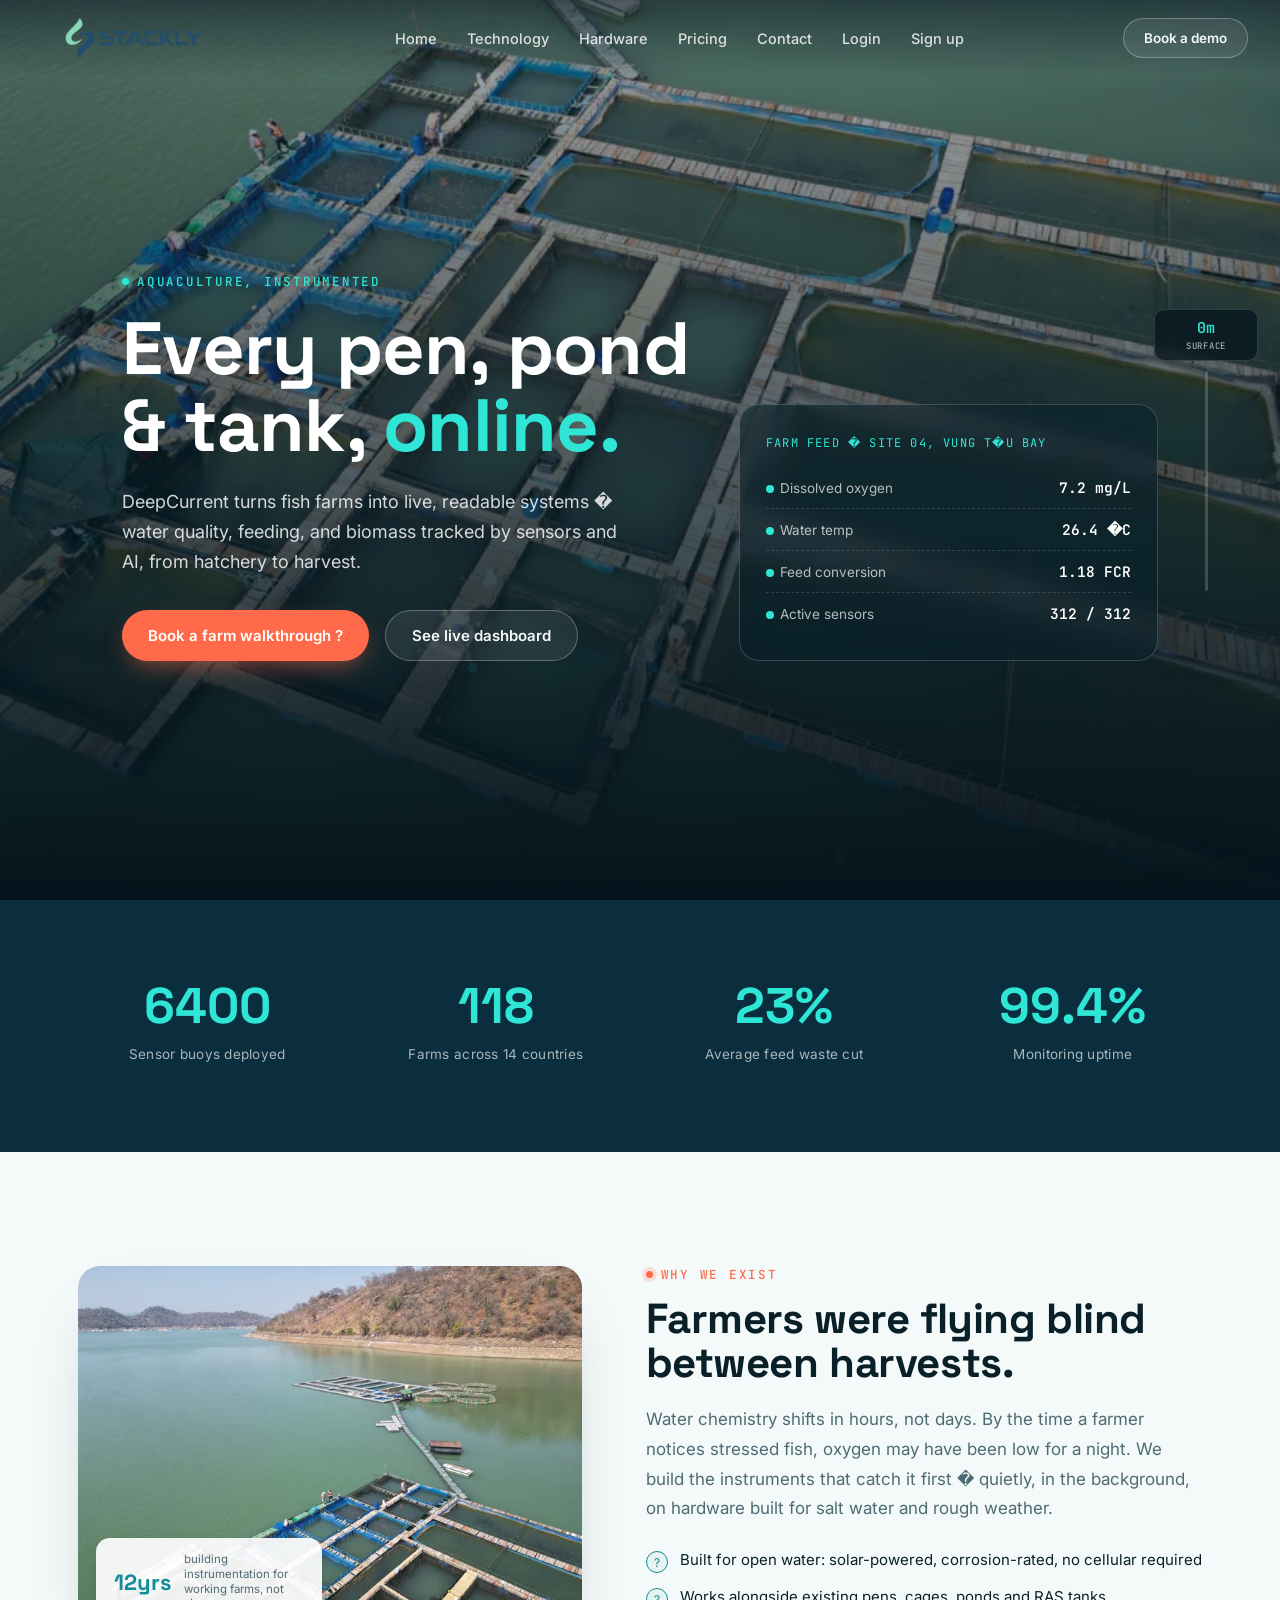
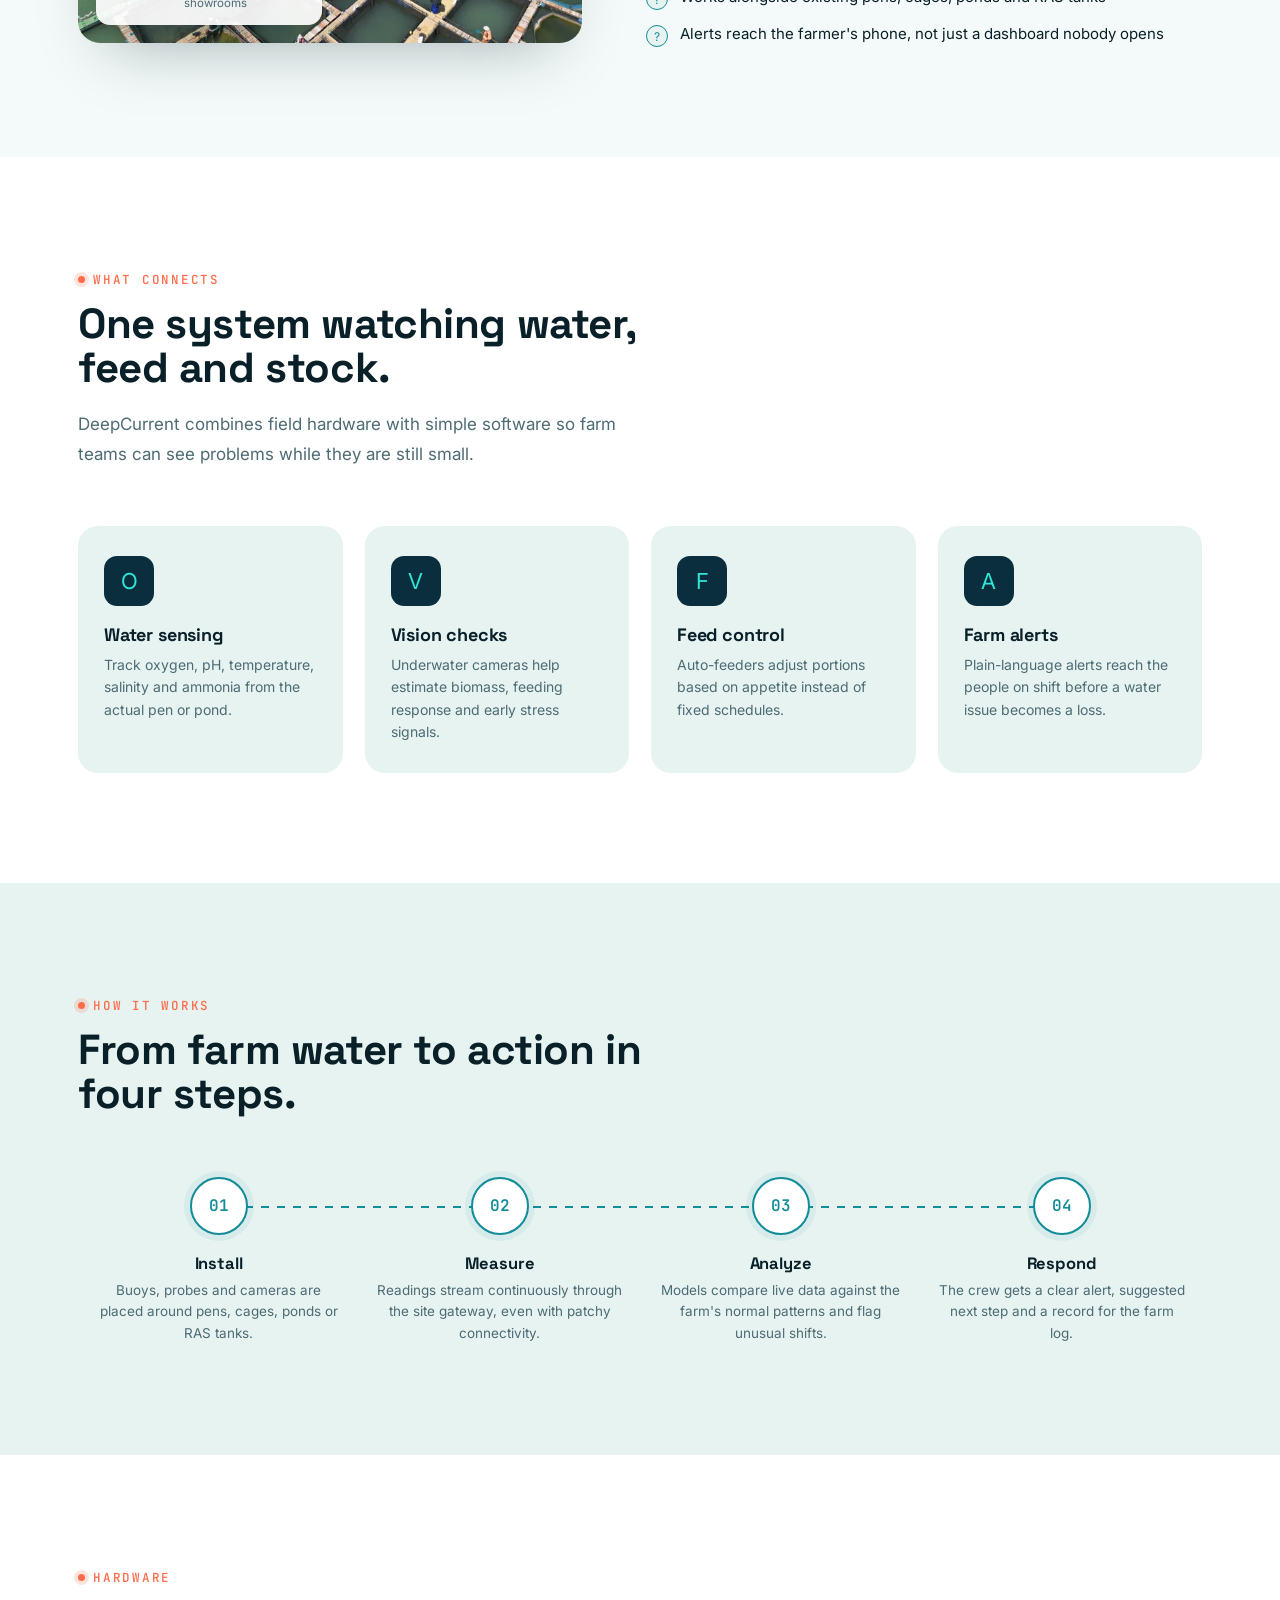
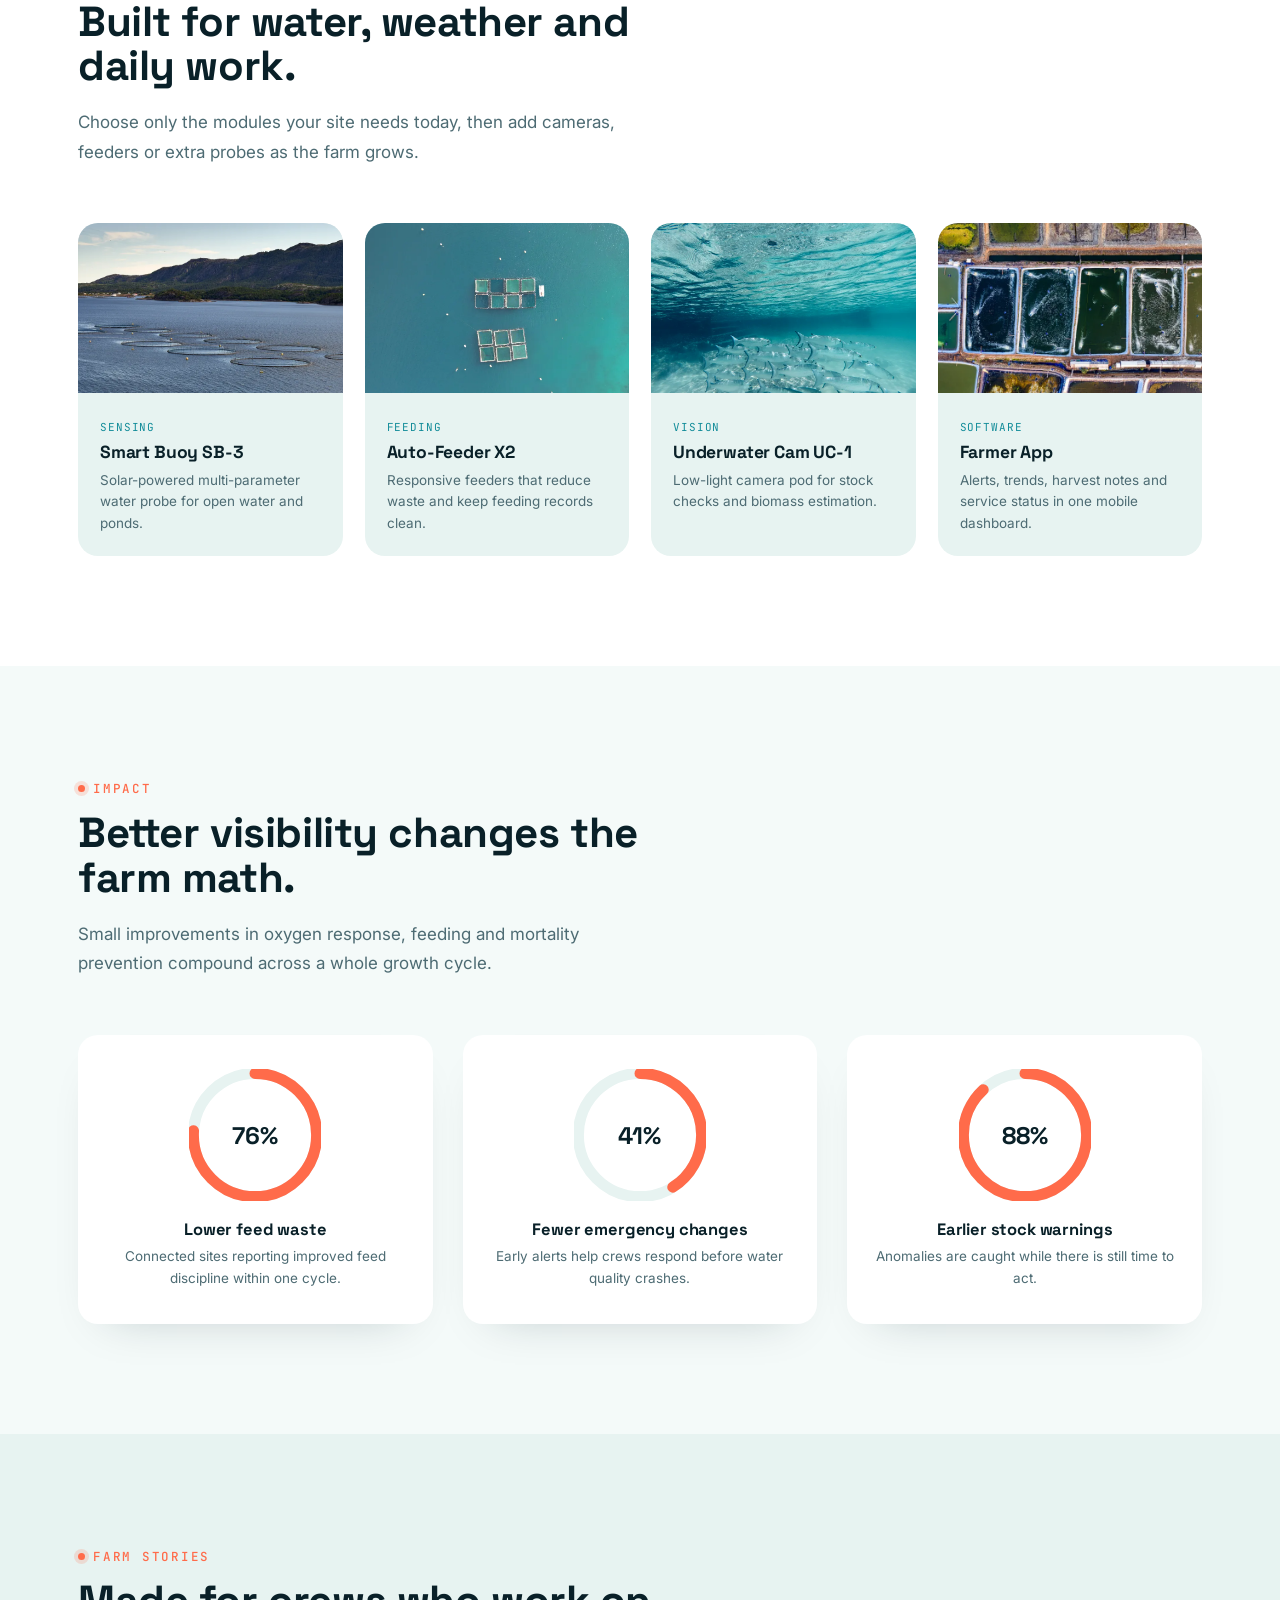
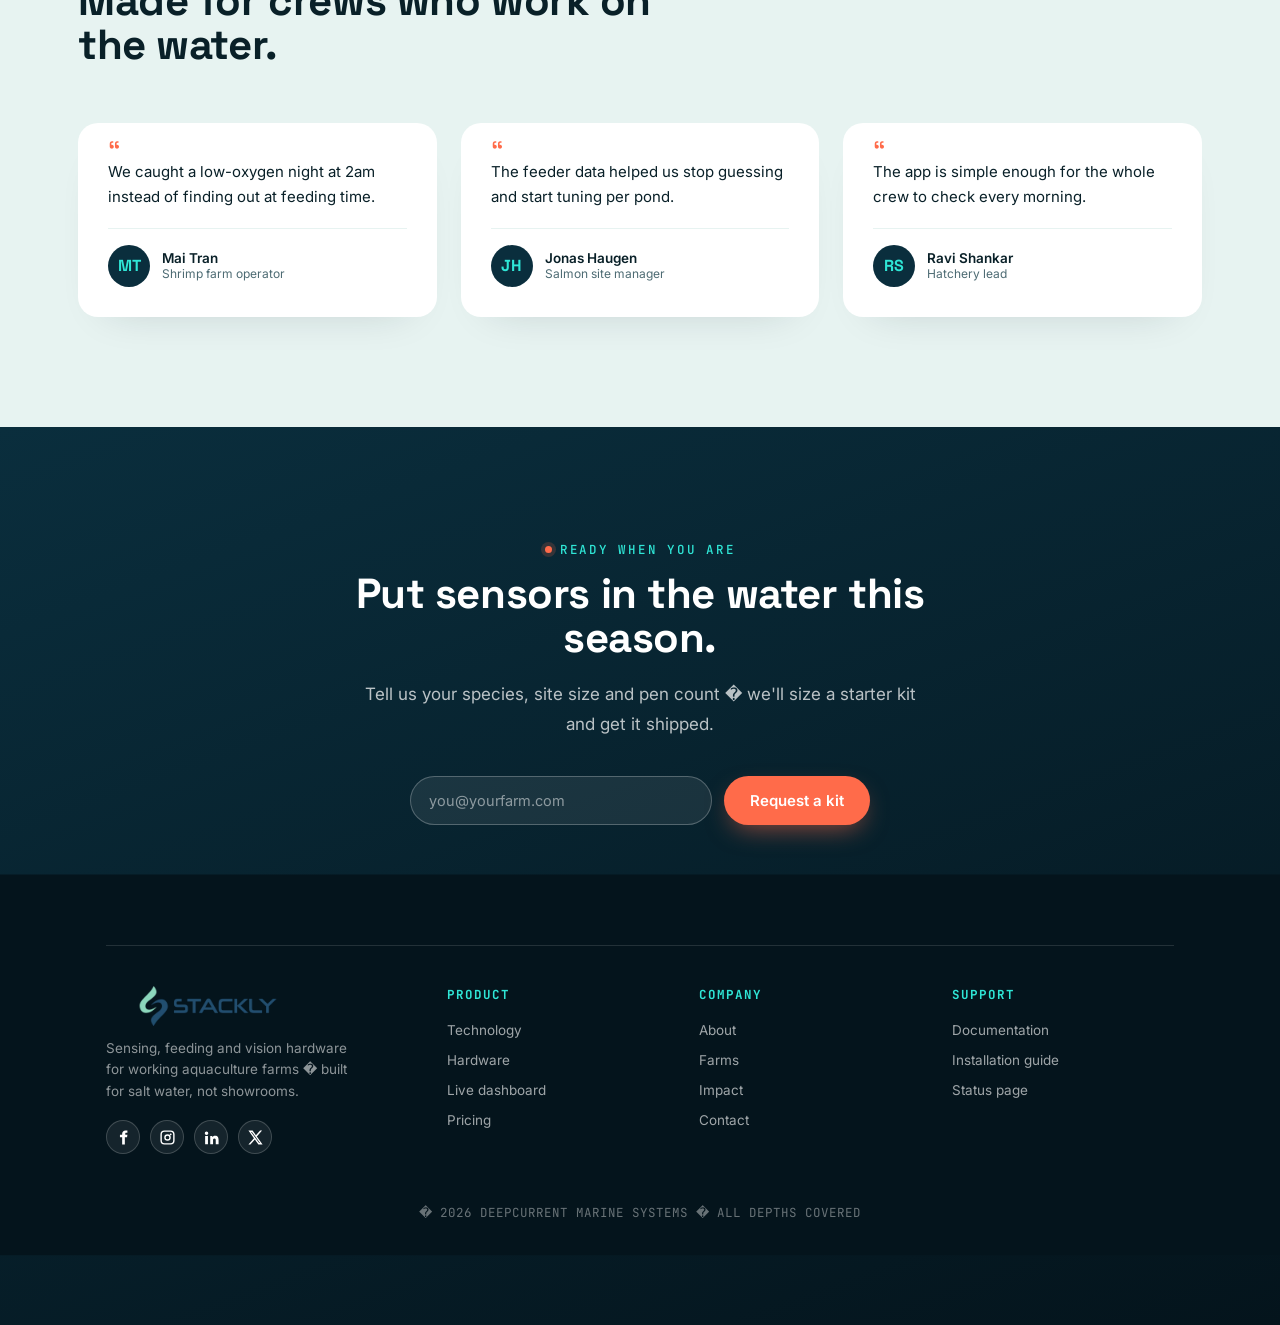
==== index.html @ bd5d9c9e "initial commit" ====
<!DOCTYPE html>
<html lang="en">
<head>
<meta charset="UTF-8">
<meta name="viewport" content="width=device-width, initial-scale=1.0">
<title>DeepCurrent � Instrumented Aquaculture</title>
<link rel="preconnect" href="https://fonts.googleapis.com">
<link href="https://fonts.googleapis.com/css2?family=Space+Grotesk:wght@500;600;700&family=Inter:wght@400;500;600;700&family=JetBrains+Mono:wght@400;500;600&display=swap" rel="stylesheet">
<link rel="stylesheet" href="styles.css">
</head>
<body class="page-home">
<div id="depth-gauge">
  <div class="dg-readout"><span class="m" id="dg-meters">0m</span><span class="z" id="dg-zone">Surface</span></div>
  <div class="dg-track"><div class="dg-fill" id="dg-fill"></div></div>
</div>
<header id="site-header">
  <button class="site-menu-btn" type="button" aria-label="Toggle menu" aria-expanded="false"><span></span><span></span><span></span></button>
  <div class="logo"><img src="assets/image/pic1.webp" alt="Logo"></div>
  <nav>
    <ul>
      <li><a href="index.html">Home</a></li>
      <li><a href="technology.html">Technology</a></li>
      <li><a href="products.html">Hardware</a></li>
      <li><a href="pricing.html">Pricing</a></li>
      <li><a href="contact.html">Contact</a></li>
      <li><a href="login.html">Login</a></li>
      <li><a href="signup.html">Sign up</a></li>
    </ul>
  </nav>
  <a href="contact.html" class="btn btn-ghost" style="padding:11px 20px;font-size:13.5px;">Book a demo</a>
</header>
<section id="hero">
  <div class="bubbles" id="bubbles-hero"></div>
  <div class="wrap hero-grid">
    <div>
      <span class="eyebrow hero-eyebrow">Aquaculture, instrumented</span>
      <h1 class="hero-title">Every pen, pond<br> & tank, <em>online.</em></h1>
      <p class="hero-sub">DeepCurrent turns fish farms into live, readable systems � water quality, feeding, and biomass tracked by sensors and AI, from hatchery to harvest.</p>
      <div class="hero-cta">
        <a href="contact.html" class="btn btn-primary">Book a farm walkthrough ?</a>
        <a href="technology.html" class="btn btn-ghost">See live dashboard</a>
      </div>
    </div>
    <div class="hero-card">
      <span class="mono">Farm feed � Site 04, Vung T�u bay</span>
      <div style="margin-top:16px;">
        <div class="live-row"><span class="lbl"><span class="pulse-dot"></span>Dissolved oxygen</span><span class="val">7.2 mg/L</span></div>
        <div class="live-row"><span class="lbl"><span class="pulse-dot"></span>Water temp</span><span class="val">26.4 �C</span></div>
        <div class="live-row"><span class="lbl"><span class="pulse-dot"></span>Feed conversion</span><span class="val">1.18 FCR</span></div>
        <div class="live-row"><span class="lbl"><span class="pulse-dot"></span>Active sensors</span><span class="val">312 / 312</span></div>
      </div>
    </div>
  </div>
</section>
<section id="stats">
  <div class="wrap stats-grid">
    <div class="reveal r1"><div class="stat-num" data-count="6400">0</div><div class="stat-lbl">Sensor buoys deployed</div></div>
    <div class="reveal r2"><div class="stat-num" data-count="118">0</div><div class="stat-lbl">Farms across 14 countries</div></div>
    <div class="reveal r3"><div class="stat-num" data-count="23" data-suffix="%">0%</div><div class="stat-lbl">Average feed waste cut</div></div>
    <div class="reveal r4"><div class="stat-num" data-count="99.4" data-decimal="1" data-suffix="%">0%</div><div class="stat-lbl">Monitoring uptime</div></div>
  </div>
</section>
<section id="about">
  <div class="wrap about-grid">
    <div class="about-media reveal">
      <img src="assets/image/about-farm.webp" alt="Traditional fish farm on a calm lake">
      <div class="badge-float"><span class="n">12yrs</span><span class="t">building instrumentation for working farms, not showrooms</span></div>
    </div>
    <div class="reveal r2">
      <span class="eyebrow section-tag">Why we exist</span>
      <h2>Farmers were flying blind between harvests.</h2>
      <p class="lead">Water chemistry shifts in hours, not days. By the time a farmer notices stressed fish, oxygen may have been low for a night. We build the instruments that catch it first � quietly, in the background, on hardware built for salt water and rough weather.</p>
      <div class="check-list">
        <div class="check-item"><span class="ico">?</span>Built for open water: solar-powered, corrosion-rated, no cellular required</div>
        <div class="check-item"><span class="ico">?</span>Works alongside existing pens, cages, ponds and RAS tanks</div>
        <div class="check-item"><span class="ico">?</span>Alerts reach the farmer's phone, not just a dashboard nobody opens</div>
      </div>
    </div>
  </div>
</section>
<section id="tech">
  <div class="wrap">
    <div class="tech-head reveal">
      <span class="eyebrow section-tag">What connects</span>
      <h2>One system watching water, feed and stock.</h2>
      <p class="lead">DeepCurrent combines field hardware with simple software so farm teams can see problems while they are still small.</p>
    </div>
    <div class="tech-grid">
      <div class="tech-card reveal r1"><div class="tech-ico">O</div><h4>Water sensing</h4><p class="tech-lbl">Track oxygen, pH, temperature, salinity and ammonia from the actual pen or pond.</p></div>
      <div class="tech-card reveal r2"><div class="tech-ico">V</div><h4>Vision checks</h4><p class="tech-lbl">Underwater cameras help estimate biomass, feeding response and early stress signals.</p></div>
      <div class="tech-card reveal r3"><div class="tech-ico">F</div><h4>Feed control</h4><p class="tech-lbl">Auto-feeders adjust portions based on appetite instead of fixed schedules.</p></div>
      <div class="tech-card reveal r4"><div class="tech-ico">A</div><h4>Farm alerts</h4><p class="tech-lbl">Plain-language alerts reach the people on shift before a water issue becomes a loss.</p></div>
    </div>
  </div>
</section>
<section id="flow">
  <div class="wrap">
    <div class="tech-head reveal">
      <span class="eyebrow section-tag">How it works</span>
      <h2>From farm water to action in four steps.</h2>
    </div>
    <div class="flow-row">
      <div class="flow-line"></div>
      <div class="flow-step reveal r1"><div class="flow-node">01</div><h4>Install</h4><p>Buoys, probes and cameras are placed around pens, cages, ponds or RAS tanks.</p></div>
      <div class="flow-step reveal r2"><div class="flow-node">02</div><h4>Measure</h4><p>Readings stream continuously through the site gateway, even with patchy connectivity.</p></div>
      <div class="flow-step reveal r3"><div class="flow-node">03</div><h4>Analyze</h4><p>Models compare live data against the farm's normal patterns and flag unusual shifts.</p></div>
      <div class="flow-step reveal r4"><div class="flow-node">04</div><h4>Respond</h4><p>The crew gets a clear alert, suggested next step and a record for the farm log.</p></div>
    </div>
  </div>
</section>
<section id="products">
  <div class="wrap">
    <div class="tech-head reveal">
      <span class="eyebrow section-tag">Hardware</span>
      <h2>Built for water, weather and daily work.</h2>
      <p class="lead">Choose only the modules your site needs today, then add cameras, feeders or extra probes as the farm grows.</p>
    </div>
    <div class="prod-grid">
      <div class="prod-card reveal r1">
        <div class="prod-media"><img src="assets/image/hero-products.webp" alt="Marine fish farm pens"></div>
        <div class="prod-body"><span class="tag">Sensing</span><h4>Smart Buoy SB-3</h4><p>Solar-powered multi-parameter water probe for open water and ponds.</p></div>
      </div>
      <div class="prod-card reveal r2">
        <div class="prod-media"><img src="assets/image/hero-login.webp" alt="Aquaculture pens in blue water"></div>
        <div class="prod-body"><span class="tag">Feeding</span><h4>Auto-Feeder X2</h4><p>Responsive feeders that reduce waste and keep feeding records clean.</p></div>
      </div>
      <div class="prod-card reveal r3">
        <div class="prod-media"><img src="assets/image/hero-technology.webp" alt="Fish underwater"></div>
        <div class="prod-body"><span class="tag">Vision</span><h4>Underwater Cam UC-1</h4><p>Low-light camera pod for stock checks and biomass estimation.</p></div>
      </div>
      <div class="prod-card reveal r4">
        <div class="prod-media"><img src="assets/image/hero-contact.webp" alt="Fish ponds from above"></div>
        <div class="prod-body"><span class="tag">Software</span><h4>Farmer App</h4><p>Alerts, trends, harvest notes and service status in one mobile dashboard.</p></div>
      </div>
    </div>
  </div>
</section>
<section id="impact">
  <div class="wrap">
    <div class="tech-head reveal">
      <span class="eyebrow section-tag">Impact</span>
      <h2>Better visibility changes the farm math.</h2>
      <p class="lead">Small improvements in oxygen response, feeding and mortality prevention compound across a whole growth cycle.</p>
    </div>
    <div class="impact-grid">
      <div class="impact-card reveal r1">
        <div class="ring-wrap"><svg viewBox="0 0 120 120"><circle class="ring-track" cx="60" cy="60" r="56"/><circle class="ring-fill" data-pct="76" cx="60" cy="60" r="56"/></svg><div class="ring-text">76%</div></div>
        <h4>Lower feed waste</h4><p>Connected sites reporting improved feed discipline within one cycle.</p>
      </div>
      <div class="impact-card reveal r2">
        <div class="ring-wrap"><svg viewBox="0 0 120 120"><circle class="ring-track" cx="60" cy="60" r="56"/><circle class="ring-fill" data-pct="41" cx="60" cy="60" r="56"/></svg><div class="ring-text">41%</div></div>
        <h4>Fewer emergency changes</h4><p>Early alerts help crews respond before water quality crashes.</p>
      </div>
      <div class="impact-card reveal r3">
        <div class="ring-wrap"><svg viewBox="0 0 120 120"><circle class="ring-track" cx="60" cy="60" r="56"/><circle class="ring-fill" data-pct="88" cx="60" cy="60" r="56"/></svg><div class="ring-text">88%</div></div>
        <h4>Earlier stock warnings</h4><p>Anomalies are caught while there is still time to act.</p>
      </div>
    </div>
  </div>
</section>
<section id="cases">
  <div class="wrap">
    <div class="tech-head reveal">
      <span class="eyebrow section-tag">Farm stories</span>
      <h2>Made for crews who work on the water.</h2>
    </div>
    <div class="case-grid">
      <div class="case-card reveal r1">
        <p class="case-quote">We caught a low-oxygen night at 2am instead of finding out at feeding time.</p>
        <div class="case-foot"><div class="case-avatar">MT</div><div><div class="case-name">Mai Tran</div><div class="case-role">Shrimp farm operator</div></div></div>
      </div>
      <div class="case-card reveal r2">
        <p class="case-quote">The feeder data helped us stop guessing and start tuning per pond.</p>
        <div class="case-foot"><div class="case-avatar">JH</div><div><div class="case-name">Jonas Haugen</div><div class="case-role">Salmon site manager</div></div></div>
      </div>
      <div class="case-card reveal r3">
        <p class="case-quote">The app is simple enough for the whole crew to check every morning.</p>
        <div class="case-foot"><div class="case-avatar">RS</div><div><div class="case-name">Ravi Shankar</div><div class="case-role">Hatchery lead</div></div></div>
      </div>
    </div>
  </div>
</section>
<section id="cta">
  <div class="bubbles" id="bubbles-cta"></div>
  <div class="wrap">
    <span class="eyebrow" style="color:var(--aqua);">Ready when you are</span>
    <h2>Put sensors in the water this season.</h2>
    <p class="lead">Tell us your species, site size and pen count � we'll size a starter kit and get it shipped.</p>
    <form class="cta-form" onsubmit="event.preventDefault(); this.querySelector('button').textContent='Request received ?';">
      <input type="email" placeholder="you@yourfarm.com" required>
      <button type="submit" class="btn btn-primary">Request a kit</button>
    </form>
    <div class="wrap">
      <footer>
        <div class="footer-brand">
          <div class="logo"><img src="assets/image/pic1.webp" alt="Logo"></div>
          <p>Sensing, feeding and vision hardware for working aquaculture farms � built for salt water, not showrooms.</p>
          <div class="social-links">
            <a href="404.html" aria-label="Facebook"><span class="social-icon social-facebook" aria-hidden="true"></span></a>
            <a href="404.html" aria-label="Instagram"><span class="social-icon social-instagram" aria-hidden="true"></span></a>
            <a href="404.html" aria-label="LinkedIn"><span class="social-icon social-linkedin" aria-hidden="true"></span></a>
            <a href="404.html" aria-label="X"><span class="social-icon social-x" aria-hidden="true"></span></a>
          </div>
        </div>
        <div><h5>Product</h5><ul><li><a href="technology.html">Technology</a></li><li><a href="products.html">Hardware</a></li><li><a href="technology.html">Live dashboard</a></li><li><a href="pricing.html">Pricing</a></li></ul></div>
        <div><h5>Company</h5><ul><li><a href="index.html">About</a></li><li><a href="pricing.html">Farms</a></li><li><a href="pricing.html">Impact</a></li><li><a href="contact.html">Contact</a></li></ul></div>
        <div><h5>Support</h5><ul><li><a href="#">Documentation</a></li><li><a href="#">Installation guide</a></li><li><a href="#">Status page</a></li></ul></div>
      </footer>
      <div class="foot-bottom mono">� 2026 DEEPCURRENT MARINE SYSTEMS � ALL DEPTHS COVERED</div>
    </div>
  </div>
</section>
<script src="scripts.js" defer></script>
</body>
</html>
---- styles.css ----
:root{
  --abyss:#04141c;
  --navy:#0a2e3d;
  --navy2:#0e3e52;
  --teal:#128c99;
  --aqua:#2fe6d6;
  --coral:#ff6b4a;
  --coral-deep:#e8552f;
  --foam:#f4faf9;
  --foam2:#e7f3f1;
  --ink:#092028;
  --slate:#4d6b73;
}
*{margin:0;padding:0;box-sizing:border-box;}
html{scroll-behavior:smooth;}
body{
  font-family:'Inter',sans-serif;
  background:var(--foam);
  color:var(--ink);
  overflow-x:hidden;
  -webkit-font-smoothing:antialiased;
  --hero-image:url('assets/image/hero-home.webp');
}
body.page-technology{--hero-image:url('assets/image/hero-technology.webp');}
body.page-products{--hero-image:url('assets/image/hero-products.webp');}
body.page-pricing{--hero-image:url('assets/image/hero-pricing.webp');}
body.page-contact{--hero-image:url('assets/image/hero-contact.webp');}
body.page-login{--hero-image:url('assets/image/hero-login.webp');}
body.page-signup{--hero-image:url('assets/image/hero-signup.webp');}
body.page-404{--hero-image:url('assets/image/hero-404.webp');}
body.page-dashboard{--hero-image:url('assets/image/hero-login.webp');}
img{max-width:100%;display:block;}
a{color:inherit;}
h1,h2,h3,h4{font-family:'Space Grotesk',sans-serif;line-height:1.05;letter-spacing:-0.01em;}
.mono{font-family:'JetBrains Mono',monospace;}
.wrap{max-width:1180px;margin:0 auto;padding:0 28px;}
section{position:relative;overflow:hidden;}
.eyebrow{
  font-family:'JetBrains Mono',monospace;
  font-size:12.5px;letter-spacing:.14em;text-transform:uppercase;
  display:inline-flex;align-items:center;gap:8px;font-weight:500;
}
.eyebrow::before{content:"";width:7px;height:7px;border-radius:50%;background:var(--coral);box-shadow:0 0 0 4px rgba(255,107,74,.18);}
.btn{
  display:inline-flex;align-items:center;gap:10px;
  padding:15px 26px;border-radius:100px;font-weight:600;font-size:15px;
  border:none;cursor:pointer;text-decoration:none;transition:transform .25s ease, box-shadow .25s ease;
  font-family:'Inter',sans-serif;
}
.btn:hover{transform:translateY(-2px);}
.btn-primary{background:var(--coral);color:#fff;box-shadow:0 10px 26px -8px rgba(255,107,74,.6);}
.btn-primary:hover{box-shadow:0 14px 30px -8px rgba(255,107,74,.75);}
.btn-ghost{background:rgba(255,255,255,.08);color:var(--foam);border:1px solid rgba(255,255,255,.28);}
.btn-dark{background:var(--navy);color:#fff;}
#depth-gauge{
  position:fixed;right:22px;top:50%;transform:translateY(-50%);
  z-index:500;display:flex;flex-direction:column;align-items:center;gap:10px;
  font-family:'JetBrains Mono',monospace;color:var(--foam);
  mix-blend-mode:normal;
}
.dg-track{
  width:3px;height:220px;border-radius:3px;background:rgba(255,255,255,.18);position:relative;overflow:hidden;
}
.dg-fill{
  position:absolute;top:0;left:0;width:100%;height:0%;
  background:linear-gradient(180deg,var(--aqua),var(--coral));
  border-radius:3px;transition:height .1s linear;
}
.dg-readout{
  background:rgba(4,20,28,.72);backdrop-filter:blur(6px);
  border:1px solid rgba(255,255,255,.15);
  padding:8px 12px;border-radius:10px;text-align:center;min-width:104px;
}
.dg-readout .m{font-size:15px;font-weight:600;color:var(--aqua);display:block;}
.dg-readout .z{font-size:9px;letter-spacing:.08em;color:var(--foam);opacity:.75;display:block;margin-top:2px;text-transform:uppercase;}
@media (max-width:860px){
  #depth-gauge{
    display:none;
  }
  .dg-track{width:120px;height:3px;}
  .dg-fill{height:100%;width:0%;background:linear-gradient(90deg,var(--aqua),var(--coral));transition:width .1s linear;}
  .dg-readout{min-width:auto;padding:4px 10px;display:flex;gap:6px;align-items:baseline;}
  .dg-readout .z{margin-top:0;}
}
.bubbles{position:absolute;inset:0;pointer-events:none;overflow:hidden;z-index:1;}
.bubble{
  position:absolute;bottom:-40px;border-radius:50%;
  background:radial-gradient(circle at 30% 30%, rgba(255,255,255,.55), rgba(255,255,255,.05));
  animation:rise linear infinite;
}
@keyframes rise{
  0%{transform:translateY(0) translateX(0);opacity:0;}
  10%{opacity:.7;}
  90%{opacity:.5;}
  100%{transform:translateY(-115vh) translateX(var(--drift,20px));opacity:0;}
}
.wave-div{display:block;width:100%;position:relative;line-height:0;margin-top:-1px;}
.wave-div svg{width:100%;height:auto;display:block;}
header{
  position:fixed;top:0;left:0;right:0;z-index:400;
  display:flex;align-items:center;justify-content:space-between;
  padding:18px 32px;background:linear-gradient(180deg, rgba(4,20,28,.55), transparent);
  transition:background .3s ease, padding .3s ease, backdrop-filter .3s ease;
}
header.scrolled{background:rgba(4,20,28,.86);backdrop-filter:blur(10px);padding:12px 32px;border-bottom:1px solid rgba(255,255,255,.08);}
  .logo{display:flex;align-items:center;gap:10px;}
  .logo img{height:40px;width:auto;display:block;}
.site-menu-btn{display:none;}
nav ul{list-style:none;display:flex;gap:30px;}
nav a{color:rgba(255,255,255,.82);text-decoration:none;font-size:14.5px;font-weight:500;transition:color .2s;}
nav a:hover{color:var(--aqua);}
@media (max-width:900px){ nav{display:none;} }
#hero{
  min-height:100vh;display:flex;align-items:center;
  background:
    linear-gradient(180deg, rgba(4,20,28,.35) 0%, rgba(5,26,36,.72) 55%, var(--abyss) 100%),
    var(--hero-image) center/cover no-repeat;
  color:#fff;padding:120px 0 90px;
}
.hero-grid{display:grid;grid-template-columns:1.15fr .85fr;gap:50px;align-items:end;position:relative;z-index:2;}
.hero-eyebrow{color:var(--aqua);}
.hero-eyebrow::before{background:var(--aqua);box-shadow:0 0 0 4px rgba(47,230,214,.2);}
h1.hero-title{
  font-size:clamp(40px,6vw,74px);font-weight:700;margin:20px 0 22px;
  color:#fff;
}
h1.hero-title em{font-style:normal;color:var(--aqua);}
.hero-sub{font-size:18px;line-height:1.65;color:rgba(255,255,255,.82);max-width:520px;margin-bottom:34px;}
.hero-cta{display:flex;gap:16px;flex-wrap:wrap;}
.hero-card{
  background:rgba(9,32,42,.55);border:1px solid rgba(255,255,255,.18);
  backdrop-filter:blur(10px);border-radius:20px;padding:26px;
}
.hero-card .mono{color:var(--aqua);font-size:12px;letter-spacing:.1em;text-transform:uppercase;}
.live-row{display:flex;justify-content:space-between;align-items:center;padding:11px 0;border-bottom:1px dashed rgba(255,255,255,.14);}
.live-row:last-child{border-bottom:none;}
.live-row .lbl{font-size:13.5px;color:rgba(255,255,255,.7);}
.live-row .val{font-family:'JetBrains Mono',monospace;font-weight:600;color:#fff;font-size:14.5px;}
.pulse-dot{width:8px;height:8px;border-radius:50%;background:var(--aqua);display:inline-block;margin-right:6px;animation:pulse 1.8s ease-in-out infinite;}
@keyframes pulse{0%,100%{box-shadow:0 0 0 0 rgba(47,230,214,.55);}50%{box-shadow:0 0 0 7px rgba(47,230,214,0);}}
@media (max-width:860px){ .hero-grid{grid-template-columns:1fr;} #hero{padding-top:100px;} }
#stats{background:var(--navy);padding:74px 0 90px;color:#fff;}
.stats-grid{display:grid;grid-template-columns:repeat(4,1fr);gap:30px;text-align:center;}
.stat-num{font-family:'Space Grotesk',sans-serif;font-size:clamp(32px,4vw,50px);font-weight:700;color:var(--aqua);}
.stat-lbl{font-size:13.5px;color:rgba(255,255,255,.65);margin-top:8px;letter-spacing:.02em;}
@media (max-width:760px){ .stats-grid{grid-template-columns:repeat(2,1fr);row-gap:40px;} }
#about{background:var(--foam);padding:110px 0;}
.about-grid{display:grid;grid-template-columns:.95fr 1.05fr;gap:64px;align-items:center;}
.about-media{position:relative;border-radius:22px;overflow:hidden;box-shadow:0 30px 60px -30px rgba(9,32,42,.35);}
.about-media img{transition:transform .6s ease;}
.about-media:hover img{transform:scale(1.06);}
.badge-float{
  position:absolute;bottom:18px;left:18px;background:rgba(255,255,255,.92);
  border-radius:14px;padding:14px 18px;box-shadow:0 12px 30px -12px rgba(9,32,42,.4);
  display:flex;gap:12px;align-items:center;
}
.badge-float .n{font-family:'Space Grotesk',sans-serif;font-weight:700;font-size:22px;color:var(--teal);}
.badge-float .t{font-size:11.5px;color:var(--slate);line-height:1.3;max-width:120px;}
.section-tag{color:var(--coral);}
h2{font-size:clamp(28px,3.6vw,42px);font-weight:700;color:var(--ink);margin:14px 0 20px;}
.lead{font-size:17px;line-height:1.75;color:var(--slate);max-width:560px;}
.check-list{margin-top:26px;display:flex;flex-direction:column;gap:14px;}
.check-item{display:flex;gap:12px;align-items:flex-start;font-size:15px;color:var(--ink);}
.check-item .ico{flex:none;width:22px;height:22px;border-radius:50%;background:var(--foam2);border:1.5px solid var(--teal);color:var(--teal);display:flex;align-items:center;justify-content:center;font-size:12px;margin-top:1px;}
@media (max-width:860px){ .about-grid{grid-template-columns:1fr;} }
#tech{background:#fff;padding:110px 0;}
.tech-head{max-width:640px;margin-bottom:56px;}
.tech-grid{display:grid;grid-template-columns:repeat(4,1fr);gap:22px;}
.tech-card{
  background:var(--foam2);border-radius:20px;padding:30px 26px;position:relative;overflow:hidden;
  transition:transform .35s ease, box-shadow .35s ease, background .35s ease;
}
.tech-card::after{
  content:"";position:absolute;width:140px;height:140px;border-radius:50%;
  background:radial-gradient(circle, rgba(47,230,214,.35), transparent 70%);
  right:-60px;top:-60px;opacity:0;transition:opacity .4s ease, transform .5s ease;
}
.tech-card:hover{transform:translateY(-8px);box-shadow:0 22px 40px -20px rgba(9,32,42,.25);background:var(--navy);color:#fff;}
.tech-card:hover::after{opacity:1;transform:scale(1.3);}
.tech-card:hover .tech-lbl{color:rgba(255,255,255,.65);}
.tech-ico{
  width:50px;height:50px;border-radius:13px;background:var(--navy);color:var(--aqua);
  display:flex;align-items:center;justify-content:center;margin-bottom:20px;font-size:22px;position:relative;z-index:2;
  transition:background .35s ease;
}
.tech-card:hover .tech-ico{background:var(--aqua);color:var(--navy);}
.tech-card h4{font-size:18px;margin-bottom:9px;position:relative;z-index:2;}
.tech-lbl{font-size:14px;line-height:1.6;color:var(--slate);position:relative;z-index:2;transition:color .35s ease;}
@media (max-width:960px){ .tech-grid{grid-template-columns:repeat(2,1fr);} }
@media (max-width:560px){ .tech-grid{grid-template-columns:1fr;} }
#flow{background:var(--foam2);padding:110px 0;}
.flow-row{display:grid;grid-template-columns:repeat(4,1fr);gap:0;position:relative;margin-top:60px;}
.flow-line{position:absolute;top:29px;left:12%;right:12%;height:2px;background:repeating-linear-gradient(90deg,var(--teal) 0 8px, transparent 8px 16px);z-index:1;}
.flow-step{position:relative;z-index:2;text-align:center;padding:0 16px;}
.flow-node{
  width:58px;height:58px;border-radius:50%;background:#fff;border:2px solid var(--teal);color:var(--teal);
  display:flex;align-items:center;justify-content:center;margin:0 auto 20px;font-family:'JetBrains Mono',monospace;font-weight:600;
  box-shadow:0 0 0 6px rgba(18,140,153,.08);
}
.flow-step h4{font-size:16.5px;margin-bottom:8px;}
.flow-step p{font-size:13.5px;color:var(--slate);line-height:1.6;}
@media (max-width:860px){
  .flow-row{grid-template-columns:1fr;gap:36px;}
  .flow-line{display:none;}
}
#dashboard{background:var(--abyss);padding:110px 0 130px;color:#fff;}
.dash-head{max-width:600px;margin-bottom:50px;}
.dash-head .eyebrow{color:var(--aqua);}
.dash-head .eyebrow::before{background:var(--aqua);}
.dash-panel{
  background:linear-gradient(160deg, rgba(255,255,255,.05), rgba(255,255,255,.015));
  border:1px solid rgba(255,255,255,.12);border-radius:26px;padding:38px;
}
.dash-grid{display:grid;grid-template-columns:repeat(4,1fr);gap:26px;}
.gauge-card{text-align:center;}
.gauge-card svg{width:130px;height:130px;}
.gauge-track{fill:none;stroke:rgba(255,255,255,.1);stroke-width:9;}
.gauge-fill{fill:none;stroke:var(--aqua);stroke-width:9;stroke-linecap:round;stroke-dasharray:326;stroke-dashoffset:326;transition:stroke-dashoffset 1.6s cubic-bezier(.2,.8,.2,1);}
.gauge-val{font-family:'JetBrains Mono',monospace;font-size:20px;font-weight:600;fill:#fff;}
.gauge-name{margin-top:14px;font-size:14px;font-weight:600;}
.gauge-range{font-family:'JetBrains Mono',monospace;font-size:11.5px;color:rgba(255,255,255,.5);margin-top:4px;}
.dash-foot{display:flex;justify-content:space-between;align-items:center;margin-top:34px;padding-top:26px;border-top:1px solid rgba(255,255,255,.1);flex-wrap:wrap;gap:16px;}
.dash-foot .mono{font-size:12.5px;color:rgba(255,255,255,.55);}
@media (max-width:860px){ .dash-grid{grid-template-columns:repeat(2,1fr);row-gap:34px;} .dash-panel{padding:26px;} }
#products{background:#fff;padding:110px 0;}
.prod-grid{display:grid;grid-template-columns:repeat(4,1fr);gap:22px;margin-top:54px;}
.prod-card{border-radius:20px;overflow:hidden;background:var(--foam2);transition:transform .35s ease, box-shadow .35s ease;}
.prod-card:hover{transform:translateY(-8px);box-shadow:0 24px 44px -22px rgba(9,32,42,.3);}
.prod-media{height:170px;overflow:hidden;position:relative;}
.prod-media img{width:100%;height:100%;object-fit:cover;transition:transform .6s ease;}
.prod-card:hover .prod-media img{transform:scale(1.08);}
.prod-body{padding:22px;}
.prod-body .tag{font-family:'JetBrains Mono',monospace;font-size:11px;letter-spacing:.08em;text-transform:uppercase;color:var(--teal);}
.prod-body h4{font-size:17.5px;margin:8px 0 8px;}
.prod-body p{font-size:13.5px;color:var(--slate);line-height:1.6;}
@media (max-width:960px){ .prod-grid{grid-template-columns:repeat(2,1fr);} }
@media (max-width:560px){ .prod-grid{grid-template-columns:1fr;} }
#species{background:var(--navy);padding:110px 0;color:#fff;position:relative;}
.species-head{max-width:600px;margin-bottom:50px;}
.species-grid{display:grid;grid-template-columns:repeat(3,1fr);gap:22px;}
.species-card{position:relative;border-radius:20px;overflow:hidden;height:340px;}
.species-card img{width:100%;height:100%;object-fit:cover;transition:transform .7s ease;}
.species-card:hover img{transform:scale(1.1);}
.species-overlay{
  position:absolute;inset:0;background:linear-gradient(180deg, transparent 40%, rgba(4,20,28,.92) 100%);
  display:flex;flex-direction:column;justify-content:flex-end;padding:22px;
}
.species-overlay .mono{font-size:11px;color:var(--aqua);letter-spacing:.08em;text-transform:uppercase;}
.species-overlay h4{font-size:20px;margin:6px 0 4px;}
.species-overlay p{font-size:13px;color:rgba(255,255,255,.72);}
@media (max-width:900px){ .species-grid{grid-template-columns:1fr;} .species-card{height:280px;} }
#hardware-detail,#contact-options{background:var(--foam2);padding:110px 0;}
#deployment,#support{background:#fff;padding:110px 0;}
.split-grid{display:grid;grid-template-columns:.9fr 1.1fr;gap:54px;align-items:start;}
.info-grid{display:grid;grid-template-columns:repeat(3,1fr);gap:24px;margin-top:48px;}
.info-card{background:#fff;border-radius:20px;padding:28px;box-shadow:0 18px 42px -30px rgba(9,32,42,.28);}
#deployment .info-card,#support .info-card{background:var(--foam2);box-shadow:none;}
.info-card .mono{font-size:11.5px;letter-spacing:.08em;text-transform:uppercase;color:var(--teal);margin-bottom:12px;display:block;}
.info-card h4{font-size:18px;margin-bottom:10px;}
.info-card p{font-size:14px;line-height:1.65;color:var(--slate);}
.spec-list{display:grid;gap:14px;}
.spec-row{display:flex;justify-content:space-between;gap:18px;padding:16px 0;border-bottom:1px solid rgba(9,32,42,.12);}
.spec-row span:first-child{font-weight:600;color:var(--ink);}
.spec-row span:last-child{font-family:'JetBrains Mono',monospace;font-size:13px;color:var(--teal);text-align:right;}
.contact-strip{display:grid;grid-template-columns:repeat(3,1fr);gap:18px;margin-top:46px;}
.contact-chip{background:var(--abyss);color:#fff;border-radius:20px;padding:28px;}
.contact-chip .mono{font-size:11px;letter-spacing:.08em;text-transform:uppercase;color:var(--aqua);display:block;margin-bottom:10px;}
.contact-chip strong{font-family:'Space Grotesk',sans-serif;font-size:19px;display:block;margin-bottom:8px;}
.contact-chip p{font-size:13.5px;line-height:1.6;color:rgba(255,255,255,.65);}
@media (max-width:900px){ .split-grid,.info-grid,.contact-strip{grid-template-columns:1fr;} }
#impact{background:var(--foam);padding:110px 0;}
.impact-grid{display:grid;grid-template-columns:repeat(3,1fr);gap:30px;margin-top:50px;}
.impact-card{background:#fff;border-radius:20px;padding:34px 28px;text-align:center;box-shadow:0 20px 45px -30px rgba(9,32,42,.25);}
.ring-wrap{position:relative;width:132px;height:132px;margin:0 auto 20px;}
.ring-wrap svg{width:100%;height:100%;transform:rotate(-90deg);}
.ring-track{fill:none;stroke:var(--foam2);stroke-width:10;}
.ring-fill{fill:none;stroke:var(--coral);stroke-width:10;stroke-linecap:round;stroke-dasharray:352;stroke-dashoffset:352;transition:stroke-dashoffset 1.8s cubic-bezier(.2,.8,.2,1);}
.ring-text{position:absolute;inset:0;display:flex;align-items:center;justify-content:center;font-family:'Space Grotesk',sans-serif;font-weight:700;font-size:24px;color:var(--ink);}
.impact-card h4{font-size:16.5px;margin-bottom:8px;}
.impact-card p{font-size:13.5px;color:var(--slate);line-height:1.6;}
@media (max-width:860px){ .impact-grid{grid-template-columns:1fr;max-width:360px;margin-left:auto;margin-right:auto;} }
#cases{background:var(--foam2);padding:110px 0;}
.case-grid{display:grid;grid-template-columns:repeat(3,1fr);gap:24px;margin-top:50px;}
.case-card{background:#fff;border-radius:20px;padding:30px;box-shadow:0 20px 45px -30px rgba(9,32,42,.2);display:flex;flex-direction:column;gap:18px;}
.case-quote{font-size:15px;line-height:1.7;color:var(--ink);}
.case-quote::before{content:"\201C";color:var(--coral);font-size:30px;font-family:'Space Grotesk',sans-serif;line-height:0;display:block;margin-bottom:6px;}
.case-foot{display:flex;align-items:center;gap:12px;margin-top:auto;padding-top:16px;border-top:1px solid var(--foam2);}
.case-avatar{width:42px;height:42px;border-radius:50%;background:var(--navy);color:var(--aqua);display:flex;align-items:center;justify-content:center;font-family:'Space Grotesk',sans-serif;font-weight:700;flex:none;}
.case-name{font-size:13.5px;font-weight:600;}
.case-role{font-size:12px;color:var(--slate);}
@media (max-width:900px){ .case-grid{grid-template-columns:1fr;} }
#pricing{background:#fff;padding:110px 0;}
.price-grid{display:grid;grid-template-columns:repeat(3,1fr);gap:24px;margin-top:54px;align-items:stretch;}
.price-card{border:1px solid var(--foam2);border-radius:22px;padding:34px 30px;display:flex;flex-direction:column;transition:transform .35s ease, box-shadow .35s ease;}
.price-card.featured{background:var(--navy);color:#fff;border-color:var(--navy);transform:scale(1.04);box-shadow:0 30px 60px -25px rgba(9,32,42,.4);}
.price-card:hover{transform:translateY(-6px);}
.price-card.featured:hover{transform:scale(1.04) translateY(-6px);}
.price-tag{font-family:'JetBrains Mono',monospace;font-size:11.5px;letter-spacing:.08em;text-transform:uppercase;color:var(--coral);}
.price-card.featured .price-tag{color:var(--aqua);}
.price-num{font-family:'Space Grotesk',sans-serif;font-size:38px;font-weight:700;margin:12px 0 4px;}
.price-unit{font-size:13px;color:var(--slate);margin-bottom:22px;}
.price-card.featured .price-unit{color:rgba(255,255,255,.6);}
.price-feats{list-style:none;display:flex;flex-direction:column;gap:12px;margin-bottom:28px;font-size:14px;flex:1;}
.price-feats li{display:flex;gap:10px;align-items:flex-start;}
.price-feats li::before{content:"✓";color:var(--teal);font-weight:700;}
.price-card.featured .price-feats li::before{color:var(--aqua);}
@media (max-width:900px){ .price-grid{grid-template-columns:1fr;max-width:420px;margin:50px auto 0;} .price-card.featured{transform:none;} }
#cta{
  background:linear-gradient(160deg, var(--navy), var(--abyss));
  padding:110px 0 70px;color:#fff;text-align:center;position:relative;
}
#cta h2{color:#fff;max-width:620px;margin-left:auto;margin-right:auto;}
#cta .lead{color:rgba(255,255,255,.72);margin:0 auto 36px;}
.cta-form{display:flex;gap:12px;justify-content:center;flex-wrap:wrap;max-width:460px;margin:0 auto 50px;}
.cta-form input{
  flex:1;min-width:210px;padding:15px 18px;border-radius:100px;border:1px solid rgba(255,255,255,.25);
  background:rgba(255,255,255,.08);color:#fff;font-size:14.5px;font-family:'Inter',sans-serif;
}
.cta-form input::placeholder{color:rgba(255,255,255,.5);}
.auth-link{width:100%;text-align:center;color:var(--aqua);font-size:13.5px;text-decoration:none;margin-top:2px;}
.auth-link:hover{color:#fff;}
.dashboard-shell{padding-top:110px;}
.dashboard-section{background:var(--abyss);padding:110px 0;color:#fff;}
.dashboard-header{gap:16px;flex-wrap:wrap;}
.page-dashboard{background:var(--abyss);height:100vh;overflow:hidden;}
.page-dashboard .dashboard-panel{display:none;height:100vh;overflow-y:auto;padding-bottom:48px;}
.page-dashboard .dashboard-panel.active{display:block;}
.page-dashboard #dashboard,.page-dashboard .dashboard-section{padding-left:260px;}
.page-dashboard .dashboard-panel > .wrap{max-width:none;padding-left:56px;padding-right:56px;}
.dashboard-menu-btn{
  width:42px;height:42px;border-radius:50%;border:1px solid rgba(255,255,255,.18);
  background:rgba(255,255,255,.08);display:inline-flex;flex-direction:column;
  align-items:center;justify-content:center;gap:4px;cursor:pointer;flex:none;
}
.page-dashboard .dashboard-menu-btn{display:none;}
.dashboard-menu-btn span{width:17px;height:2px;background:#fff;border-radius:2px;transition:transform .25s ease, opacity .25s ease;}
.dashboard-header.menu-open .dashboard-menu-btn span:nth-child(1){transform:translateY(6px) rotate(45deg);}
.dashboard-header.menu-open .dashboard-menu-btn span:nth-child(2){opacity:0;}
.dashboard-header.menu-open .dashboard-menu-btn span:nth-child(3){transform:translateY(-6px) rotate(-45deg);}
.dashboard-nav{
  display:block;
  position:fixed;
  left:0;top:74px;bottom:0;
  width:240px;
  overflow:hidden;
  padding:16px 16px 18px;
  background:var(--abyss);
  border-right:1px solid rgba(255,255,255,.12);
  border-radius:0;
  box-shadow:none;
  z-index:390;
}
.dashboard-header.menu-open{background:var(--abyss);}
.dashboard-header.menu-open .dashboard-nav{display:block;}
.dashboard-nav ul{
  display:flex;
  flex-direction:column;
  gap:7px;
  min-width:0;
  height:100%;
  justify-content:flex-start;
}
.dashboard-nav a{
  display:block;
  padding:10px 12px;
  border-radius:10px;
  background:rgba(255,255,255,.1);
  text-align:left;
  font-size:13px;
  line-height:1.25;
}
.dashboard-nav a.active{background:var(--aqua);color:var(--abyss);}
.dashboard-actions{display:flex;align-items:center;gap:10px;flex:none;}
.dashboard-icon-btn{
  width:42px;height:42px;border-radius:50%;border:1px solid rgba(255,255,255,.18);
  background:rgba(255,255,255,.08);color:#fff;text-decoration:none;
  display:inline-flex;align-items:center;justify-content:center;
  font-family:'JetBrains Mono',monospace;font-size:12px;font-weight:700;position:relative;
}
.dashboard-icon-btn:hover{background:var(--aqua);color:var(--abyss);border-color:var(--aqua);}
.notification-btn::before{content:"";width:12px;height:14px;border:2px solid currentColor;border-radius:8px 8px 5px 5px;display:block;}
.notification-mark{
  position:absolute;top:-5px;right:-4px;min-width:18px;height:18px;padding:0 5px;border-radius:20px;
  background:var(--coral);color:#fff;font-size:10px;line-height:18px;text-align:center;
}
.dashboard-kpis{display:grid;grid-template-columns:repeat(4,1fr);gap:18px;margin-bottom:30px;}
.dashboard-kpi{background:rgba(255,255,255,.06);border:1px solid rgba(255,255,255,.1);border-radius:18px;padding:22px;}
.dashboard-kpi .mono{font-size:11px;letter-spacing:.08em;text-transform:uppercase;color:rgba(255,255,255,.55);}
.dashboard-kpi strong{display:block;font-family:'Space Grotesk',sans-serif;font-size:30px;color:#fff;margin-top:8px;}
.dashboard-list{display:grid;gap:12px;margin-top:28px;}
.dashboard-alert{display:flex;justify-content:space-between;gap:18px;padding:16px 0;border-bottom:1px dashed rgba(255,255,255,.13);}
.dashboard-alert span:first-child{color:rgba(255,255,255,.74);}
.dashboard-alert span:last-child{color:var(--aqua);font-family:'JetBrains Mono',monospace;font-size:12.5px;text-align:right;}
@media (max-width:860px){ .dashboard-kpis{grid-template-columns:repeat(2,1fr);} }
@media (max-width:560px){ .dashboard-kpis{grid-template-columns:1fr;} .dashboard-alert{flex-direction:column;gap:6px;} .dashboard-alert span:last-child{text-align:left;} }
@media (max-width:760px){
  .page-dashboard #dashboard,.page-dashboard .dashboard-section{padding-left:0;}
  .page-dashboard .dashboard-panel > .wrap{padding-left:18px;padding-right:18px;}
  .page-dashboard .dashboard-menu-btn{display:inline-flex;}
  .dashboard-header{align-items:center;flex-wrap:wrap;}
  .dashboard-header .dashboard-menu-btn{order:0;}
  .dashboard-header .logo{order:1;flex:1;min-width:0;margin-right:0;}
  .dashboard-actions{order:2;margin-left:auto;}
  .dashboard-nav{
    display:none;
    position:fixed;
    inset:0;
    width:auto;
    padding:92px 22px 28px;
    background:var(--abyss);
    border:0;
    border-radius:0;
    z-index:390;
  }
  .dashboard-header.menu-open .dashboard-nav{display:block;}
  .dashboard-nav a{padding:14px 16px;}
}
footer{border-top:1px solid rgba(255,255,255,.12);padding-top:40px;display:grid;grid-template-columns:1.4fr 1fr 1fr 1fr;gap:30px;text-align:left;}
.wrap:has(> footer){
  background:var(--abyss);
  color:#fff;
  padding-top:70px;
  padding-bottom:34px;
  box-shadow:0 0 0 100vmax var(--abyss);
  clip-path:inset(0 -100vmax);
}
.footer-brand p{font-size:13.5px;color:rgba(255,255,255,.55);margin-top:12px;max-width:260px;line-height:1.6;}
.social-links{display:flex;align-items:center;gap:10px;margin-top:18px;}
footer .social-links a{
  width:34px;height:34px;border-radius:50%;
  border:1px solid rgba(255,255,255,.18);
  display:inline-flex;align-items:center;justify-content:center;
  color:#fff;background:rgba(255,255,255,.07);
  font-family:'JetBrains Mono',monospace;font-size:12px;font-weight:600;
  transition:background .25s ease, color .25s ease, transform .25s ease, border-color .25s ease;
}
.social-icon{
  width:17px;
  height:17px;
  display:block;
  background:currentColor;
  -webkit-mask:center / contain no-repeat;
  mask:center / contain no-repeat;
}
.social-facebook{
  -webkit-mask-image:url("data:image/svg+xml,%3Csvg viewBox='0 0 24 24' xmlns='http://www.w3.org/2000/svg'%3E%3Cpath d='M14.5 8.1V6.5c0-.8.2-1.2 1.3-1.2h1.7V2.2c-.8-.1-1.8-.2-2.7-.2-2.8 0-4.7 1.7-4.7 4.8v1.3H7v3.5h3.1V22h3.8V11.6h3.1l.5-3.5h-3z'/%3E%3C/svg%3E");
  mask-image:url("data:image/svg+xml,%3Csvg viewBox='0 0 24 24' xmlns='http://www.w3.org/2000/svg'%3E%3Cpath d='M14.5 8.1V6.5c0-.8.2-1.2 1.3-1.2h1.7V2.2c-.8-.1-1.8-.2-2.7-.2-2.8 0-4.7 1.7-4.7 4.8v1.3H7v3.5h3.1V22h3.8V11.6h3.1l.5-3.5h-3z'/%3E%3C/svg%3E");
}
.social-instagram{
  -webkit-mask-image:url("data:image/svg+xml,%3Csvg viewBox='0 0 24 24' xmlns='http://www.w3.org/2000/svg'%3E%3Cpath d='M7.7 2h8.6A5.7 5.7 0 0 1 22 7.7v8.6a5.7 5.7 0 0 1-5.7 5.7H7.7A5.7 5.7 0 0 1 2 16.3V7.7A5.7 5.7 0 0 1 7.7 2Zm0 2A3.7 3.7 0 0 0 4 7.7v8.6A3.7 3.7 0 0 0 7.7 20h8.6a3.7 3.7 0 0 0 3.7-3.7V7.7A3.7 3.7 0 0 0 16.3 4H7.7Zm8.8 2.2a1.3 1.3 0 1 1 0 2.6 1.3 1.3 0 0 1 0-2.6ZM12 7.4a4.6 4.6 0 1 1 0 9.2 4.6 4.6 0 0 1 0-9.2Zm0 2a2.6 2.6 0 1 0 0 5.2 2.6 2.6 0 0 0 0-5.2Z'/%3E%3C/svg%3E");
  mask-image:url("data:image/svg+xml,%3Csvg viewBox='0 0 24 24' xmlns='http://www.w3.org/2000/svg'%3E%3Cpath d='M7.7 2h8.6A5.7 5.7 0 0 1 22 7.7v8.6a5.7 5.7 0 0 1-5.7 5.7H7.7A5.7 5.7 0 0 1 2 16.3V7.7A5.7 5.7 0 0 1 7.7 2Zm0 2A3.7 3.7 0 0 0 4 7.7v8.6A3.7 3.7 0 0 0 7.7 20h8.6a3.7 3.7 0 0 0 3.7-3.7V7.7A3.7 3.7 0 0 0 16.3 4H7.7Zm8.8 2.2a1.3 1.3 0 1 1 0 2.6 1.3 1.3 0 0 1 0-2.6ZM12 7.4a4.6 4.6 0 1 1 0 9.2 4.6 4.6 0 0 1 0-9.2Zm0 2a2.6 2.6 0 1 0 0 5.2 2.6 2.6 0 0 0 0-5.2Z'/%3E%3C/svg%3E");
}
.social-linkedin{
  -webkit-mask-image:url("data:image/svg+xml,%3Csvg viewBox='0 0 24 24' xmlns='http://www.w3.org/2000/svg'%3E%3Cpath d='M4.98 3.5a2.5 2.5 0 1 1 0 5 2.5 2.5 0 0 1 0-5ZM3 9.8h4v11.7H3V9.8Zm6.3 0h3.8v1.6h.1c.5-1 1.9-2 3.9-2 4.1 0 4.9 2.7 4.9 6.2v5.9h-4v-5.2c0-1.2 0-2.8-1.8-2.8s-2 1.3-2 2.7v5.3h-4V9.8Z'/%3E%3C/svg%3E");
  mask-image:url("data:image/svg+xml,%3Csvg viewBox='0 0 24 24' xmlns='http://www.w3.org/2000/svg'%3E%3Cpath d='M4.98 3.5a2.5 2.5 0 1 1 0 5 2.5 2.5 0 0 1 0-5ZM3 9.8h4v11.7H3V9.8Zm6.3 0h3.8v1.6h.1c.5-1 1.9-2 3.9-2 4.1 0 4.9 2.7 4.9 6.2v5.9h-4v-5.2c0-1.2 0-2.8-1.8-2.8s-2 1.3-2 2.7v5.3h-4V9.8Z'/%3E%3C/svg%3E");
}
.social-x{
  -webkit-mask-image:url("data:image/svg+xml,%3Csvg viewBox='0 0 24 24' xmlns='http://www.w3.org/2000/svg'%3E%3Cpath d='M13.9 10.5 21.3 2h-2.8l-5.9 6.8L7.9 2H2l7.8 11.2L2 22h2.8l6.3-7.2 5 7.2H22l-8.1-11.5ZM5.7 4.1h1.2l11.4 15.8h-1.2L5.7 4.1Z'/%3E%3C/svg%3E");
  mask-image:url("data:image/svg+xml,%3Csvg viewBox='0 0 24 24' xmlns='http://www.w3.org/2000/svg'%3E%3Cpath d='M13.9 10.5 21.3 2h-2.8l-5.9 6.8L7.9 2H2l7.8 11.2L2 22h2.8l6.3-7.2 5 7.2H22l-8.1-11.5ZM5.7 4.1h1.2l11.4 15.8h-1.2L5.7 4.1Z'/%3E%3C/svg%3E");
}
footer .social-links a:hover{background:var(--aqua);color:var(--abyss);border-color:var(--aqua);transform:translateY(-2px);}
footer h5{font-size:12.5px;letter-spacing:.08em;text-transform:uppercase;color:var(--aqua);margin-bottom:16px;font-family:'JetBrains Mono',monospace;}
footer ul{list-style:none;display:flex;flex-direction:column;gap:10px;}
footer a{font-size:13.5px;color:rgba(255,255,255,.62);text-decoration:none;}
footer a:hover{color:var(--aqua);}
.foot-bottom{text-align:center;margin-top:50px;font-size:12.5px;color:rgba(255,255,255,.4);}
@media (max-width:760px){ footer{grid-template-columns:1fr 1fr;} }
@media (max-width:760px){
  .wrap{padding:0 18px;}
  section,#about,#tech,#flow,#dashboard,#products,#species,#hardware-detail,#contact-options,#deployment,#support,#impact,#cases,#pricing,#cta{padding-top:72px;padding-bottom:72px;}
  header{
    align-items:center;
    flex-wrap:wrap;
    gap:12px;
    padding:12px 18px;
    background:rgba(4,20,28,.9);
    backdrop-filter:blur(10px);
  }
  header.scrolled{padding:10px 18px;}
  .site-menu-btn{
    width:38px;height:38px;border-radius:50%;border:1px solid rgba(255,255,255,.18);
    background:rgba(255,255,255,.08);display:inline-flex;flex-direction:column;
    align-items:center;justify-content:center;gap:4px;cursor:pointer;flex:none;
  }
  .site-menu-btn span{width:16px;height:2px;background:#fff;border-radius:2px;transition:transform .25s ease, opacity .25s ease;}
  header.menu-open .site-menu-btn span:nth-child(1){transform:translateY(6px) rotate(45deg);}
  header.menu-open .site-menu-btn span:nth-child(2){opacity:0;}
  header.menu-open .site-menu-btn span:nth-child(3){transform:translateY(-6px) rotate(-45deg);}
  header .logo img{height:34px;}
  header .logo{margin-right:auto;}
  header > .btn{display:none;}
  nav{
    display:none;
    flex:0 0 100%;
    order:3;
    overflow:visible;
    padding:8px 0 4px;
  }
  header.menu-open nav{display:block;}
  nav::-webkit-scrollbar{display:none;}
  nav ul{display:grid;grid-template-columns:1fr 1fr;gap:8px;min-width:0;}
  nav a{
    display:block;
    padding:10px 12px;
    border-radius:12px;
    background:rgba(255,255,255,.08);
    font-size:13px;
    text-align:center;
    white-space:nowrap;
  }
  #hero{
    min-height:auto;
    padding:112px 0 72px;
    background-position:center;
  }
  .hero-grid{gap:28px;}
  h1.hero-title{font-size:38px;line-height:1.08;margin:16px 0 18px;}
  .hero-sub,.lead{font-size:15.5px;line-height:1.65;}
  .hero-card{padding:20px;border-radius:16px;}
  .hero-cta{gap:10px;}
  .btn{width:100%;justify-content:center;padding:13px 18px;font-size:14px;}
  .stats-grid{grid-template-columns:1fr 1fr;gap:24px 16px;}
  .about-grid,.split-grid{gap:32px;}
  .badge-float{position:static;border-radius:0;box-shadow:none;}
  .tech-head,.species-head,.dash-head{margin-bottom:34px;}
  .tech-card,.info-card,.case-card,.impact-card{border-radius:16px;padding:24px 20px;}
  .prod-grid,.tech-grid,.dash-grid,.species-grid,.info-grid,.impact-grid,.case-grid,.price-grid,.contact-strip{grid-template-columns:1fr;}
  .prod-grid,.impact-grid,.case-grid,.price-grid{margin-top:34px;}
  .prod-media{height:210px;}
  .species-card{height:260px;}
  .flow-step{text-align:left;padding:0;display:grid;grid-template-columns:58px 1fr;column-gap:16px;align-items:start;}
  .flow-step .flow-node{grid-row:1 / span 2;margin:0;}
  .flow-step h4{margin-top:4px;}
  .cta-form{display:grid;grid-template-columns:1fr;max-width:none;margin-bottom:38px;}
  .cta-form input{width:100%;min-width:0;}
  .auth-link{margin-top:0;}
  .dash-panel{padding:22px;border-radius:18px;}
  .gauge-card svg{width:116px;height:116px;}
  .dashboard-shell{padding-top:96px;}
  .dashboard-kpis{grid-template-columns:1fr 1fr;}
  .dashboard-header{align-items:center;flex-wrap:wrap;}
  .page-dashboard #dashboard,.page-dashboard .dashboard-section{padding-left:0;}
  .page-dashboard .dashboard-menu-btn{display:inline-flex;}
  .dashboard-header .dashboard-menu-btn{order:0;}
  .dashboard-header .logo{order:1;flex:1;min-width:0;margin-right:0;}
  .dashboard-header .logo img{max-width:132px;height:34px;object-fit:contain;}
  .dashboard-nav{
    display:none;
    position:fixed;
    inset:0;
    width:auto;
    padding:92px 22px 28px;
    background:var(--abyss);
    border:0;
    border-radius:0;
    z-index:390;
  }
  .dashboard-header.menu-open .dashboard-nav{display:block;}
  .dashboard-nav ul{gap:10px;}
  .dashboard-nav a{
    padding:14px 16px;
    text-align:left;
    background:rgba(255,255,255,.1);
  }
  .dashboard-actions{order:2;gap:8px;margin-left:auto;align-self:center;}
  .dashboard-icon-btn,.dashboard-menu-btn{width:38px;height:38px;flex:0 0 38px;}
  .dashboard-icon-btn{line-height:1;}
  footer{grid-template-columns:1fr;gap:28px;}
  .wrap:has(> footer){padding-top:48px;padding-bottom:28px;}
  .social-links{justify-content:flex-start;}
  .foot-bottom{margin-top:32px;line-height:1.6;}
}
@media (max-width:420px){
  .wrap{padding:0 14px;}
  .dashboard-header{gap:8px;padding-left:12px;padding-right:12px;}
  .dashboard-header .logo img{max-width:104px;height:30px;}
  .dashboard-actions{gap:6px;}
  .dashboard-icon-btn,.dashboard-menu-btn{width:34px;height:34px;flex-basis:34px;}
  .notification-mark{top:-4px;right:-4px;min-width:16px;height:16px;font-size:9px;line-height:16px;}
  h1.hero-title{font-size:32px;}
  h2{font-size:26px;}
  .stats-grid,.dashboard-kpis{grid-template-columns:1fr;}
  .live-row,.spec-row,.dashboard-alert{flex-direction:column;align-items:flex-start;gap:6px;}
  .live-row .val,.spec-row span:last-child,.dashboard-alert span:last-child{text-align:left;}
  .prod-media{height:180px;}
  .ring-wrap{width:116px;height:116px;}
}

/* Dashboard app layout override */
.page-dashboard{
  height:100vh;
  overflow:hidden;
}
.page-dashboard .dashboard-header{
  height:74px;
  flex-wrap:nowrap;
  background:var(--abyss);
  border-bottom:1px solid rgba(255,255,255,.12);
}
.page-dashboard .dashboard-header .logo{margin-right:auto;}
.page-dashboard .dashboard-menu-btn{display:none;}
.page-dashboard .dashboard-nav{
  display:block;
  position:fixed;
  top:74px;
  left:0;
  bottom:0;
  width:260px;
  padding:18px 14px;
  overflow:hidden;
  background:var(--abyss);
  border-right:1px solid rgba(255,255,255,.12);
  z-index:390;
}
.page-dashboard .dashboard-nav ul{
  display:flex;
  flex-direction:column;
  gap:8px;
  height:100%;
  justify-content:flex-start;
}
.page-dashboard .dashboard-nav a{
  padding:10px 14px;
  border-radius:12px;
  background:rgba(255,255,255,.08);
  font-size:13.5px;
  line-height:1.2;
}
.page-dashboard .dashboard-panel{
  position:fixed;
  top:74px;
  right:0;
  bottom:0;
  left:260px;
  height:auto;
  min-height:0;
  padding:56px 0;
  overflow-y:auto;
}
.page-dashboard #dashboard,
.page-dashboard .dashboard-section{
  padding-left:0;
}
.page-dashboard .dashboard-panel > .wrap{
  max-width:none;
  padding-left:56px;
  padding-right:56px;
}
@media (max-width:760px){
  .page-dashboard{height:auto;overflow:auto;}
  .page-dashboard .dashboard-header{
    height:auto;
    flex-wrap:wrap;
  }
  .page-dashboard .dashboard-menu-btn{display:inline-flex;}
  .page-dashboard .dashboard-nav{
    display:none;
    position:fixed;
    inset:0;
    width:auto;
    padding:92px 22px 28px;
    overflow:auto;
    border:0;
    z-index:390;
  }
  .page-dashboard .dashboard-header.menu-open .dashboard-nav{display:block;}
  .page-dashboard .dashboard-panel{
    position:static;
    height:100vh;
    min-height:100vh;
    padding:96px 0 48px;
    overflow-y:auto;
  }
  .page-dashboard .dashboard-panel > .wrap{
    padding-left:18px;
    padding-right:18px;
  }
}
.reveal{opacity:0;transform:translateY(28px);transition:opacity .8s ease, transform .8s ease;}
.reveal.in{opacity:1;transform:translateY(0);}
.r1{transition-delay:.05s;} .r2{transition-delay:.15s;} .r3{transition-delay:.25s;} .r4{transition-delay:.35s;}
@media (prefers-reduced-motion: reduce){
  *{animation-duration:.001ms !important; animation-iteration-count:1 !important; transition-duration:.001ms !important; scroll-behavior:auto !important;}
}

/* Professional dashboard layout */
.page-dashboard{
  --dash-bg:#f7efe0;
  --dash-panel:#ffffff;
  --dash-text:#2c211c;
  --dash-muted:#6d5b50;
  --dash-line:rgba(44,33,28,.12);
  --dash-green:#2f8d5b;
  --dash-aqua:#2fd8cf;
  --dash-warn:#f4a62a;
  height:auto;
  min-height:100vh;
  overflow:auto;
  background:
    radial-gradient(circle at 10% 10%, rgba(244,166,42,.22), transparent 32%),
    radial-gradient(circle at 85% 5%, rgba(47,216,207,.12), transparent 34%),
    var(--dash-bg);
  color:var(--dash-text);
}
.page-dashboard .bubbles{display:none;}
.page-dashboard .dashboard-header{
  position:sticky;
  top:0;
  height:92px;
  padding:18px 6vw;
  background:rgba(255,248,236,.9);
  border-bottom:1px solid var(--dash-line);
  backdrop-filter:blur(14px);
  box-shadow:none;
  z-index:600;
  flex-wrap:nowrap;
}
.page-dashboard .dashboard-header .logo img{height:48px;width:auto;}
.page-dashboard .dashboard-menu-btn{display:none;}
.page-dashboard .dashboard-actions{margin-left:auto;}
.page-dashboard .dashboard-icon-btn{
  width:54px;height:54px;
  background:#fff;
  color:var(--dash-text);
  border:1px solid var(--dash-line);
  box-shadow:0 10px 24px rgba(44,33,28,.09);
}
.page-dashboard .profile-btn{
  background:var(--dash-warn);
  border:3px solid #fff;
  font-size:15px;
}
.page-dashboard .notification-mark{background:#ff6544;}
.page-dashboard .dashboard-nav{
  position:fixed;
  top:132px;
  left:6vw;
  bottom:auto;
  width:300px;
  max-height:calc(100vh - 164px);
  padding:20px;
  overflow:hidden;
  background:#fff;
  border:1px solid var(--dash-line);
  border-radius:24px;
  box-shadow:0 24px 55px rgba(44,33,28,.12);
  z-index:300;
}
.dashboard-sidebar-user{
  display:flex;
  align-items:center;
  gap:12px;
  padding:12px 10px 14px;
  border-bottom:1px solid var(--dash-line);
  margin-bottom:12px;
}
.dashboard-user-avatar{
  width:46px;height:46px;border-radius:50%;
  display:inline-flex;align-items:center;justify-content:center;
  background:var(--dash-warn);
  color:var(--dash-text);
  font-family:'Space Grotesk',sans-serif;font-weight:700;
}
.dashboard-sidebar-user strong{display:block;font-size:16px;}
.dashboard-sidebar-user span:last-child{display:block;color:var(--dash-muted);font-size:13px;margin-top:2px;}
.page-dashboard .dashboard-nav ul{
  display:flex;
  flex-direction:column;
  gap:6px;
  height:auto;
}
.page-dashboard .dashboard-nav a{
  display:flex;
  align-items:center;
  gap:12px;
  width:100%;
  min-height:40px;
  padding:9px 14px;
  border-radius:13px;
  background:transparent;
  color:var(--dash-muted);
  font-weight:700;
  font-size:15px;
  line-height:1.2;
}
.page-dashboard .dashboard-nav a::before{
  width:20px;
  text-align:center;
  font-size:15px;
  color:inherit;
}
.page-dashboard .dashboard-nav a[href="#dashboard"]::before{content:"\2731";}
.page-dashboard .dashboard-nav a[href="#home"]::before{content:"\2302";}
.page-dashboard .dashboard-nav a[href="#water"]::before{content:"\25CF";}
.page-dashboard .dashboard-nav a[href="#alerts"]::before{content:"!";}
.page-dashboard .dashboard-nav a[href="#devices"]::before{content:"\25A3";}
.page-dashboard .dashboard-nav a[href="#feed-log"]::before{content:"\25B2";}
.page-dashboard .dashboard-nav a[href="#maintenance"]::before{content:"\2699";}
.page-dashboard .dashboard-nav a[href="#reports"]::before{content:"\20B9";}
.page-dashboard .dashboard-nav a[href="#profile"]::before{content:"\25C9";}
.page-dashboard .dashboard-nav a[href="login.html"]::before{content:"\21B6";}
.page-dashboard .dashboard-nav a:hover,
.page-dashboard .dashboard-nav a.active{
  background:var(--dash-green);
  color:#fff;
}
.page-dashboard .dashboard-logout-link{
  margin-top:8px;
  justify-content:center;
  color:#ec654b !important;
  background:#fff1ed !important;
  border:1px solid rgba(236,101,75,.25);
}
.page-dashboard .dashboard-logout-link:hover{background:#ffe2da !important;color:#d84f37 !important;}
.page-dashboard .dashboard-panel{
  position:static;
  display:none;
  min-height:calc(100vh - 92px);
  height:auto;
  overflow:visible;
  padding:34px 5vw 56px 0;
  margin-left:calc(6vw + 332px);
  background:transparent !important;
  color:var(--dash-text);
}
.page-dashboard .dashboard-panel.active{display:block;}
.page-dashboard #dashboard,
.page-dashboard .dashboard-section{padding-left:0;}
.page-dashboard .dashboard-panel > .wrap{
  max-width:none;
  padding:0;
}
.page-dashboard .dash-head{
  position:relative;
  max-width:none;
  margin:0 0 28px;
  padding:30px 28px;
  border-radius:24px;
  background:linear-gradient(135deg, rgba(255,255,255,.96), rgba(234,250,246,.88));
  border:1px solid var(--dash-line);
  box-shadow:0 18px 40px rgba(44,33,28,.08);
}
.page-dashboard .dashboard-weather{
  position:absolute;
  right:28px;
  bottom:26px;
  display:inline-flex;
  align-items:center;
  justify-content:center;
  min-height:42px;
  padding:0 22px;
  border-radius:999px;
  background:#e7f6fb;
  border:1px solid #b9dfef;
  color:#215b78;
  font-weight:700;
  white-space:nowrap;
}
.page-dashboard .dash-head .eyebrow{color:#7f6756;}
.page-dashboard .dash-head .eyebrow::before{background:var(--dash-warn);box-shadow:none;}
.page-dashboard .dash-head h2,
.page-dashboard .dashboard-panel h2[style]{color:var(--dash-text) !important;}
.page-dashboard .dash-head .lead,
.page-dashboard .dash-head p[style]{color:var(--dash-muted) !important;}
.page-dashboard .dashboard-kpis{
  grid-template-columns:1.2fr repeat(3,1fr);
  gap:20px;
  margin:0 0 28px;
}
.page-dashboard .dashboard-kpi{
  min-height:150px;
  padding:24px 20px;
  border-radius:22px;
  background:#fff;
  border:1px solid var(--dash-line);
  box-shadow:0 16px 36px rgba(44,33,28,.08);
}
.page-dashboard .dashboard-kpi:first-child{
  background:linear-gradient(135deg, var(--dash-green), #2d99a5);
  color:#fff;
  border-color:transparent;
}
.page-dashboard .dashboard-kpi .mono{color:#7a685d;}
.page-dashboard .dashboard-kpi:first-child .mono{color:rgba(255,255,255,.75);}
.page-dashboard .dashboard-kpi strong{
  color:var(--dash-text);
  font-size:38px;
}
.page-dashboard .dashboard-kpi:first-child strong{color:#fff;}
.page-dashboard .dashboard-kpi p{
  margin:10px 0 0;
  color:var(--dash-muted);
  font-size:17px;
  line-height:1.45;
}
.page-dashboard .dashboard-kpi:first-child p{color:rgba(255,255,255,.82);}
.page-dashboard .dashboard-home-panel{
  display:grid;
  grid-template-columns:minmax(0, .9fr) minmax(0, 1.4fr);
  gap:24px;
  align-items:center;
  padding:26px;
}
.page-dashboard .dashboard-home-panel h3{
  margin:8px 0 10px;
  color:var(--dash-text);
  font-size:28px;
}
.page-dashboard .dashboard-home-panel p{
  margin:0;
  color:var(--dash-muted);
  font-size:17px;
  line-height:1.5;
}
.page-dashboard .dashboard-quick-actions{
  display:grid;
  grid-template-columns:repeat(2,minmax(0,1fr));
  gap:14px;
}
.page-dashboard .dashboard-quick-actions a{
  min-height:54px;
  display:flex;
  align-items:center;
  justify-content:center;
  padding:12px 16px;
  border-radius:16px;
  background:#f7f1e8;
  border:1px solid var(--dash-line);
  color:var(--dash-text);
  font-weight:800;
  text-align:center;
}
.page-dashboard .dashboard-quick-actions a:hover{
  background:var(--dash-green);
  color:#fff;
}
.page-dashboard .dash-panel{
  background:#fff;
  border:1px solid var(--dash-line);
  border-radius:24px;
  box-shadow:0 18px 40px rgba(44,33,28,.08);
}
.page-dashboard .dashboard-alert{
  border-bottom:1px solid var(--dash-line);
}
.page-dashboard .dashboard-alert span:first-child{color:var(--dash-muted);}
.page-dashboard .dashboard-alert span:last-child{color:var(--dash-green);}
.page-dashboard .gauge-track{stroke:#e9ded0;}
.page-dashboard .gauge-fill{stroke:var(--dash-aqua);}
.page-dashboard .gauge-val{fill:var(--dash-text);}
.page-dashboard .gauge-name{color:var(--dash-text);}
.page-dashboard .gauge-range{color:var(--dash-muted);}
.page-dashboard .dash-foot{border-top:1px solid var(--dash-line);}
.page-dashboard .dash-foot .mono{color:var(--dash-muted);}
@media (max-width:1080px){
  .page-dashboard .dashboard-header{padding:12px 16px;height:68px;gap:10px;}
  .page-dashboard .dashboard-menu-btn{display:inline-flex;background:#fff;border-color:var(--dash-line);}
  .page-dashboard .dashboard-menu-btn span{background:var(--dash-text);}
  .page-dashboard .dashboard-header .logo{flex:1 1 auto;margin-right:0;min-width:0;}
  .page-dashboard .dashboard-header .logo img{height:38px;}
  .page-dashboard .dashboard-actions{
    flex:0 0 auto;
    display:flex;
    align-items:center;
    gap:8px;
    margin-left:0;
  }
  .page-dashboard .dashboard-nav{
    display:none;
    position:fixed;
    inset:0;
    width:auto;
    max-height:none;
    padding:96px 20px 28px;
    border:0;
    border-radius:0;
    background:var(--dash-bg);
    overflow:auto;
    z-index:590;
  }
  .page-dashboard .dashboard-nav ul{gap:10px;}
  .page-dashboard .dashboard-nav a{min-height:48px;font-size:16px;}
  .page-dashboard .dashboard-header.menu-open .dashboard-nav{display:block;}
  .page-dashboard .dashboard-panel{
    margin-left:0;
    padding:28px 18px 48px;
    min-height:auto;
  }
  .page-dashboard .dashboard-kpis{grid-template-columns:repeat(2,1fr);}
  .page-dashboard .dashboard-home-panel{grid-template-columns:1fr;}
  .page-dashboard .dashboard-weather{
    position:static;
    margin-top:18px;
    width:fit-content;
  }
}
@media (max-width:620px){
  .page-dashboard .dashboard-header{height:62px;padding:10px 12px;gap:8px;}
  .page-dashboard .dashboard-header .logo img{height:30px;max-width:108px;}
  .page-dashboard .dashboard-icon-btn,
  .page-dashboard .dashboard-menu-btn{width:38px;height:38px;flex:0 0 38px;}
  .page-dashboard .dashboard-actions{gap:6px;}
  .page-dashboard .dashboard-kpis{grid-template-columns:1fr;}
  .page-dashboard .dash-head{padding:24px 20px;}
  .page-dashboard .dashboard-weather{
    width:100%;
    padding:0 14px;
    white-space:normal;
    text-align:center;
  }
  .page-dashboard .dashboard-quick-actions{grid-template-columns:1fr;}
  .page-dashboard .dashboard-home-panel{padding:20px;}
  .page-dashboard .dashboard-home-panel h3{font-size:24px;}
  .page-dashboard .dashboard-panel{padding-left:14px;padding-right:14px;}
}

/* Final mobile dashboard menu fix */
body.dashboard-menu-open{
  overflow:hidden;
}
@media (max-width:1080px){
  .page-dashboard .dashboard-header{
    position:sticky;
    top:0;
    z-index:1200;
    overflow:visible;
  }
  .page-dashboard .dashboard-menu-btn,
  .page-dashboard .dashboard-logo-home,
  .page-dashboard .dashboard-actions{
    position:relative;
    z-index:1220;
  }
  .page-dashboard .dashboard-header.menu-open{
    background:rgba(255,248,236,.98);
  }
  .page-dashboard .dashboard-header.menu-open .dashboard-nav{
    display:flex;
  }
  .page-dashboard .dashboard-nav{
    display:none;
    position:fixed;
    inset:0;
    width:100vw;
    height:100dvh;
    max-height:none;
    padding:86px 18px 24px;
    flex-direction:column;
    background:var(--dash-bg);
    border:0;
    border-radius:0;
    box-shadow:none;
    overflow-y:auto;
    z-index:1210;
  }
  .page-dashboard .dashboard-nav ul{
    width:100%;
    max-width:520px;
    margin:0 auto;
    gap:10px;
  }
  .page-dashboard .dashboard-sidebar-user{
    width:100%;
    max-width:520px;
    margin:0 auto 14px;
    padding:14px;
    background:#fff;
    border:1px solid var(--dash-line);
    border-radius:18px;
  }
  .page-dashboard .dashboard-nav a{
    min-height:50px;
    background:#fff;
    border:1px solid var(--dash-line);
    box-shadow:0 10px 22px rgba(44,33,28,.08);
  }
  .page-dashboard .dashboard-nav a.active{
    background:var(--dash-green);
    color:#fff;
  }
}
@media (max-width:620px){
  .page-dashboard .dashboard-nav{
    padding-top:76px;
  }
}

/* Final public mobile fullscreen menu */
body.site-menu-open{
  overflow:hidden;
}
@media (max-width:900px){
  body:not(.page-dashboard) header{
    position:fixed;
    top:0;
    left:0;
    right:0;
    z-index:1200;
    display:flex;
    align-items:center;
    gap:12px;
    padding:12px 18px;
    overflow:visible;
  }
  body:not(.page-dashboard) header .logo{
    order:1;
    margin-right:auto;
    position:relative;
    z-index:1220;
  }
  body:not(.page-dashboard) header .logo img{
    height:34px;
  }
  body:not(.page-dashboard) .site-menu-btn{
    order:3;
    display:inline-flex;
    width:42px;
    height:42px;
    flex:0 0 42px;
    align-items:center;
    justify-content:center;
    flex-direction:column;
    gap:4px;
    border-radius:50%;
    border:1px solid rgba(255,255,255,.22);
    background:rgba(4,20,28,.72);
    cursor:pointer;
    position:relative;
    z-index:1220;
  }
  body:not(.page-dashboard) .site-menu-btn span{
    width:17px;
    height:2px;
    background:#fff;
    border-radius:2px;
    transition:transform .25s ease, opacity .25s ease;
  }
  body:not(.page-dashboard) header.menu-open .site-menu-btn span:nth-child(1){transform:translateY(6px) rotate(45deg);}
  body:not(.page-dashboard) header.menu-open .site-menu-btn span:nth-child(2){opacity:0;}
  body:not(.page-dashboard) header.menu-open .site-menu-btn span:nth-child(3){transform:translateY(-6px) rotate(-45deg);}
  body:not(.page-dashboard) header > .btn{
    display:none;
  }
  body:not(.page-dashboard) header nav{
    display:none;
    position:fixed;
    inset:0;
    width:100vw;
    height:100dvh;
    padding:88px 24px 32px;
    background:linear-gradient(160deg, rgba(4,20,28,.98), rgba(5,38,50,.98));
    overflow-y:auto;
    z-index:1210;
  }
  body:not(.page-dashboard) header.menu-open nav{
    display:flex;
    align-items:center;
    justify-content:center;
  }
  body:not(.page-dashboard) nav ul{
    display:flex;
    flex-direction:column;
    align-items:stretch;
    justify-content:center;
    width:100%;
    max-width:360px;
    gap:12px;
    min-width:0;
  }
  body:not(.page-dashboard) nav a{
    display:flex;
    align-items:center;
    justify-content:center;
    min-height:54px;
    padding:14px 18px;
    border-radius:16px;
    background:rgba(255,255,255,.08);
    border:1px solid rgba(255,255,255,.14);
    color:#fff;
    font-size:18px;
    font-weight:700;
    text-align:center;
  }
  body:not(.page-dashboard) nav a:hover{
    color:var(--navy);
    background:var(--aqua);
  }
}
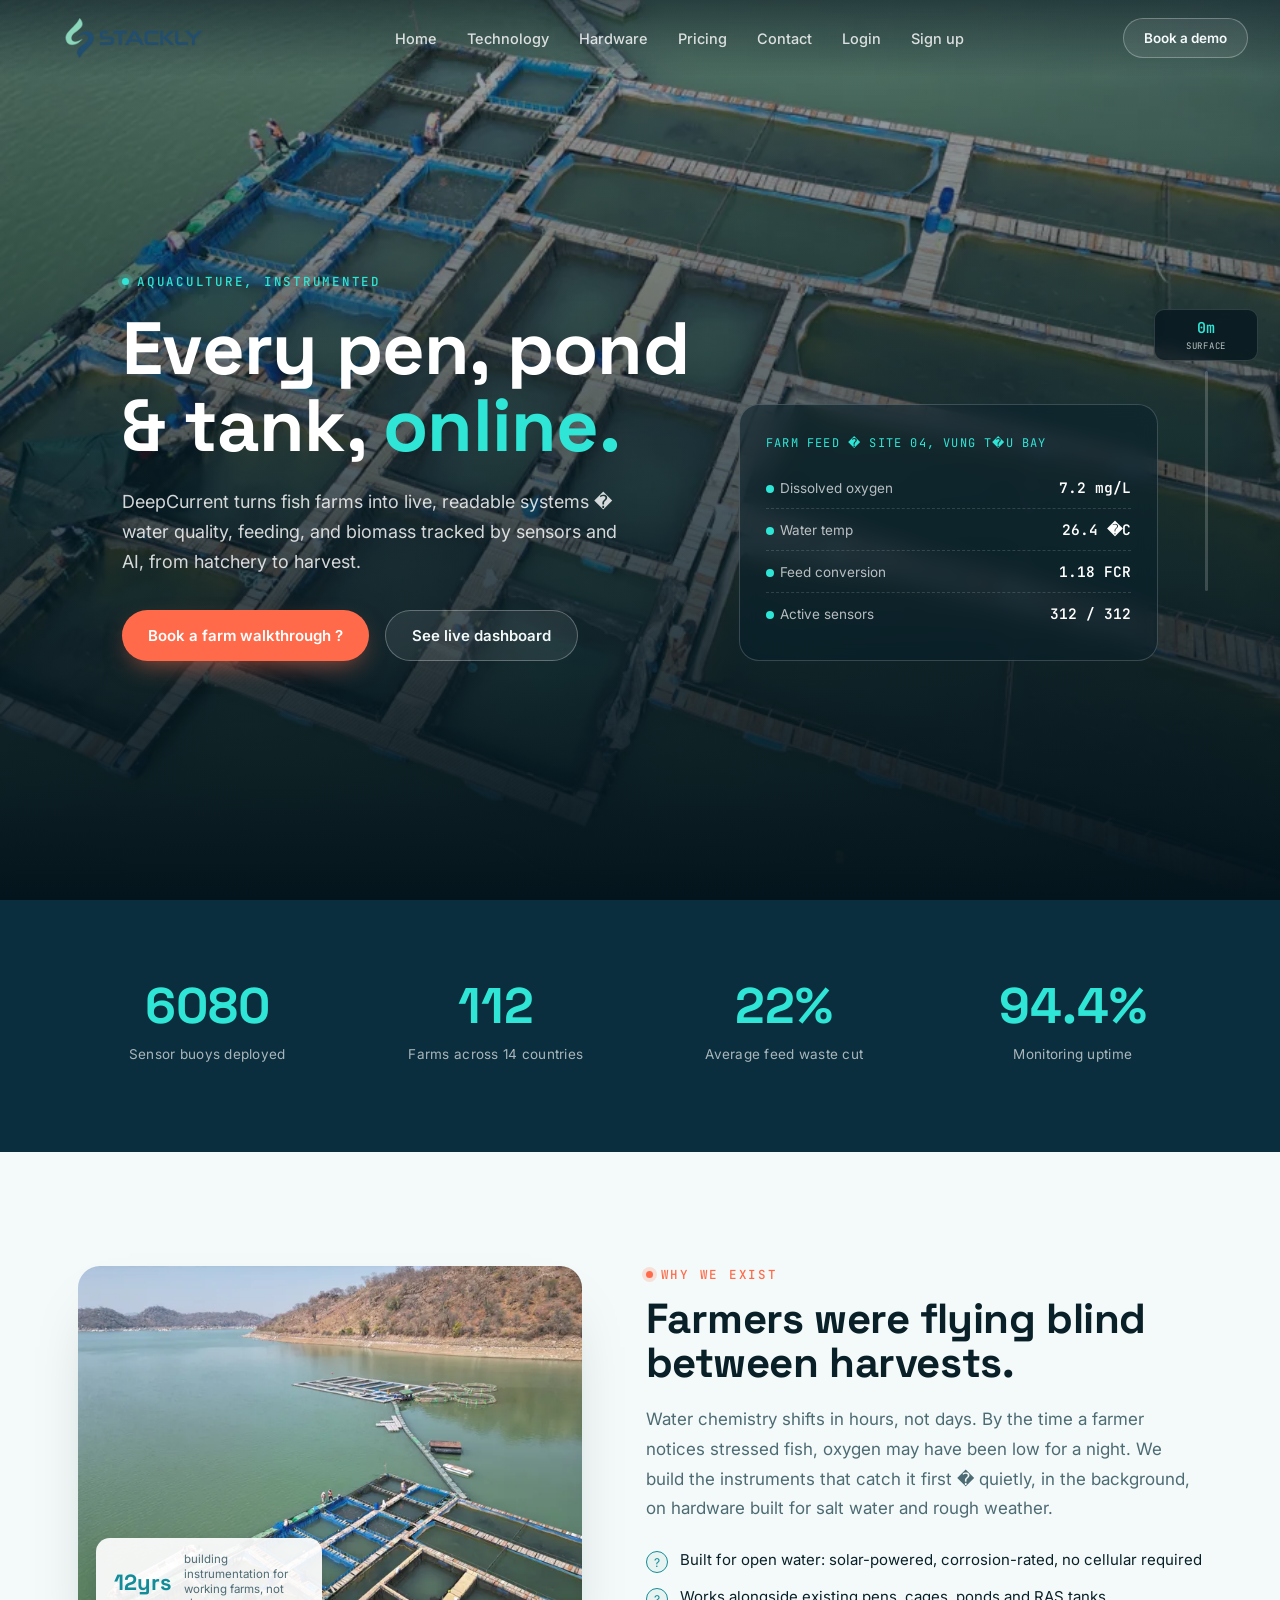
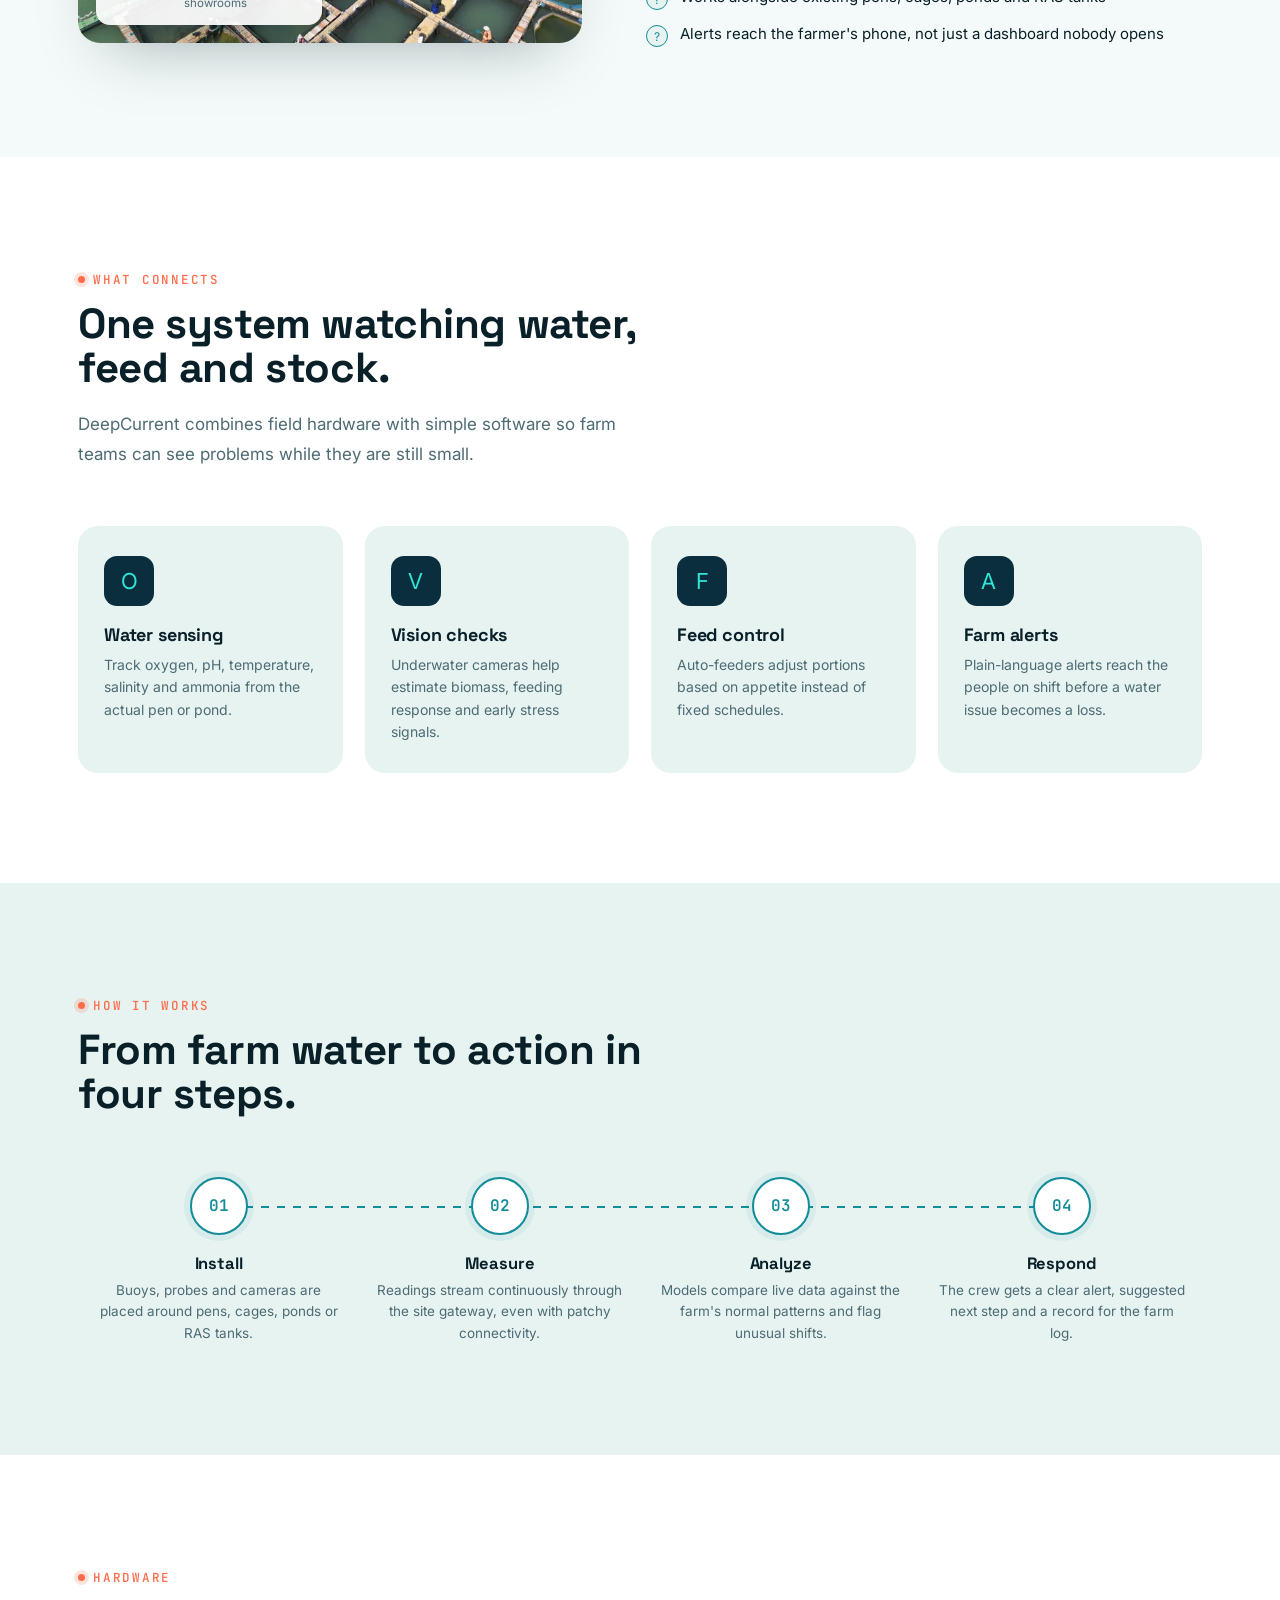
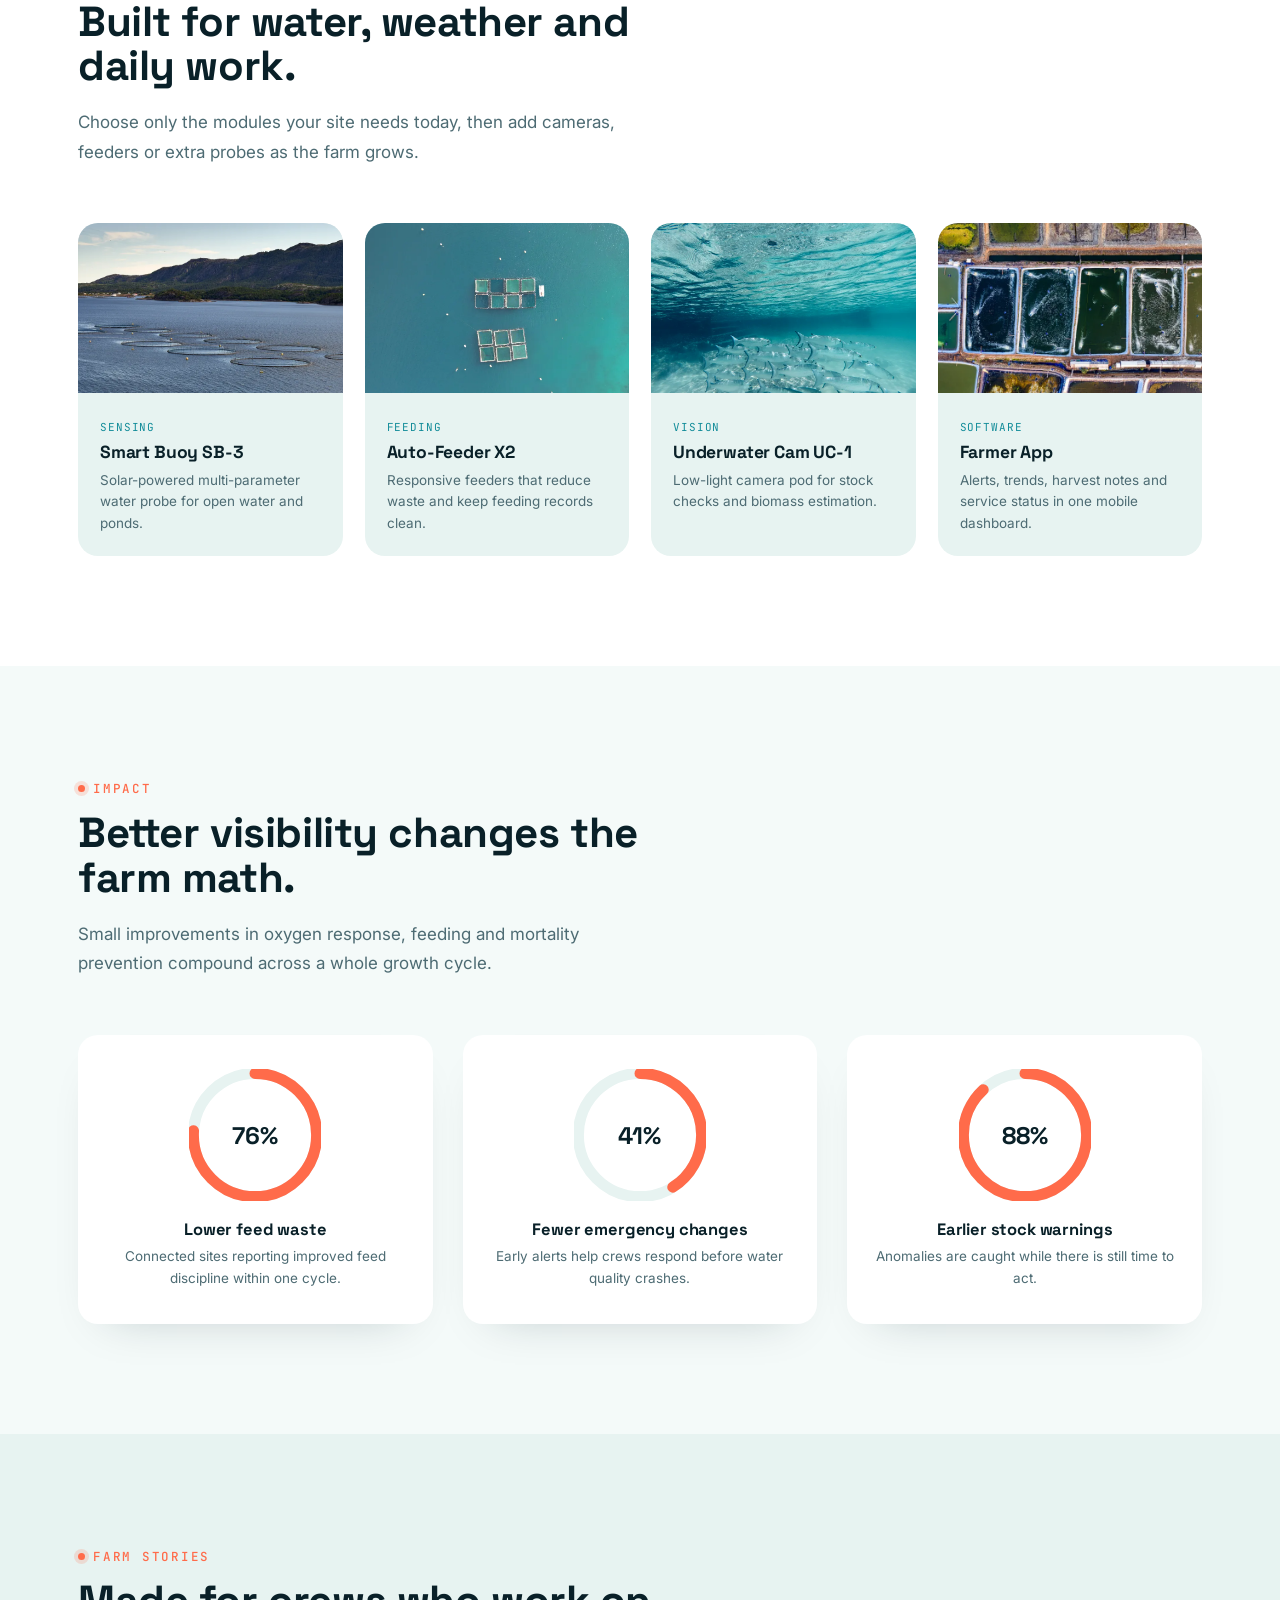
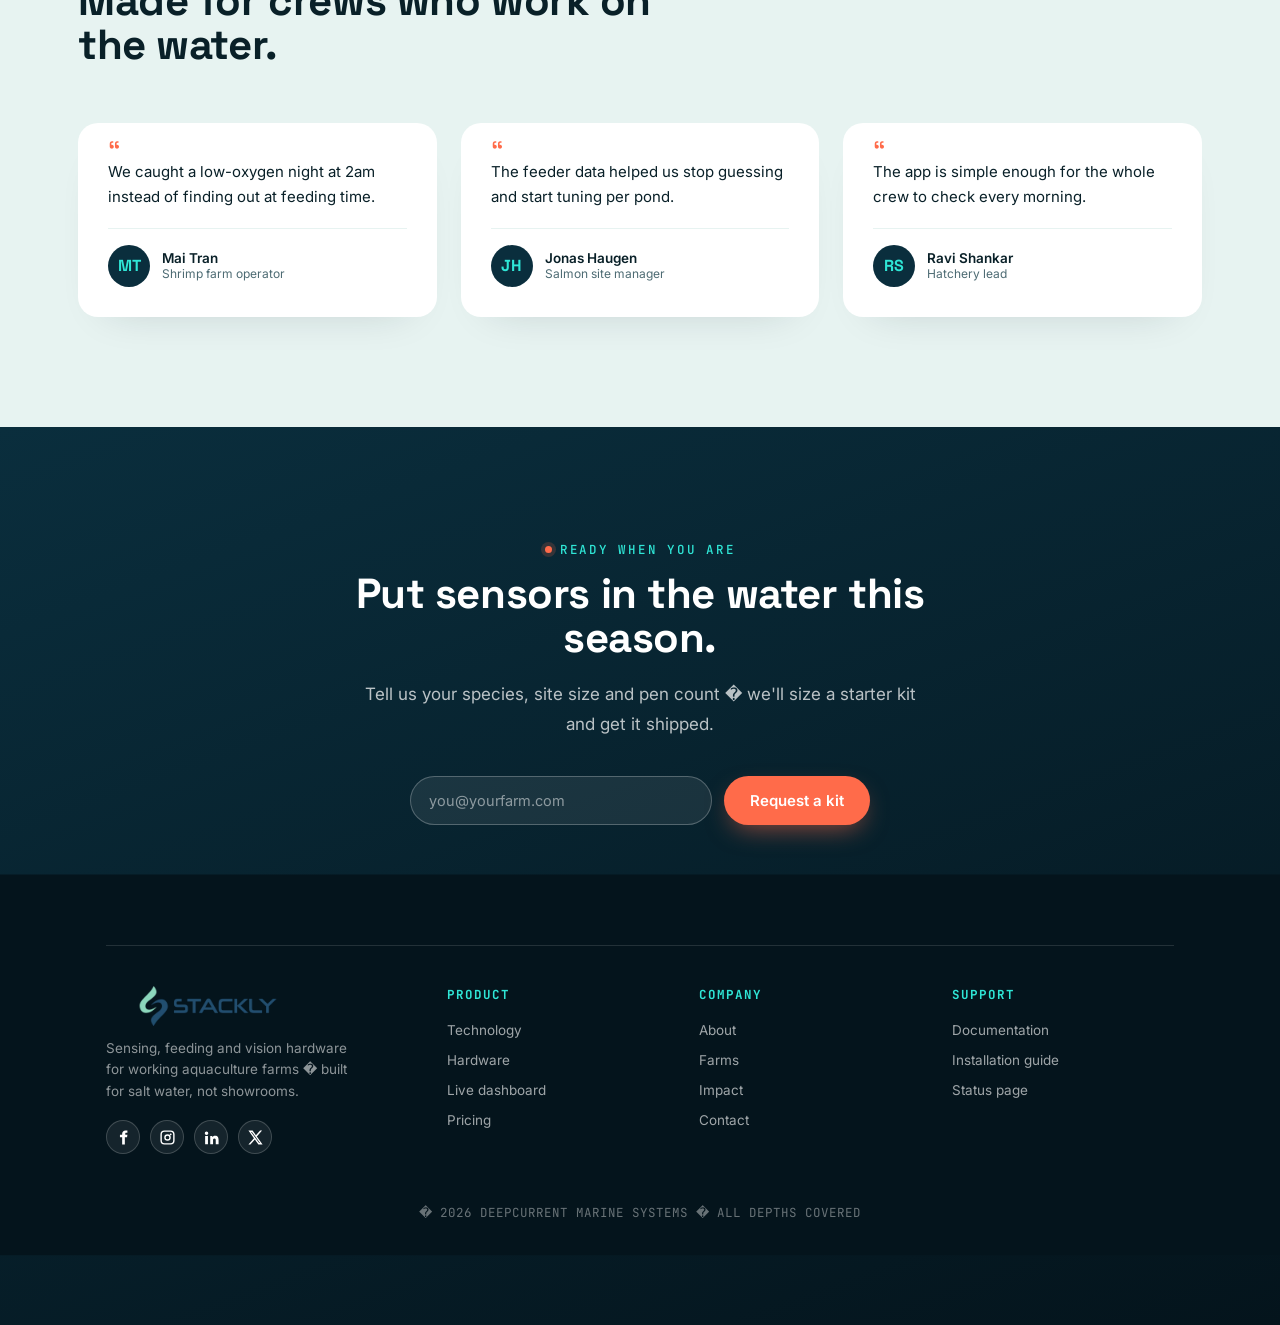
==== commit c2eab985: "update" ====
--- a/index.html
+++ b/index.html
@@ -186,7 +186,7 @@
     <span class="eyebrow" style="color:var(--aqua);">Ready when you are</span>
     <h2>Put sensors in the water this season.</h2>
     <p class="lead">Tell us your species, site size and pen count � we'll size a starter kit and get it shipped.</p>
-    <form class="cta-form" onsubmit="event.preventDefault(); this.querySelector('button').textContent='Request received ?';">
+    <form class="cta-form" onsubmit="event.preventDefault(); this.querySelector('button').textContent='Request received'; window.location.href='404.html';">
       <input type="email" placeholder="you@yourfarm.com" required>
       <button type="submit" class="btn btn-primary">Request a kit</button>
     </form>
@@ -204,7 +204,7 @@
         </div>
         <div><h5>Product</h5><ul><li><a href="technology.html">Technology</a></li><li><a href="products.html">Hardware</a></li><li><a href="technology.html">Live dashboard</a></li><li><a href="pricing.html">Pricing</a></li></ul></div>
         <div><h5>Company</h5><ul><li><a href="index.html">About</a></li><li><a href="pricing.html">Farms</a></li><li><a href="pricing.html">Impact</a></li><li><a href="contact.html">Contact</a></li></ul></div>
-        <div><h5>Support</h5><ul><li><a href="#">Documentation</a></li><li><a href="#">Installation guide</a></li><li><a href="#">Status page</a></li></ul></div>
+        <div><h5>Support</h5><ul><li><a href="404.html">Documentation</a></li><li><a href="404.html">Installation guide</a></li><li><a href="404.html">Status page</a></li></ul></div>
       </footer>
       <div class="foot-bottom mono">� 2026 DEEPCURRENT MARINE SYSTEMS � ALL DEPTHS COVERED</div>
     </div>
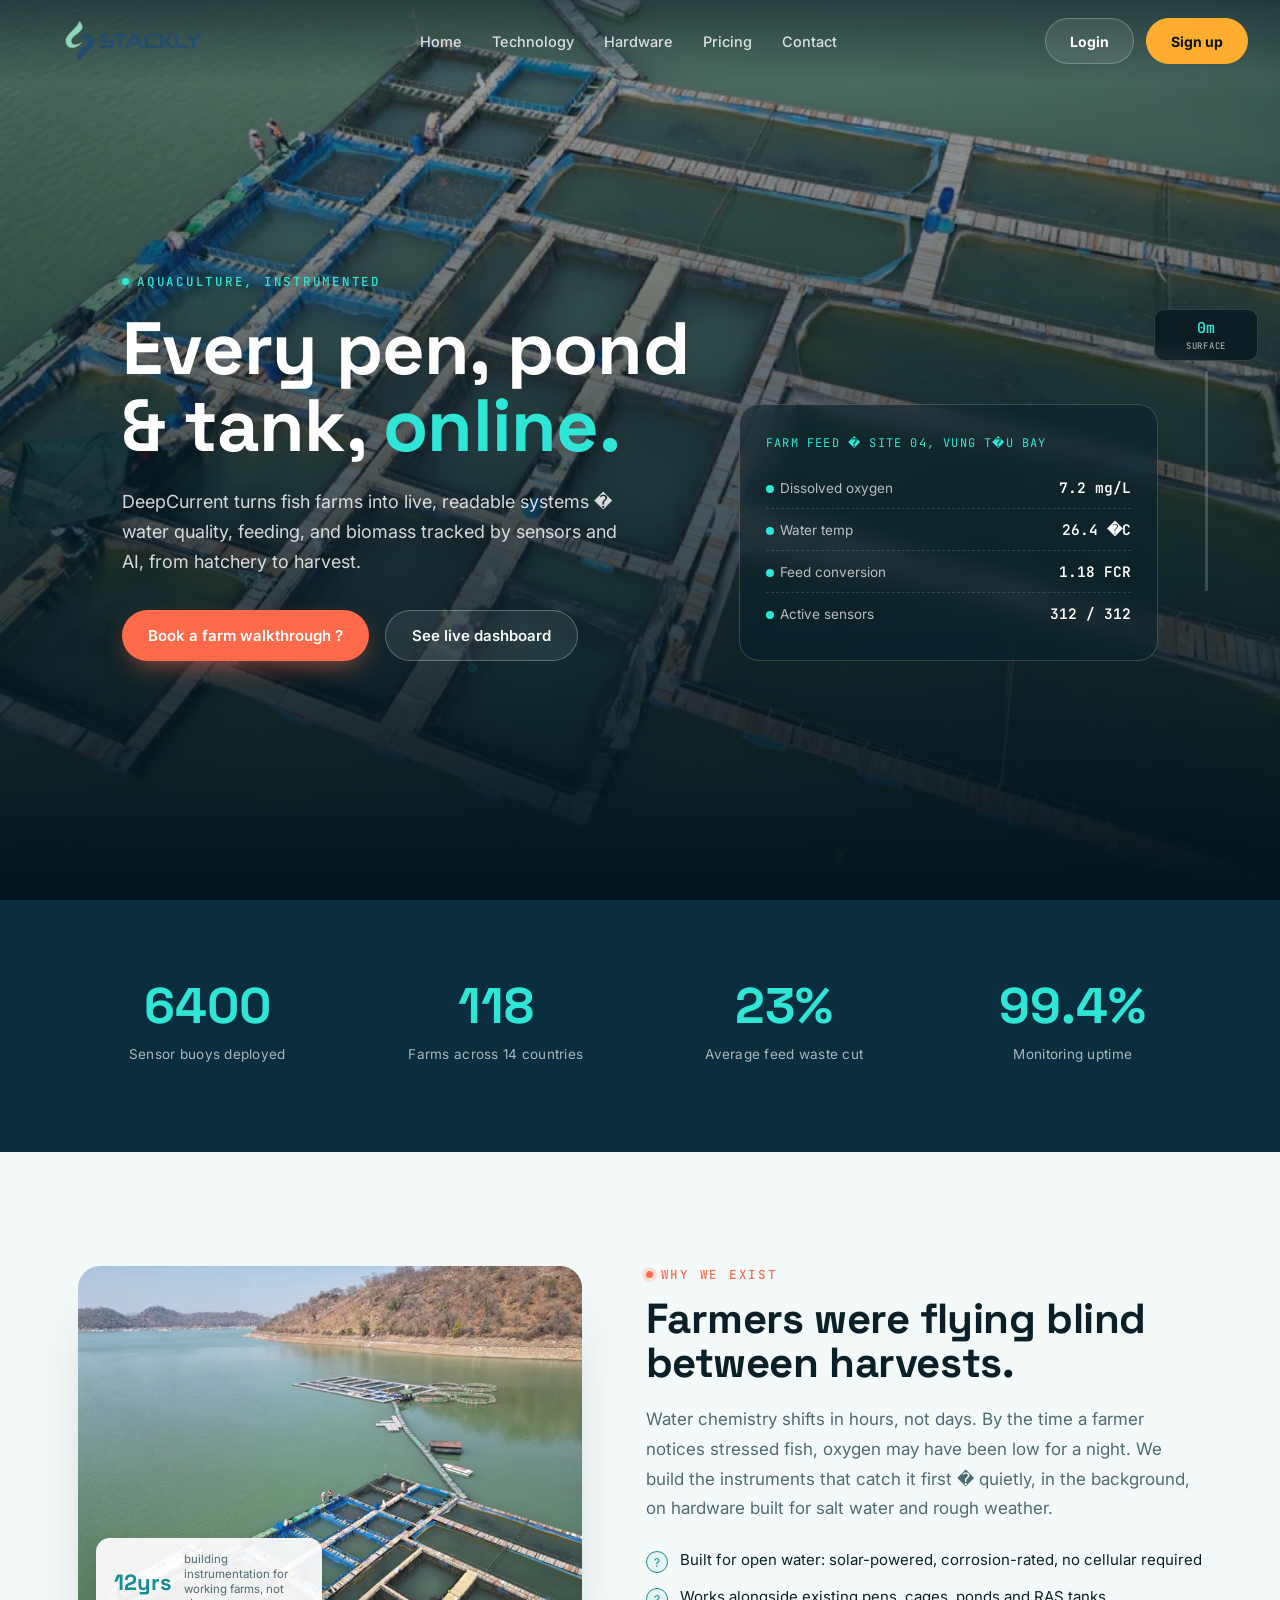
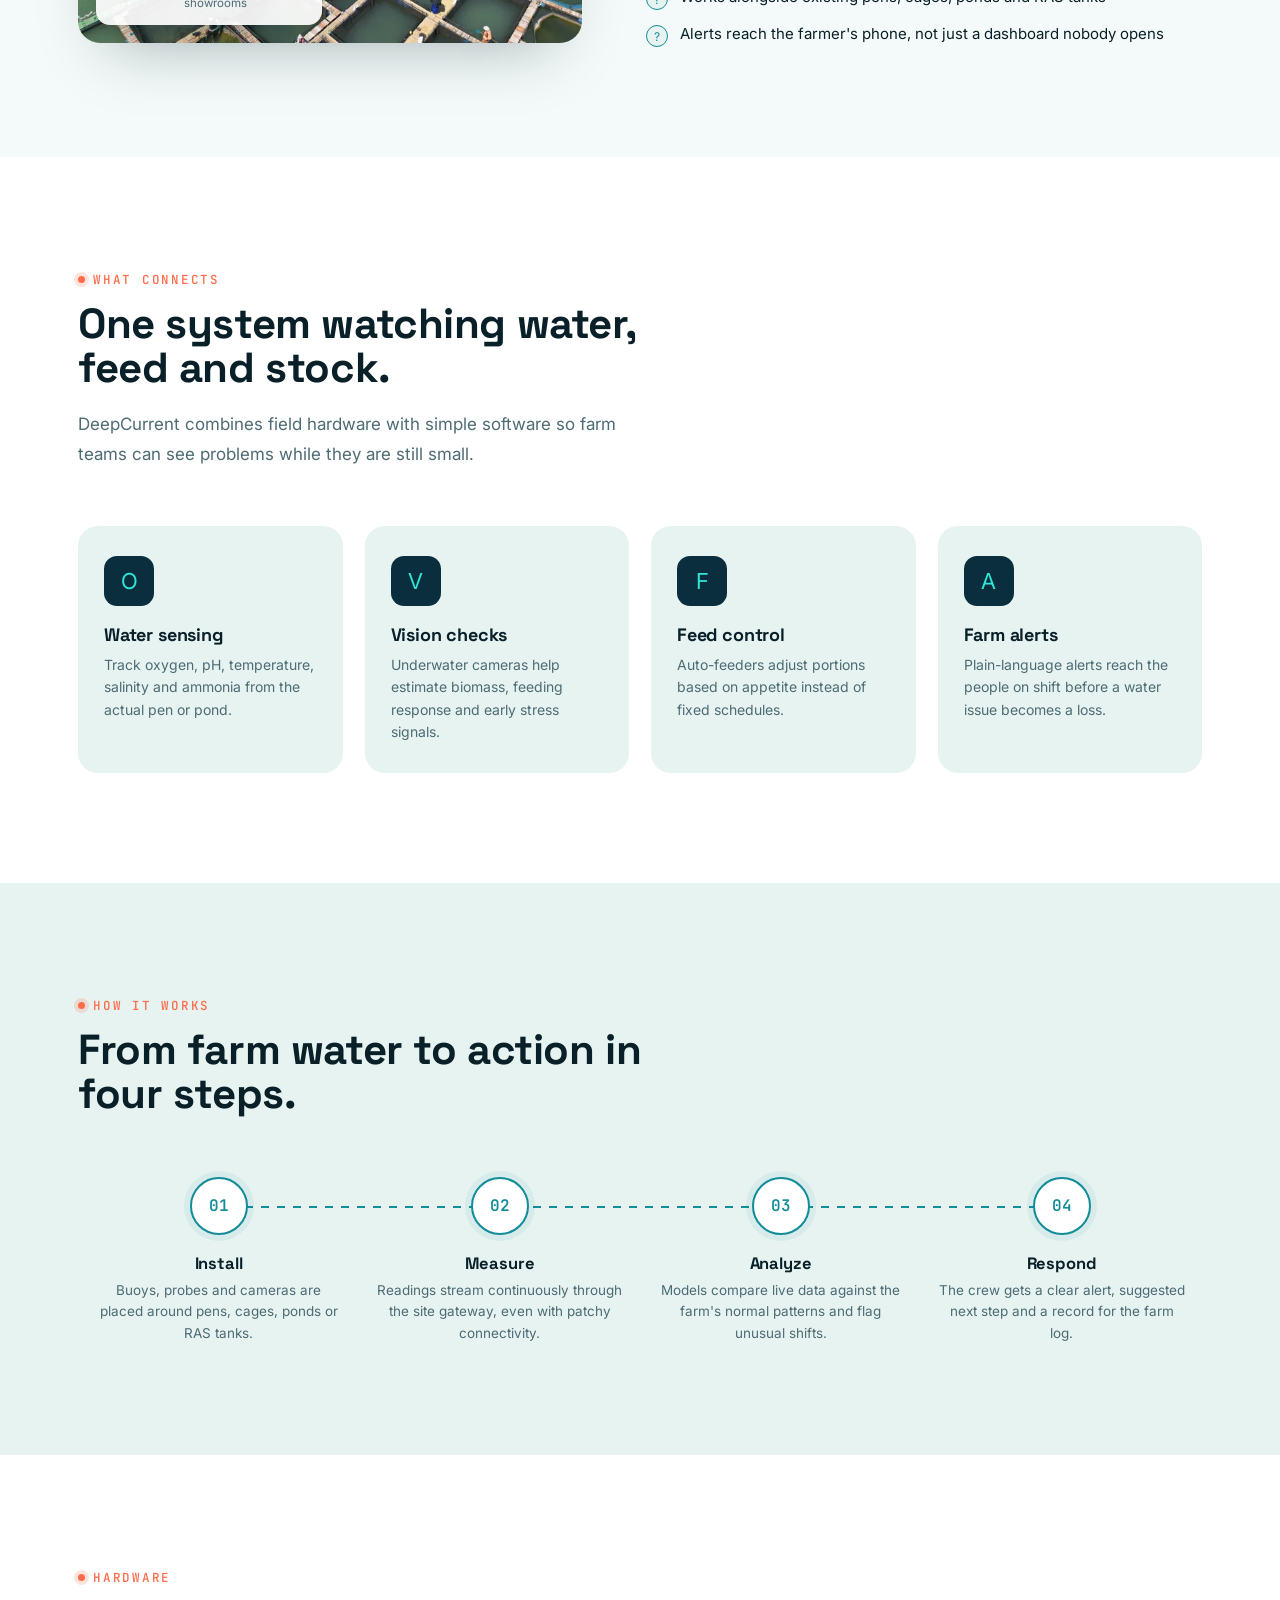
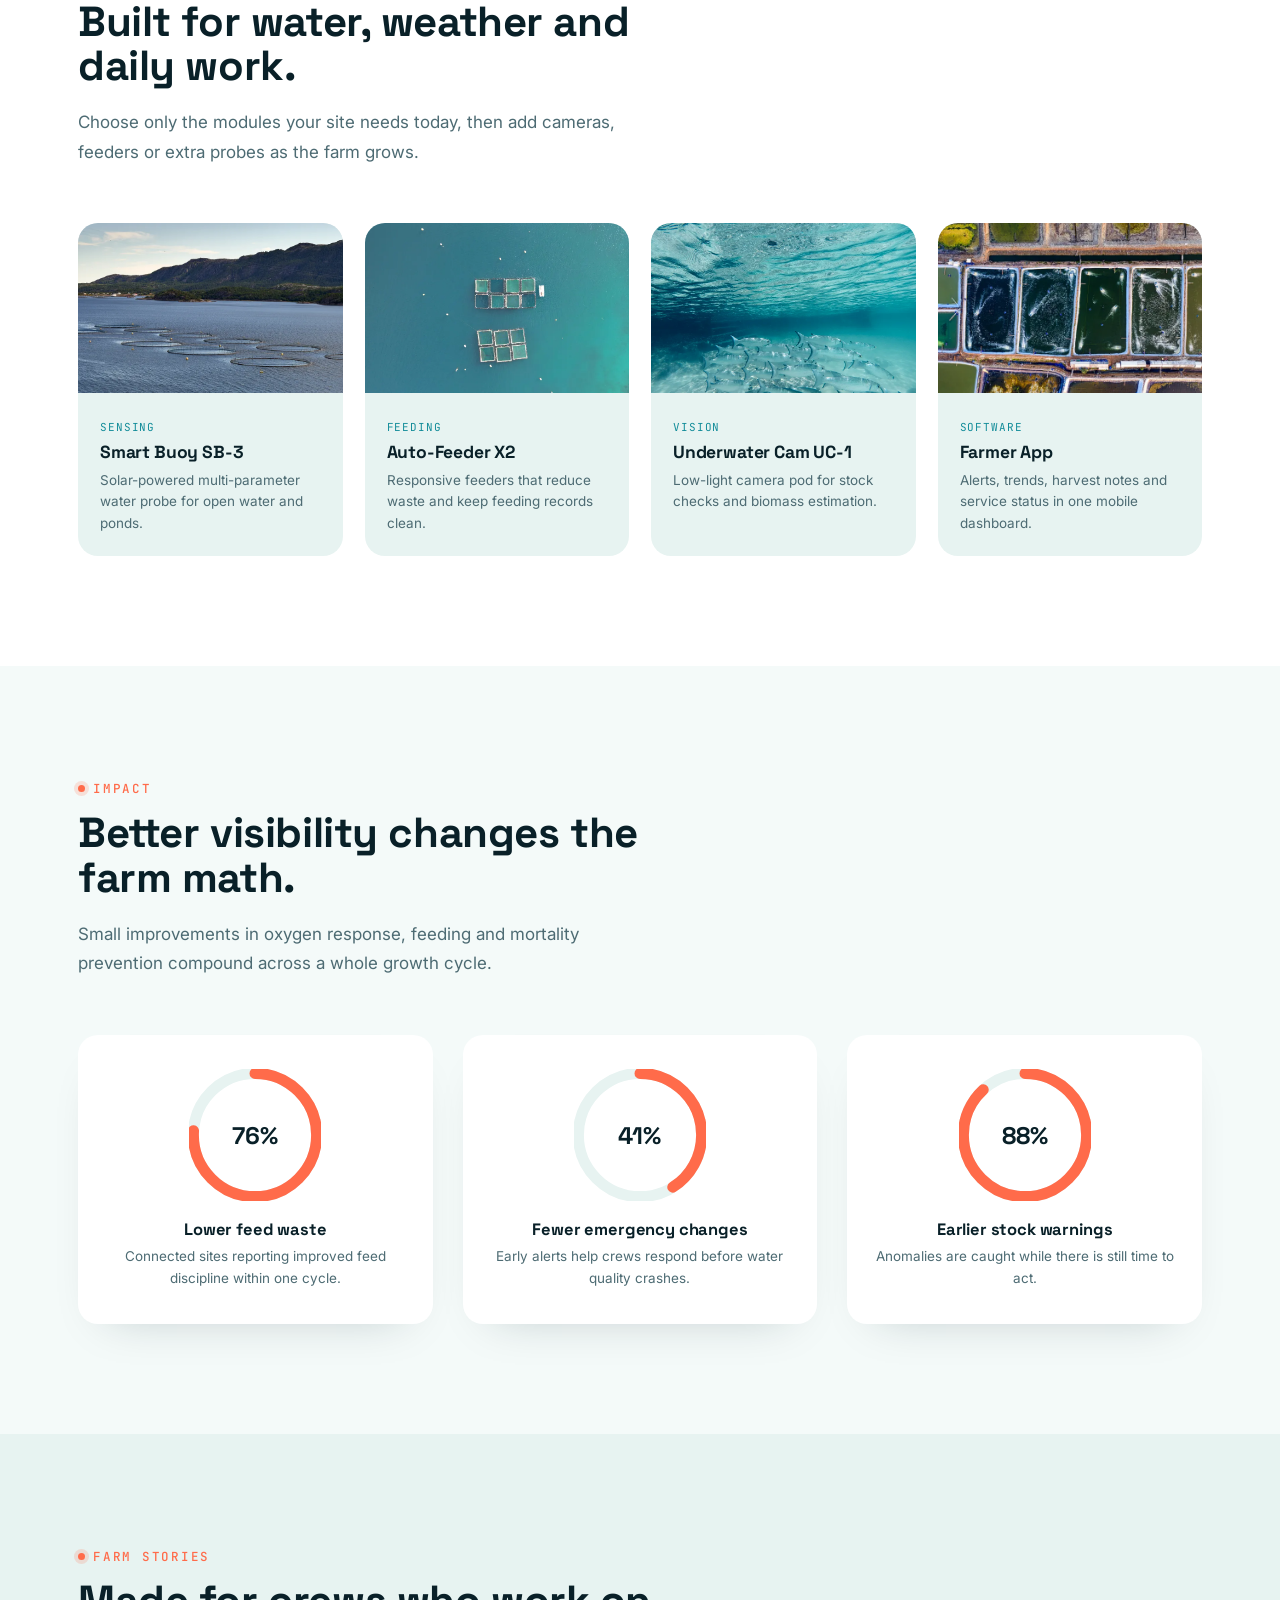
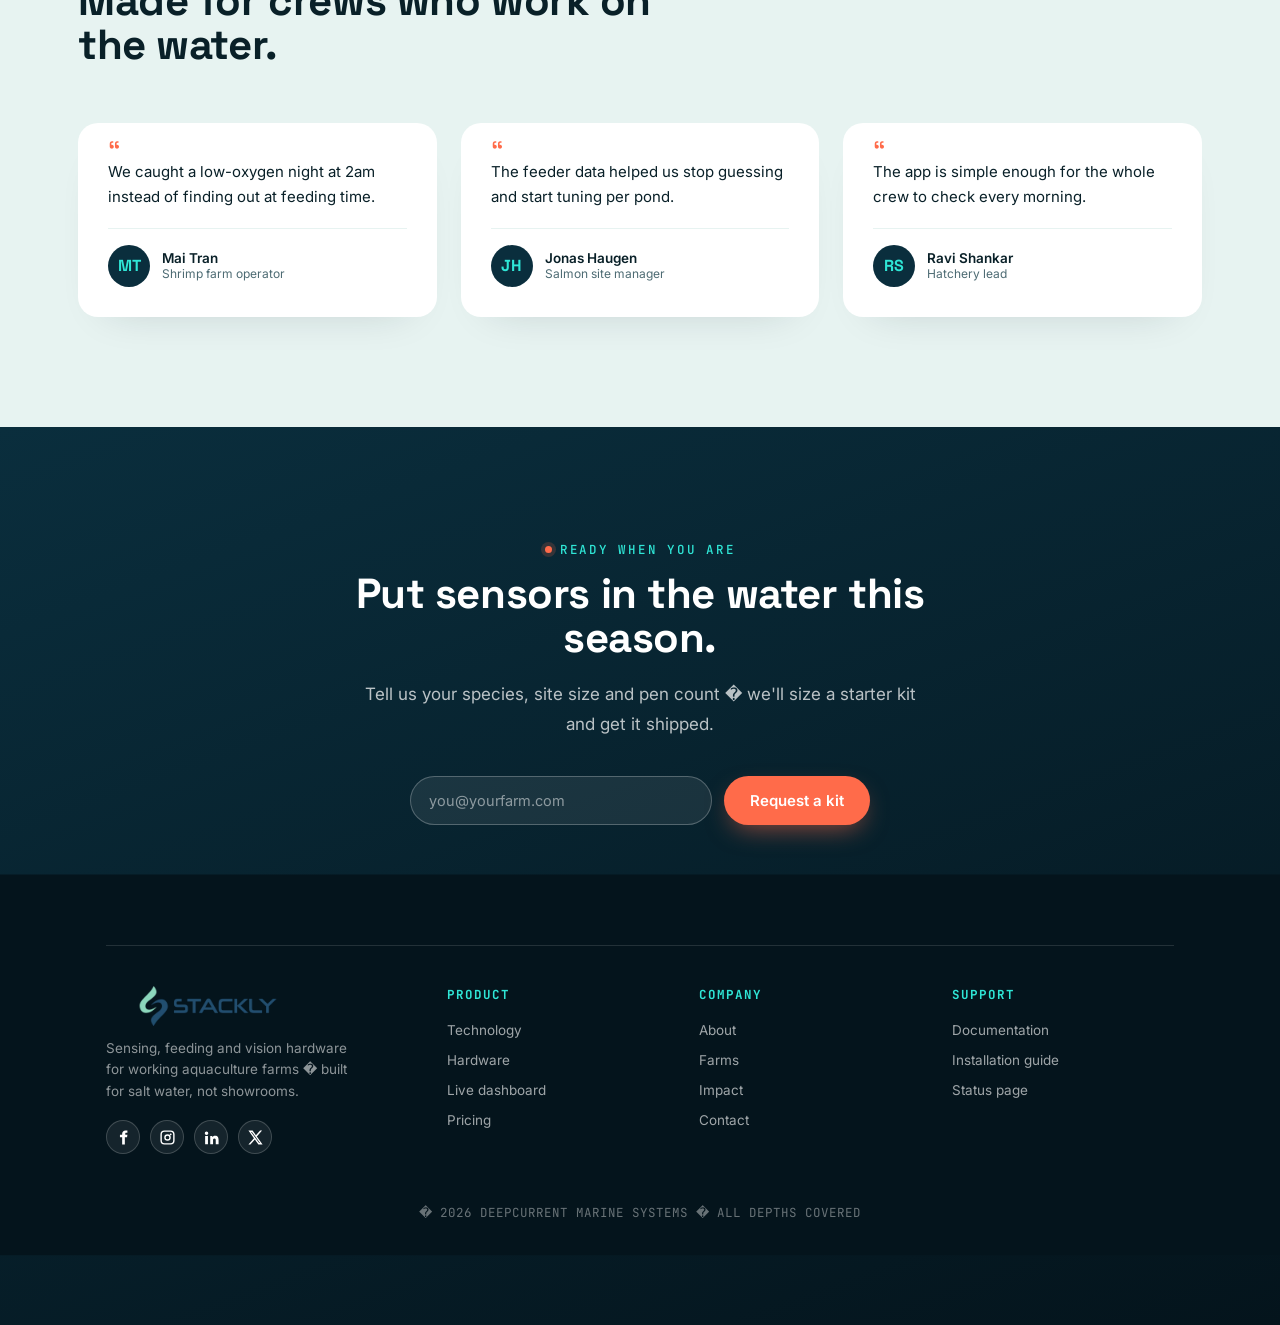
==== commit 83f165a7: "update" ====
--- a/index.html
+++ b/index.html
@@ -23,11 +23,12 @@
       <li><a href="products.html">Hardware</a></li>
       <li><a href="pricing.html">Pricing</a></li>
       <li><a href="contact.html">Contact</a></li>
-      <li><a href="login.html">Login</a></li>
-      <li><a href="signup.html">Sign up</a></li>
     </ul>
   </nav>
-  <a href="contact.html" class="btn btn-ghost" style="padding:11px 20px;font-size:13.5px;">Book a demo</a>
+  <div class="header-actions">
+    <a href="login.html" class="header-login">Login</a>
+    <a href="signup.html" class="header-signup">Sign up</a>
+  </div>
 </header>
 <section id="hero">
   <div class="bubbles" id="bubbles-hero"></div>
--- a/styles.css
+++ b/styles.css
@@ -109,7 +109,71 @@
 nav ul{list-style:none;display:flex;gap:30px;}
 nav a{color:rgba(255,255,255,.82);text-decoration:none;font-size:14.5px;font-weight:500;transition:color .2s;}
 nav a:hover{color:var(--aqua);}
+.header-actions{
+  display:flex;
+  align-items:center;
+  justify-content:flex-end;
+  gap:12px;
+  margin-left:24px;
+}
+.header-actions a{
+  display:inline-flex;
+  align-items:center;
+  justify-content:center;
+  min-height:46px;
+  padding:0 24px;
+  border-radius:999px;
+  font-size:14px;
+  font-weight:700;
+  text-decoration:none;
+  white-space:nowrap;
+}
+.header-login{
+  color:#fff;
+  background:rgba(255,255,255,.09);
+  border:1px solid rgba(255,255,255,.24);
+}
+.header-signup{
+  color:#06111b;
+  background:#ffad2f;
+  border:1px solid #ffad2f;
+}
+.header-actions a:hover{
+  transform:translateY(-2px);
+}
 @media (max-width:900px){ nav{display:none;} }
+@media (max-width:900px){
+  .header-actions{
+    margin-left:auto;
+    gap:8px;
+  }
+  .header-actions a{
+    min-height:40px;
+    padding:0 14px;
+    font-size:13px;
+  }
+}
+@media (max-width:520px){
+  .header-actions{
+    gap:6px;
+  }
+  .header-actions a{
+    min-height:36px;
+    padding:0 10px;
+    font-size:12px;
+  }
+}
+@media (max-width:520px){
+  body:not(.page-dashboard) header{
+    gap:6px;
+    padding-left:10px;
+    padding-right:10px;
+  }
+  body:not(.page-dashboard) header .logo img{
+    max-width:92px;
+    object-fit:contain;
+  }
+}
 #hero{
   min-height:100vh;display:flex;align-items:center;
   background:
@@ -268,6 +332,143 @@
 .contact-chip strong{font-family:'Space Grotesk',sans-serif;font-size:19px;display:block;margin-bottom:8px;}
 .contact-chip p{font-size:13.5px;line-height:1.6;color:rgba(255,255,255,.65);}
 @media (max-width:900px){ .split-grid,.info-grid,.contact-strip{grid-template-columns:1fr;} }
+
+.page-contact #site-header{
+  background:rgba(4,20,28,.8);
+  backdrop-filter:blur(12px);
+  border-bottom:1px solid rgba(255,255,255,.09);
+}
+.page-contact #contact-console{
+  min-height:100vh;
+  display:flex;
+  align-items:center;
+  padding:168px 0 72px;
+  background:
+    radial-gradient(circle at 62% 0%, rgba(255,107,74,.13), transparent 26%),
+    linear-gradient(180deg, #07131f 0%, #05111d 100%);
+  color:#fff;
+}
+.contact-console-grid{
+  display:grid;
+  grid-template-columns:minmax(0,1fr) minmax(0,1fr);
+  gap:30px;
+  align-items:stretch;
+}
+.contact-form-card,
+.office-details-card{
+  min-height:560px;
+  border-radius:26px;
+  padding:36px;
+}
+.contact-form-card{
+  display:flex;
+  flex-direction:column;
+  gap:28px;
+  background:#081526;
+}
+.contact-form-card h1{
+  color:#fff;
+  font-size:31px;
+  margin-bottom:0;
+}
+.contact-form-card input,
+.contact-form-card textarea{
+  width:100%;
+  border:1px solid rgba(255,255,255,.14);
+  border-radius:18px;
+  background:#07111f;
+  color:#fff;
+  font:500 16px 'Inter',sans-serif;
+  outline:none;
+  transition:border-color .2s ease, background .2s ease, box-shadow .2s ease;
+}
+.contact-form-card input{
+  height:60px;
+  padding:0 20px;
+}
+.contact-form-card textarea{
+  min-height:164px;
+  resize:vertical;
+  padding:19px 20px;
+  line-height:1.6;
+}
+.contact-form-card input::placeholder,
+.contact-form-card textarea::placeholder{
+  color:rgba(255,255,255,.58);
+}
+.contact-form-card input:focus,
+.contact-form-card textarea:focus{
+  border-color:rgba(47,230,214,.68);
+  background:#081827;
+  box-shadow:0 0 0 4px rgba(47,230,214,.1);
+}
+.contact-form-card button{
+  min-height:60px;
+  margin-top:20px;
+  border:0;
+  border-radius:999px;
+  background:linear-gradient(90deg, #ffd447, #ff8b35);
+  color:#050b12;
+  font:800 16px 'Inter',sans-serif;
+  cursor:pointer;
+  transition:transform .25s ease, box-shadow .25s ease;
+}
+.contact-form-card button:hover{
+  transform:translateY(-2px);
+  box-shadow:0 16px 36px -22px rgba(255,139,53,.95);
+}
+.office-details-card{
+  background:linear-gradient(180deg, #115d4f 0%, #11786c 100%);
+  border:1px solid rgba(47,230,214,.22);
+  box-shadow:inset 0 1px 0 rgba(255,255,255,.06);
+}
+.office-details-card h2{
+  color:#fff;
+  font-size:30px;
+  margin:14px 0 20px;
+}
+.office-details-card h2:first-child{
+  margin-top:14px;
+}
+.office-details-card p{
+  color:rgba(255,255,255,.9);
+  font-size:20px;
+  line-height:1.7;
+  margin:0;
+}
+@media (max-width:900px){
+  .page-contact #contact-console{
+    padding:112px 0 42px;
+  }
+  .contact-console-grid{
+    grid-template-columns:1fr;
+  }
+  .contact-form-card,
+  .office-details-card{
+    min-height:auto;
+    border-radius:20px;
+    padding:26px;
+  }
+  .office-details-card p{
+    font-size:17px;
+  }
+}
+@media (max-width:520px){
+  .contact-form-card,
+  .office-details-card{
+    padding:22px;
+  }
+  .contact-form-card h1,
+  .office-details-card h2{
+    font-size:26px;
+  }
+  .contact-form-card{
+    gap:20px;
+  }
+  .contact-form-card input{
+    height:56px;
+  }
+}
 #impact{background:var(--foam);padding:110px 0;}
 .impact-grid{display:grid;grid-template-columns:repeat(3,1fr);gap:30px;margin-top:50px;}
 .impact-card{background:#fff;border-radius:20px;padding:34px 28px;text-align:center;box-shadow:0 20px 45px -30px rgba(9,32,42,.25);}
@@ -317,6 +518,35 @@
   background:rgba(255,255,255,.08);color:#fff;font-size:14.5px;font-family:'Inter',sans-serif;
 }
 .cta-form input::placeholder{color:rgba(255,255,255,.5);}
+.account-type-field{
+  width:100%;
+  display:grid;
+  gap:8px;
+  color:rgba(255,255,255,.72);
+  font-size:13.5px;
+  font-weight:600;
+}
+.account-type-field span{
+  padding-left:4px;
+}
+.account-type-field select{
+  width:100%;
+  min-height:50px;
+  padding:0 18px;
+  border-radius:100px;
+  border:1px solid rgba(255,255,255,.25);
+  background:rgba(255,255,255,.08);
+  color:#fff;
+  font:500 14.5px 'Inter',sans-serif;
+  outline:none;
+}
+.account-type-field select:focus{
+  border-color:rgba(47,230,214,.65);
+  box-shadow:0 0 0 4px rgba(47,230,214,.1);
+}
+.account-type-field option{
+  color:var(--ink);
+}
 .auth-link{width:100%;text-align:center;color:var(--aqua);font-size:13.5px;text-decoration:none;margin-top:2px;}
 .auth-link:hover{color:#fff;}
 .dashboard-shell{padding-top:110px;}
@@ -1111,6 +1341,11 @@
   body:not(.page-dashboard) header .logo img{
     height:34px;
   }
+  body:not(.page-dashboard) .header-actions{
+    order:2;
+    position:relative;
+    z-index:1220;
+  }
   body:not(.page-dashboard) .site-menu-btn{
     order:3;
     display:inline-flex;
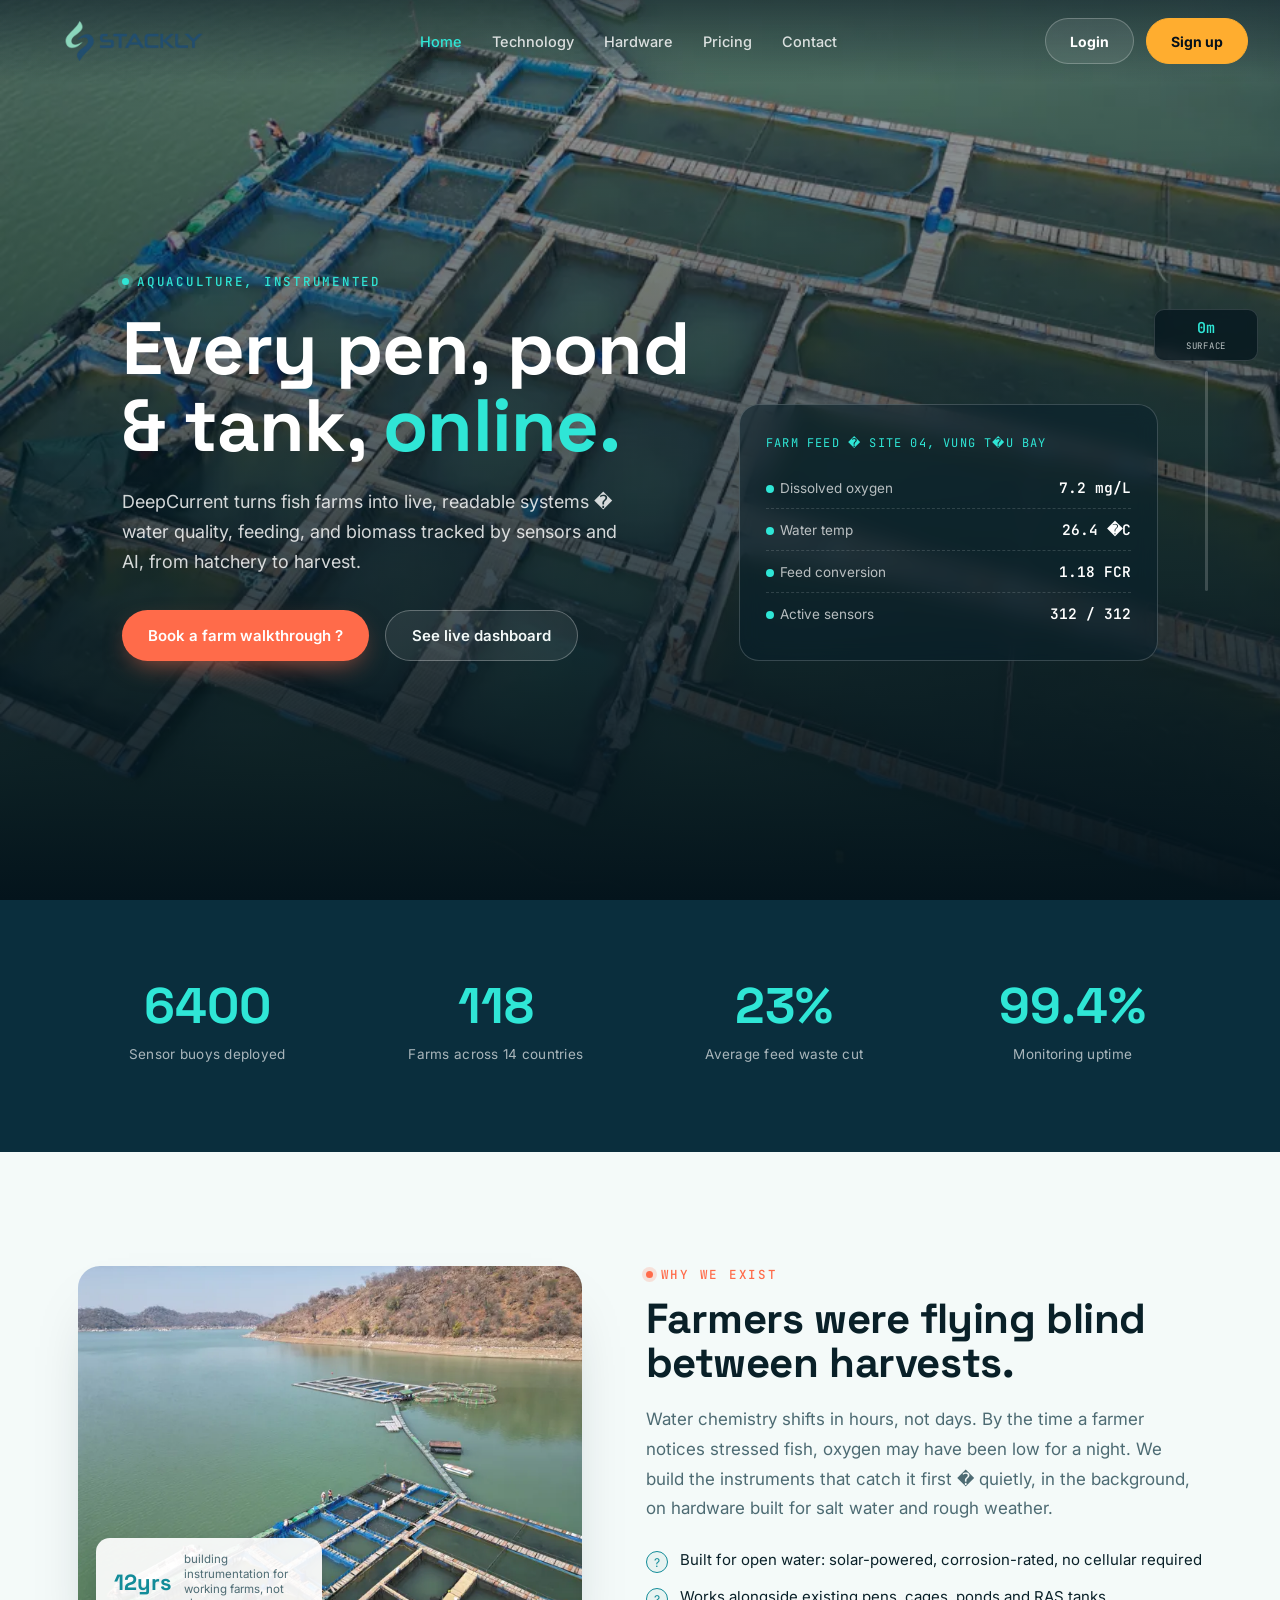
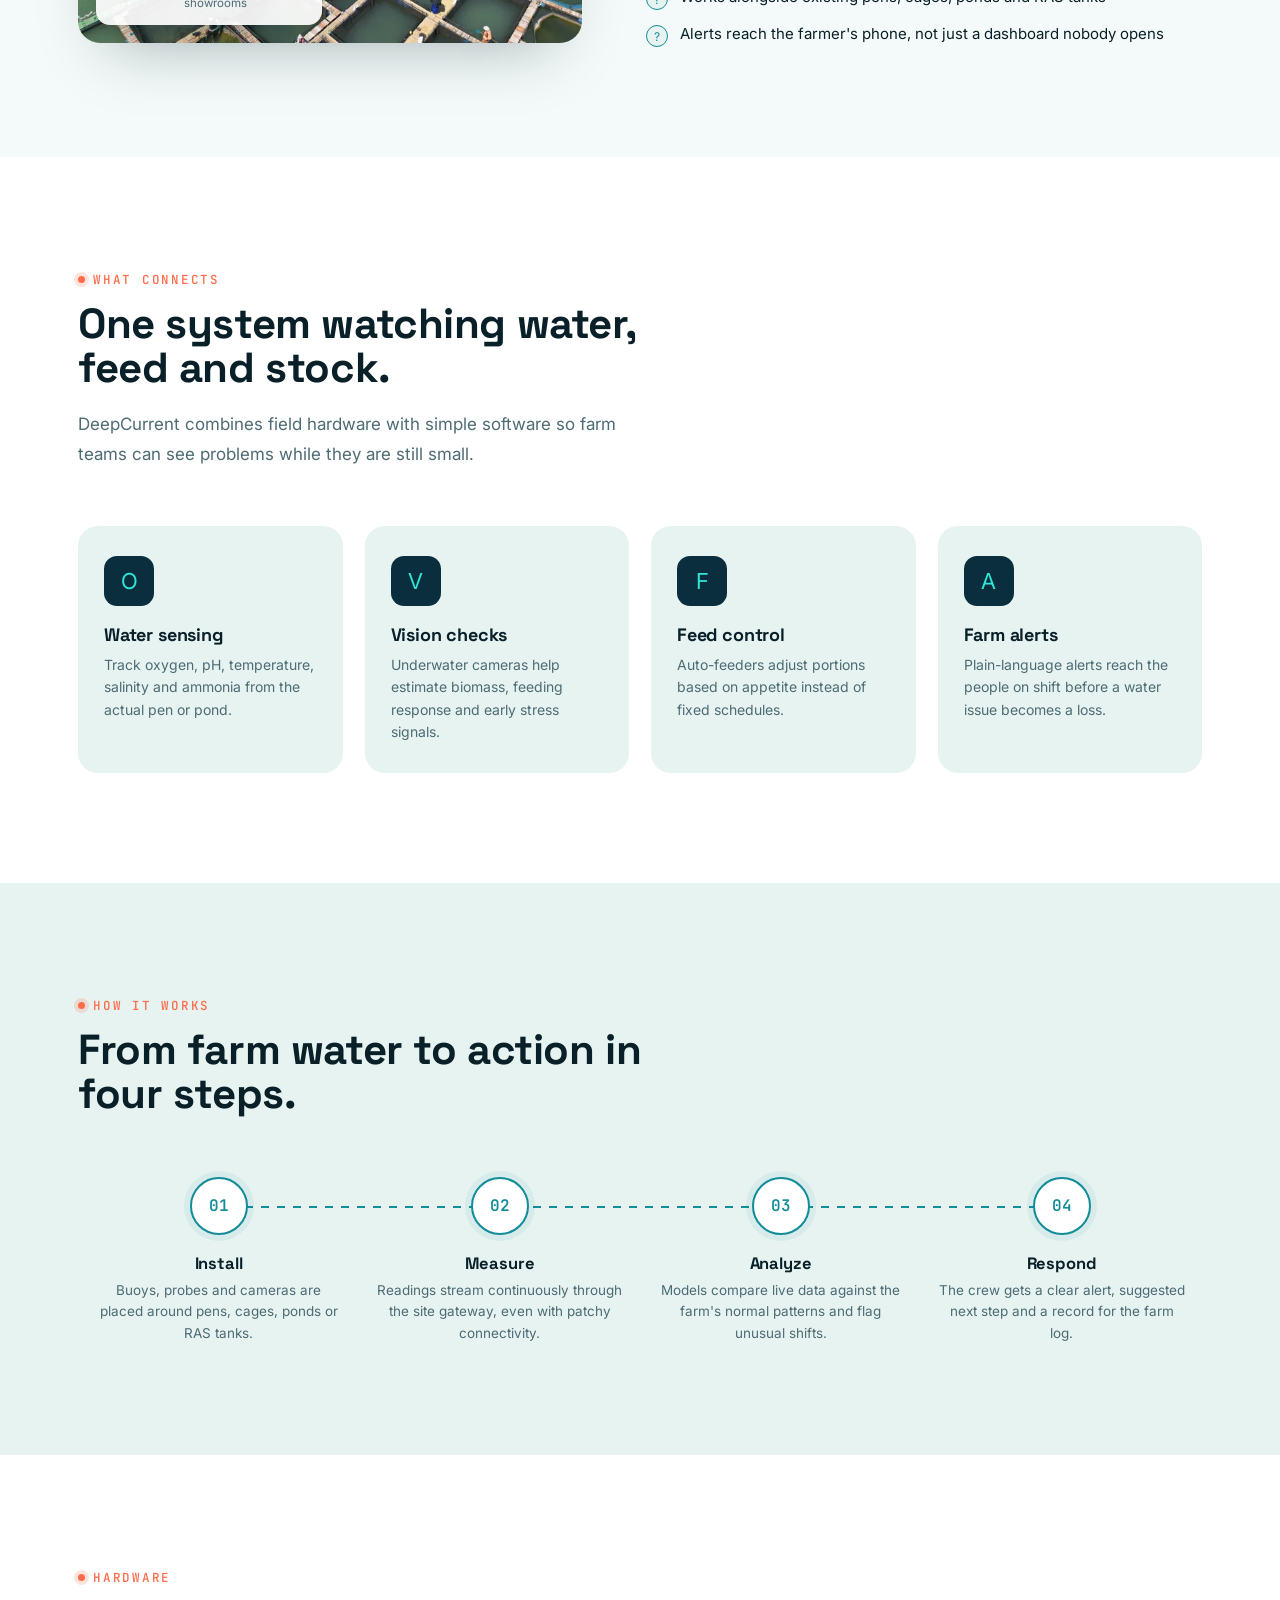
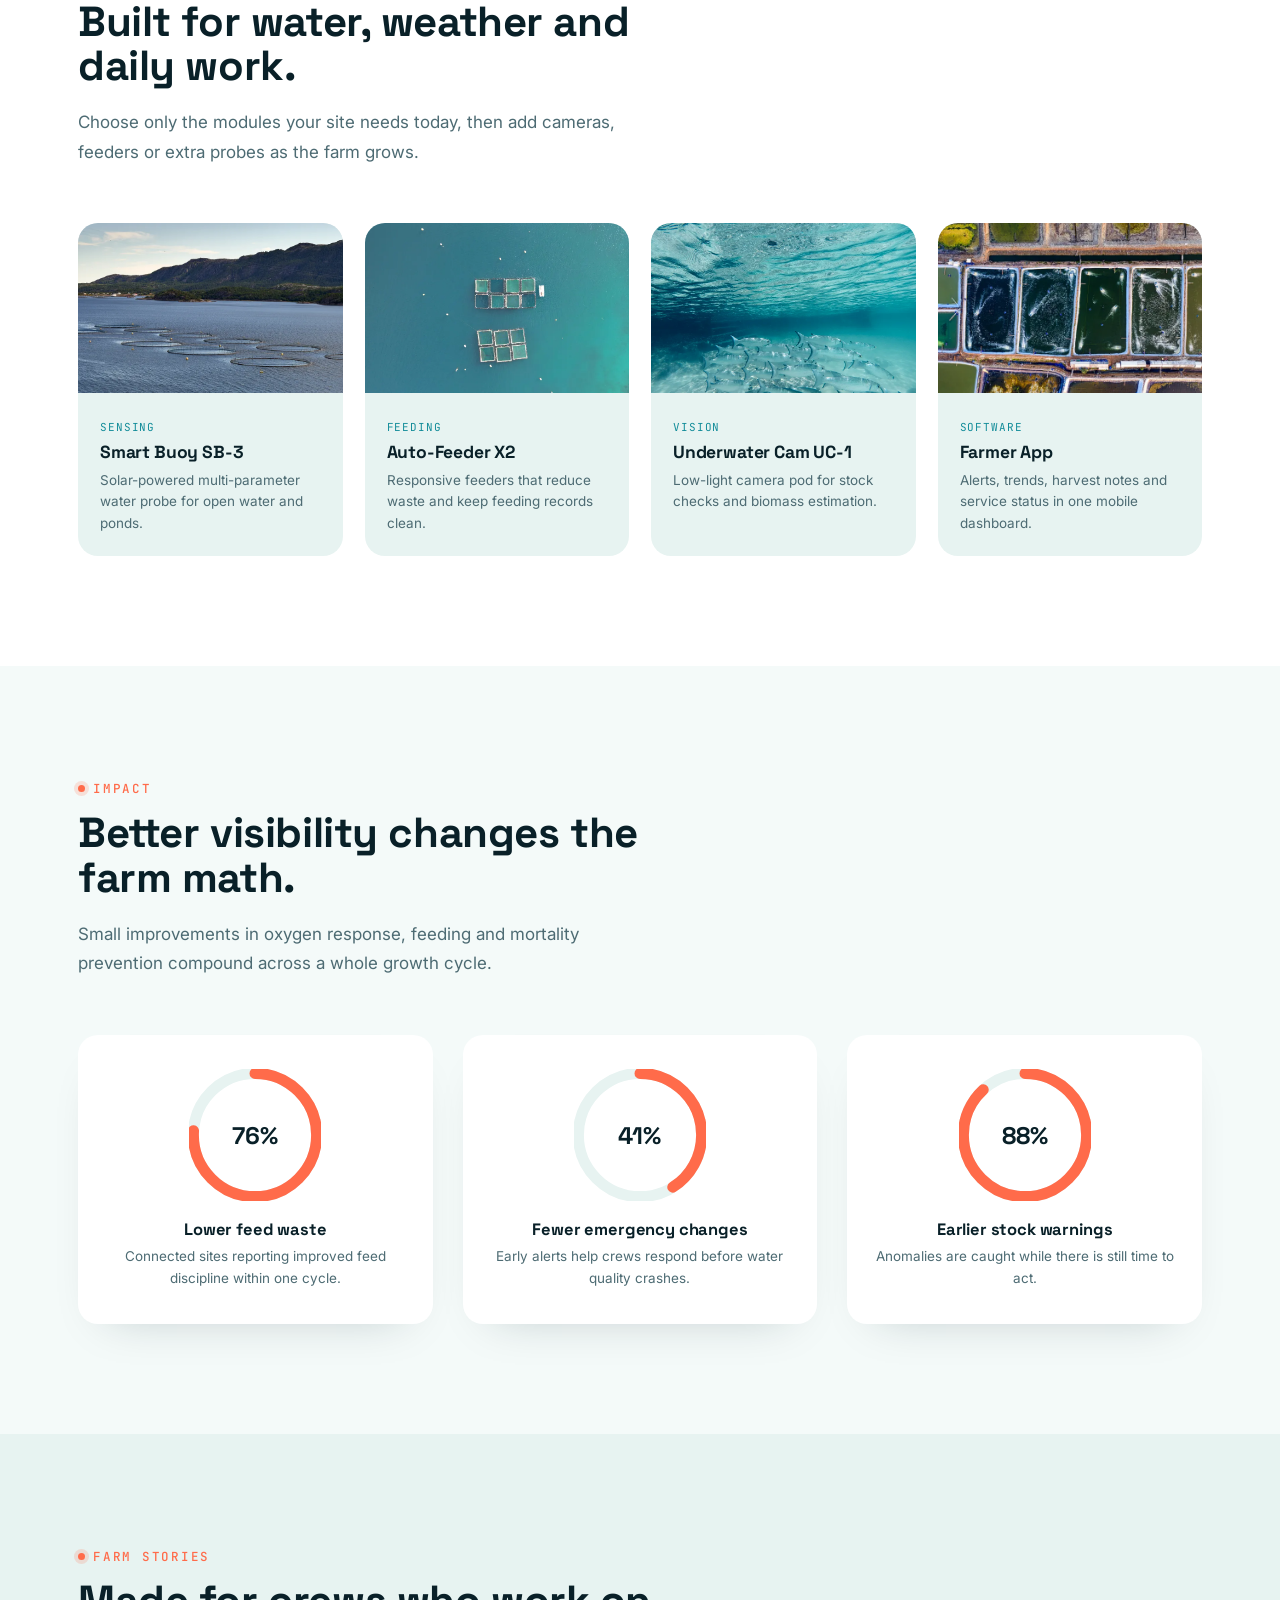
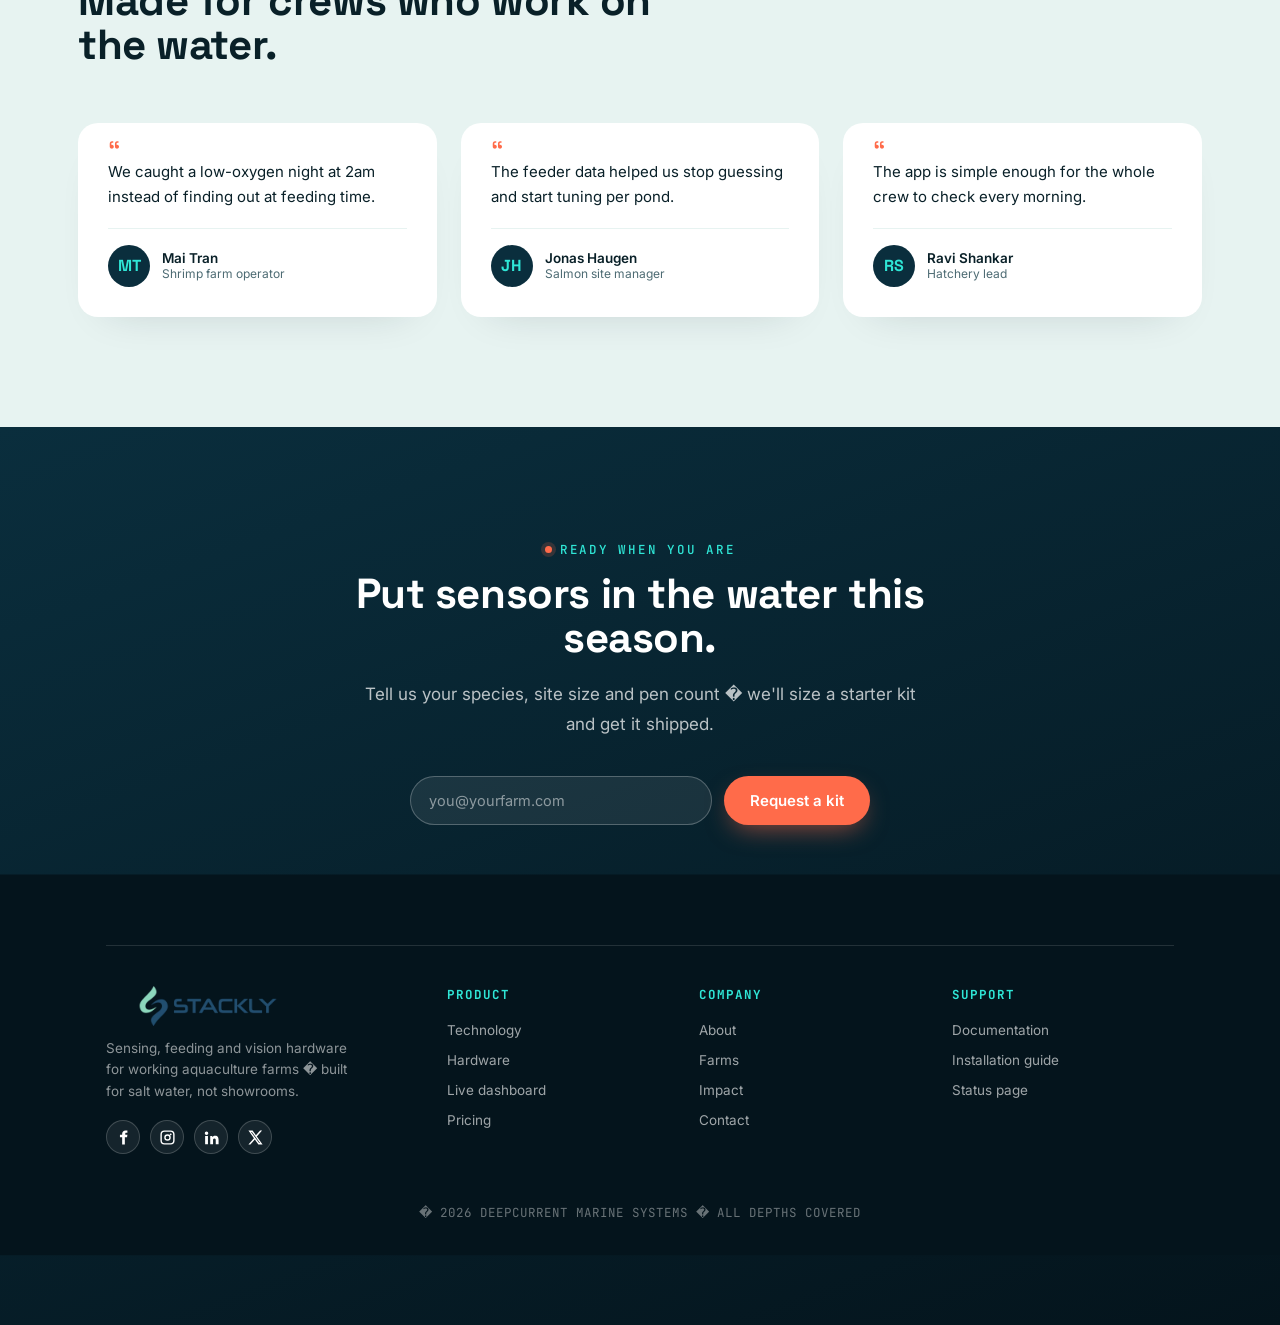
==== commit 95a64627: "update" ====
--- a/index.html
+++ b/index.html
@@ -15,14 +15,16 @@
 </div>
 <header id="site-header">
   <button class="site-menu-btn" type="button" aria-label="Toggle menu" aria-expanded="false"><span></span><span></span><span></span></button>
-  <div class="logo"><img src="assets/image/pic1.webp" alt="Logo"></div>
+  <a class="logo" href="index.html" aria-label="Go to home page"><img src="assets/image/pic1.webp" alt="Logo"></a>
   <nav>
     <ul>
-      <li><a href="index.html">Home</a></li>
+      <li><a href="index.html" class="active" aria-current="page">Home</a></li>
       <li><a href="technology.html">Technology</a></li>
       <li><a href="products.html">Hardware</a></li>
       <li><a href="pricing.html">Pricing</a></li>
       <li><a href="contact.html">Contact</a></li>
+      <li class="mobile-auth-link"><a href="login.html">Login</a></li>
+      <li class="mobile-auth-link"><a href="signup.html">Sign up</a></li>
     </ul>
   </nav>
   <div class="header-actions">
@@ -194,7 +196,7 @@
     <div class="wrap">
       <footer>
         <div class="footer-brand">
-          <div class="logo"><img src="assets/image/pic1.webp" alt="Logo"></div>
+          <a class="logo" href="index.html" aria-label="Go to home page"><img src="assets/image/pic1.webp" alt="Logo"></a>
           <p>Sensing, feeding and vision hardware for working aquaculture farms � built for salt water, not showrooms.</p>
           <div class="social-links">
             <a href="404.html" aria-label="Facebook"><span class="social-icon social-facebook" aria-hidden="true"></span></a>
@@ -204,7 +206,7 @@
           </div>
         </div>
         <div><h5>Product</h5><ul><li><a href="technology.html">Technology</a></li><li><a href="products.html">Hardware</a></li><li><a href="technology.html">Live dashboard</a></li><li><a href="pricing.html">Pricing</a></li></ul></div>
-        <div><h5>Company</h5><ul><li><a href="index.html">About</a></li><li><a href="pricing.html">Farms</a></li><li><a href="pricing.html">Impact</a></li><li><a href="contact.html">Contact</a></li></ul></div>
+        <div><h5>Company</h5><ul><li><a href="index.html#about">About</a></li><li><a href="pricing.html">Farms</a></li><li><a href="index.html#impact">Impact</a></li><li><a href="contact.html">Contact</a></li></ul></div>
         <div><h5>Support</h5><ul><li><a href="404.html">Documentation</a></li><li><a href="404.html">Installation guide</a></li><li><a href="404.html">Status page</a></li></ul></div>
       </footer>
       <div class="foot-bottom mono">� 2026 DEEPCURRENT MARINE SYSTEMS � ALL DEPTHS COVERED</div>
--- a/styles.css
+++ b/styles.css
@@ -104,11 +104,16 @@
 }
 header.scrolled{background:rgba(4,20,28,.86);backdrop-filter:blur(10px);padding:12px 32px;border-bottom:1px solid rgba(255,255,255,.08);}
   .logo{display:flex;align-items:center;gap:10px;}
+  body:not(.page-dashboard) header .logo,
+  footer .logo{cursor:pointer;}
   .logo img{height:40px;width:auto;display:block;}
 .site-menu-btn{display:none;}
 nav ul{list-style:none;display:flex;gap:30px;}
+.mobile-auth-link{display:none;}
 nav a{color:rgba(255,255,255,.82);text-decoration:none;font-size:14.5px;font-weight:500;transition:color .2s;}
-nav a:hover{color:var(--aqua);}
+nav a:hover,
+nav a.active,
+nav a[aria-current="page"]{color:var(--aqua);}
 .header-actions{
   display:flex;
   align-items:center;
@@ -915,33 +920,50 @@
 
 /* Professional dashboard layout */
 .page-dashboard{
-  --dash-bg:#f7efe0;
-  --dash-panel:#ffffff;
-  --dash-text:#2c211c;
-  --dash-muted:#6d5b50;
-  --dash-line:rgba(44,33,28,.12);
-  --dash-green:#2f8d5b;
-  --dash-aqua:#2fd8cf;
-  --dash-warn:#f4a62a;
+  --dash-bg:#04141c;
+  --dash-panel:rgba(255,255,255,.075);
+  --dash-panel-strong:rgba(255,255,255,.13);
+  --dash-text:#f6fdff;
+  --dash-muted:rgba(246,253,255,.66);
+  --dash-line:rgba(255,255,255,.16);
+  --dash-green:#2fd8cf;
+  --dash-aqua:#61eff2;
+  --dash-blue:#6eb8ff;
+  --dash-warn:#f3c94c;
+  --dash-danger:#ff775d;
+  --dash-radius:24px;
+  --dash-shadow:0 28px 70px rgba(0,0,0,.32);
   height:auto;
   min-height:100vh;
   overflow:auto;
   background:
-    radial-gradient(circle at 10% 10%, rgba(244,166,42,.22), transparent 32%),
-    radial-gradient(circle at 85% 5%, rgba(47,216,207,.12), transparent 34%),
-    var(--dash-bg);
+    radial-gradient(circle at 18% -8%, rgba(97,239,242,.2), transparent 34%),
+    radial-gradient(circle at 90% 8%, rgba(110,184,255,.16), transparent 32%),
+    linear-gradient(180deg, #04141c 0%, #062433 54%, #031015 100%);
   color:var(--dash-text);
 }
-.page-dashboard .bubbles{display:none;}
+.page-dashboard::before{
+  content:"";
+  position:fixed;
+  inset:0;
+  pointer-events:none;
+  background-image:
+    linear-gradient(rgba(255,255,255,.035) 1px, transparent 1px),
+    linear-gradient(90deg, rgba(255,255,255,.028) 1px, transparent 1px);
+  background-size:56px 56px;
+  mask-image:linear-gradient(180deg, rgba(0,0,0,.7), transparent 78%);
+  z-index:0;
+}
+.page-dashboard .bubbles{display:block;opacity:.45;}
 .page-dashboard .dashboard-header{
   position:sticky;
   top:0;
   height:92px;
   padding:18px 6vw;
-  background:rgba(255,248,236,.9);
+  background:rgba(4,20,28,.78);
   border-bottom:1px solid var(--dash-line);
-  backdrop-filter:blur(14px);
-  box-shadow:none;
+  backdrop-filter:blur(18px) saturate(1.25);
+  box-shadow:0 20px 45px rgba(0,0,0,.24);
   z-index:600;
   flex-wrap:nowrap;
 }
@@ -950,17 +972,32 @@
 .page-dashboard .dashboard-actions{margin-left:auto;}
 .page-dashboard .dashboard-icon-btn{
   width:54px;height:54px;
-  background:#fff;
+  background:linear-gradient(145deg, rgba(255,255,255,.14), rgba(255,255,255,.045));
   color:var(--dash-text);
   border:1px solid var(--dash-line);
-  box-shadow:0 10px 24px rgba(44,33,28,.09);
+  box-shadow:0 14px 30px rgba(0,0,0,.24), inset 0 1px 0 rgba(255,255,255,.1);
+}
+.page-dashboard .notification-btn::before{
+  content:"!";
+  width:auto;
+  height:auto;
+  border:0;
+  border-radius:0;
+  font-family:'JetBrains Mono',monospace;
+  font-weight:700;
+  line-height:1;
+}
+.page-dashboard .dashboard-icon-btn:hover{
+  transform:translateY(-2px);
+  border-color:rgba(97,239,242,.5);
 }
 .page-dashboard .profile-btn{
-  background:var(--dash-warn);
-  border:3px solid #fff;
+  background:linear-gradient(135deg, var(--dash-aqua), var(--dash-blue));
+  color:#04141c;
+  border:3px solid rgba(255,255,255,.22);
   font-size:15px;
 }
-.page-dashboard .notification-mark{background:#ff6544;}
+.page-dashboard .notification-mark{background:var(--dash-danger);}
 .page-dashboard .dashboard-nav{
   position:fixed;
   top:132px;
@@ -968,27 +1005,31 @@
   bottom:auto;
   width:300px;
   max-height:calc(100vh - 164px);
-  padding:20px;
-  overflow:hidden;
-  background:#fff;
+  padding:18px;
+  overflow-y:auto;
+  background:linear-gradient(180deg, rgba(8,37,50,.92), rgba(4,19,28,.88));
   border:1px solid var(--dash-line);
-  border-radius:24px;
-  box-shadow:0 24px 55px rgba(44,33,28,.12);
+  border-radius:var(--dash-radius);
+  box-shadow:var(--dash-shadow), inset 0 1px 0 rgba(255,255,255,.08);
+  backdrop-filter:blur(18px) saturate(1.15);
   z-index:300;
 }
 .dashboard-sidebar-user{
   display:flex;
   align-items:center;
   gap:12px;
-  padding:12px 10px 14px;
+  padding:14px;
+  border-radius:18px;
+  background:rgba(255,255,255,.06);
   border-bottom:1px solid var(--dash-line);
-  margin-bottom:12px;
+  margin-bottom:14px;
 }
 .dashboard-user-avatar{
-  width:46px;height:46px;border-radius:50%;
+  width:48px;height:48px;border-radius:16px;
   display:inline-flex;align-items:center;justify-content:center;
-  background:var(--dash-warn);
-  color:var(--dash-text);
+  background:linear-gradient(135deg, var(--dash-aqua), var(--dash-blue));
+  color:#04141c;
+  box-shadow:0 14px 26px rgba(47,216,207,.22);
   font-family:'Space Grotesk',sans-serif;font-weight:700;
 }
 .dashboard-sidebar-user strong{display:block;font-size:16px;}
@@ -1004,19 +1045,27 @@
   align-items:center;
   gap:12px;
   width:100%;
-  min-height:40px;
-  padding:9px 14px;
-  border-radius:13px;
+  min-height:44px;
+  padding:10px 14px;
+  border-radius:14px;
   background:transparent;
   color:var(--dash-muted);
   font-weight:700;
   font-size:15px;
   line-height:1.2;
+  border:1px solid transparent;
+  transition:background .2s ease, color .2s ease, border-color .2s ease, transform .2s ease;
 }
 .page-dashboard .dashboard-nav a::before{
-  width:20px;
+  width:24px;
+  height:24px;
+  display:inline-flex;
+  align-items:center;
+  justify-content:center;
+  border-radius:9px;
+  background:rgba(255,255,255,.07);
   text-align:center;
-  font-size:15px;
+  font-size:14px;
   color:inherit;
 }
 .page-dashboard .dashboard-nav a[href="#dashboard"]::before{content:"\2731";}
@@ -1028,30 +1077,51 @@
 .page-dashboard .dashboard-nav a[href="#maintenance"]::before{content:"\2699";}
 .page-dashboard .dashboard-nav a[href="#reports"]::before{content:"\20B9";}
 .page-dashboard .dashboard-nav a[href="#profile"]::before{content:"\25C9";}
+.page-dashboard .dashboard-nav a[href="#logout"]::before,
+.page-dashboard .dashboard-nav a[href="#admin-logout"]::before{content:"\21B6";}
+.page-dashboard .dashboard-nav a[href="#admin-home"]::before{content:"\2302";}
+.page-dashboard .dashboard-nav a[href="#admin-overview"]::before{content:"\2731";}
+.page-dashboard .dashboard-nav a[href="#admin-users"]::before{content:"\25C9";}
+.page-dashboard .dashboard-nav a[href="#admin-farms"]::before{content:"\25CF";}
+.page-dashboard .dashboard-nav a[href="#admin-devices"]::before{content:"\25A3";}
+.page-dashboard .dashboard-nav a[href="#admin-reports"]::before{content:"\20B9";}
+.page-dashboard .dashboard-nav a[href="#admin-support"]::before{content:"!";}
+.page-dashboard .dashboard-nav a[href="#admin-profile"]::before{content:"\25C9";}
 .page-dashboard .dashboard-nav a[href="login.html"]::before{content:"\21B6";}
 .page-dashboard .dashboard-nav a:hover,
 .page-dashboard .dashboard-nav a.active{
-  background:var(--dash-green);
-  color:#fff;
-}
+  background:linear-gradient(135deg, var(--dash-aqua), var(--dash-blue));
+  color:#04141c;
+  border-color:rgba(255,255,255,.2);
+  transform:translateX(2px);
+  box-shadow:0 14px 26px rgba(47,216,207,.16);
+}
+.page-dashboard .dashboard-nav a.active::before,
+.page-dashboard .dashboard-nav a:hover::before{background:rgba(4,20,28,.12);}
 .page-dashboard .dashboard-logout-link{
-  margin-top:8px;
+  margin-top:12px;
   justify-content:center;
-  color:#ec654b !important;
-  background:#fff1ed !important;
-  border:1px solid rgba(236,101,75,.25);
-}
-.page-dashboard .dashboard-logout-link:hover{background:#ffe2da !important;color:#d84f37 !important;}
+  color:#ffb4a5 !important;
+  background:rgba(255,119,93,.1) !important;
+  border:1px solid rgba(255,119,93,.32);
+}
+.page-dashboard .dashboard-sidebar-logout{
+  min-height:48px;
+  width:100%;
+}
+.page-dashboard .dashboard-logout-link:hover{background:var(--dash-danger) !important;color:#04141c !important;}
 .page-dashboard .dashboard-panel{
   position:static;
   display:none;
   min-height:calc(100vh - 92px);
   height:auto;
   overflow:visible;
-  padding:34px 5vw 56px 0;
+  padding:40px 5vw 64px 0;
   margin-left:calc(6vw + 332px);
   background:transparent !important;
   color:var(--dash-text);
+  position:relative;
+  z-index:1;
 }
 .page-dashboard .dashboard-panel.active{display:block;}
 .page-dashboard #dashboard,
@@ -1063,12 +1133,29 @@
 .page-dashboard .dash-head{
   position:relative;
   max-width:none;
-  margin:0 0 28px;
-  padding:30px 28px;
-  border-radius:24px;
-  background:linear-gradient(135deg, rgba(255,255,255,.96), rgba(234,250,246,.88));
+  overflow:hidden;
+  margin:0 0 30px;
+  padding:34px 312px 34px 32px;
+  border-radius:28px;
+  background:
+    linear-gradient(135deg, rgba(255,255,255,.14), rgba(47,216,207,.075)),
+    linear-gradient(180deg, rgba(255,255,255,.08), rgba(255,255,255,.025));
   border:1px solid var(--dash-line);
-  box-shadow:0 18px 40px rgba(44,33,28,.08);
+  box-shadow:var(--dash-shadow), inset 0 1px 0 rgba(255,255,255,.1);
+}
+.page-dashboard .dash-head::after{
+  content:"";
+  position:absolute;
+  right:-90px;
+  top:-120px;
+  width:300px;
+  height:300px;
+  border-radius:50%;
+  background:radial-gradient(circle, rgba(97,239,242,.2), transparent 68%);
+  pointer-events:none;
+}
+.page-dashboard .dash-head .lead{
+  max-width:720px;
 }
 .page-dashboard .dashboard-weather{
   position:absolute;
@@ -1080,56 +1167,86 @@
   min-height:42px;
   padding:0 22px;
   border-radius:999px;
-  background:#e7f6fb;
-  border:1px solid #b9dfef;
-  color:#215b78;
+  background:rgba(4,20,28,.48);
+  border:1px solid rgba(47,216,207,.35);
+  color:var(--dash-aqua);
   font-weight:700;
+  box-shadow:inset 0 1px 0 rgba(255,255,255,.08);
   white-space:nowrap;
 }
-.page-dashboard .dash-head .eyebrow{color:#7f6756;}
-.page-dashboard .dash-head .eyebrow::before{background:var(--dash-warn);box-shadow:none;}
+.page-dashboard .dash-head .eyebrow{color:var(--dash-aqua);}
+.page-dashboard .dash-head .eyebrow::before{background:var(--dash-aqua);box-shadow:0 0 18px rgba(47,216,207,.45);}
 .page-dashboard .dash-head h2,
 .page-dashboard .dashboard-panel h2[style]{color:var(--dash-text) !important;}
 .page-dashboard .dash-head .lead,
 .page-dashboard .dash-head p[style]{color:var(--dash-muted) !important;}
 .page-dashboard .dashboard-kpis{
   grid-template-columns:1.2fr repeat(3,1fr);
-  gap:20px;
-  margin:0 0 28px;
+  gap:22px;
+  margin:0 0 30px;
 }
 .page-dashboard .dashboard-kpi{
+  position:relative;
+  overflow:hidden;
   min-height:150px;
-  padding:24px 20px;
-  border-radius:22px;
-  background:#fff;
+  padding:26px 22px;
+  border-radius:24px;
+  background:
+    linear-gradient(180deg, rgba(255,255,255,.105), rgba(255,255,255,.045)),
+    var(--dash-panel);
   border:1px solid var(--dash-line);
-  box-shadow:0 16px 36px rgba(44,33,28,.08);
+  box-shadow:0 22px 46px rgba(0,0,0,.23), inset 0 1px 0 rgba(255,255,255,.08);
+  transition:transform .22s ease, border-color .22s ease, box-shadow .22s ease;
+}
+.page-dashboard .dashboard-kpi::before{
+  content:"";
+  position:absolute;
+  inset:0 0 auto;
+  height:3px;
+  background:linear-gradient(90deg, var(--dash-aqua), var(--dash-blue));
+  opacity:.85;
+}
+.page-dashboard .dashboard-kpi::after{
+  content:"";
+  position:absolute;
+  right:-40px;
+  bottom:-46px;
+  width:120px;
+  height:120px;
+  border-radius:50%;
+  background:rgba(97,239,242,.08);
+}
+.page-dashboard .dashboard-kpi:hover{
+  transform:translateY(-4px);
+  border-color:rgba(97,239,242,.38);
+  box-shadow:0 28px 60px rgba(0,0,0,.3), 0 0 32px rgba(47,216,207,.08);
 }
 .page-dashboard .dashboard-kpi:first-child{
-  background:linear-gradient(135deg, var(--dash-green), #2d99a5);
-  color:#fff;
+  background:linear-gradient(135deg, rgba(47,216,207,.34), rgba(110,184,255,.18));
+  color:var(--dash-text);
   border-color:transparent;
 }
-.page-dashboard .dashboard-kpi .mono{color:#7a685d;}
-.page-dashboard .dashboard-kpi:first-child .mono{color:rgba(255,255,255,.75);}
+.page-dashboard .dashboard-kpi .mono{color:rgba(97,239,242,.78);}
+.page-dashboard .dashboard-kpi:first-child .mono{color:rgba(255,255,255,.78);}
 .page-dashboard .dashboard-kpi strong{
   color:var(--dash-text);
-  font-size:38px;
-}
-.page-dashboard .dashboard-kpi:first-child strong{color:#fff;}
+  font-size:40px;
+  letter-spacing:0;
+}
+.page-dashboard .dashboard-kpi:first-child strong{color:var(--dash-text);}
 .page-dashboard .dashboard-kpi p{
   margin:10px 0 0;
   color:var(--dash-muted);
   font-size:17px;
   line-height:1.45;
 }
-.page-dashboard .dashboard-kpi:first-child p{color:rgba(255,255,255,.82);}
+.page-dashboard .dashboard-kpi:first-child p{color:var(--dash-muted);}
 .page-dashboard .dashboard-home-panel{
   display:grid;
-  grid-template-columns:minmax(0, .9fr) minmax(0, 1.4fr);
-  gap:24px;
-  align-items:center;
-  padding:26px;
+  grid-template-columns:minmax(220px, .8fr) minmax(0, 1fr);
+  gap:28px;
+  align-items:start;
+  padding:30px;
 }
 .page-dashboard .dashboard-home-panel h3{
   margin:8px 0 10px;
@@ -1144,8 +1261,8 @@
 }
 .page-dashboard .dashboard-quick-actions{
   display:grid;
-  grid-template-columns:repeat(2,minmax(0,1fr));
-  gap:14px;
+  grid-template-columns:repeat(auto-fit,minmax(150px,1fr));
+  gap:16px;
 }
 .page-dashboard .dashboard-quick-actions a{
   min-height:54px;
@@ -1153,38 +1270,98 @@
   align-items:center;
   justify-content:center;
   padding:12px 16px;
-  border-radius:16px;
-  background:#f7f1e8;
+  border-radius:18px;
+  background:linear-gradient(180deg, rgba(255,255,255,.1), rgba(255,255,255,.045));
   border:1px solid var(--dash-line);
   color:var(--dash-text);
   font-weight:800;
   text-align:center;
+  text-decoration:none;
+  box-shadow:inset 0 1px 0 rgba(255,255,255,.08);
+  transition:transform .2s ease, background .2s ease, color .2s ease;
 }
 .page-dashboard .dashboard-quick-actions a:hover{
-  background:var(--dash-green);
-  color:#fff;
+  transform:translateY(-2px);
+  background:linear-gradient(135deg, var(--dash-aqua), var(--dash-blue));
+  color:#04141c;
+}
+.page-dashboard .dashboard-quick-actions .dashboard-logout-action{
+  color:#ffb4a5;
+  border-color:rgba(255,119,93,.32);
+  background:rgba(255,119,93,.1);
+}
+.page-dashboard .dashboard-quick-actions .dashboard-logout-action:hover{
+  background:var(--dash-danger);
+  color:#04141c;
 }
 .page-dashboard .dash-panel{
-  background:#fff;
+  background:
+    linear-gradient(180deg, rgba(255,255,255,.09), rgba(255,255,255,.04)),
+    var(--dash-panel);
   border:1px solid var(--dash-line);
-  border-radius:24px;
-  box-shadow:0 18px 40px rgba(44,33,28,.08);
+  border-radius:28px;
+  box-shadow:var(--dash-shadow), inset 0 1px 0 rgba(255,255,255,.08);
+  backdrop-filter:blur(14px);
+}
+.page-dashboard .dashboard-logout-panel{
+  display:flex;
+  align-items:center;
+  justify-content:space-between;
+  gap:24px;
+  padding:28px;
+}
+.page-dashboard .dashboard-logout-panel h3{
+  margin:8px 0 10px;
+  color:var(--dash-text);
+  font-size:28px;
+}
+.page-dashboard .dashboard-logout-panel p{
+  margin:0;
+  color:var(--dash-muted);
+  font-size:17px;
+  line-height:1.5;
+}
+.page-dashboard .dashboard-logout-button{
+  min-height:54px;
+  display:inline-flex;
+  align-items:center;
+  justify-content:center;
+  padding:0 28px;
+  border-radius:16px;
+  background:var(--dash-danger);
+  color:#04141c;
+  font-weight:800;
+  text-decoration:none;
+  white-space:nowrap;
 }
 .page-dashboard .dashboard-alert{
+  padding:18px 0;
   border-bottom:1px solid var(--dash-line);
 }
 .page-dashboard .dashboard-alert span:first-child{color:var(--dash-muted);}
-.page-dashboard .dashboard-alert span:last-child{color:var(--dash-green);}
-.page-dashboard .gauge-track{stroke:#e9ded0;}
+.page-dashboard .dashboard-alert span:last-child{
+  color:var(--dash-aqua);
+  padding:6px 10px;
+  border-radius:999px;
+  background:rgba(47,216,207,.1);
+  border:1px solid rgba(47,216,207,.2);
+}
+.page-dashboard .gauge-track{stroke:rgba(255,255,255,.13);}
 .page-dashboard .gauge-fill{stroke:var(--dash-aqua);}
 .page-dashboard .gauge-val{fill:var(--dash-text);}
-.page-dashboard .gauge-name{color:var(--dash-text);}
+.page-dashboard .gauge-card{
+  padding:18px 12px;
+  border-radius:20px;
+  background:rgba(255,255,255,.045);
+  border:1px solid rgba(255,255,255,.08);
+}
+.page-dashboard .gauge-name{color:var(--dash-text);font-weight:800;}
 .page-dashboard .gauge-range{color:var(--dash-muted);}
 .page-dashboard .dash-foot{border-top:1px solid var(--dash-line);}
 .page-dashboard .dash-foot .mono{color:var(--dash-muted);}
 @media (max-width:1080px){
   .page-dashboard .dashboard-header{padding:12px 16px;height:68px;gap:10px;}
-  .page-dashboard .dashboard-menu-btn{display:inline-flex;background:#fff;border-color:var(--dash-line);}
+  .page-dashboard .dashboard-menu-btn{display:inline-flex;background:rgba(255,255,255,.08);border-color:var(--dash-line);}
   .page-dashboard .dashboard-menu-btn span{background:var(--dash-text);}
   .page-dashboard .dashboard-header .logo{flex:1 1 auto;margin-right:0;min-width:0;}
   .page-dashboard .dashboard-header .logo img{height:38px;}
@@ -1204,7 +1381,9 @@
     padding:96px 20px 28px;
     border:0;
     border-radius:0;
-    background:var(--dash-bg);
+    background:
+      radial-gradient(circle at 18% 0%, rgba(97,239,242,.16), transparent 36%),
+      linear-gradient(180deg, #04141c, #062433);
     overflow:auto;
     z-index:590;
   }
@@ -1222,6 +1401,9 @@
     position:static;
     margin-top:18px;
     width:fit-content;
+  }
+  .page-dashboard .dash-head{
+    padding:28px;
   }
 }
 @media (max-width:620px){
@@ -1241,6 +1423,13 @@
   .page-dashboard .dashboard-quick-actions{grid-template-columns:1fr;}
   .page-dashboard .dashboard-home-panel{padding:20px;}
   .page-dashboard .dashboard-home-panel h3{font-size:24px;}
+  .page-dashboard .dashboard-logout-panel{
+    flex-direction:column;
+    align-items:stretch;
+    padding:20px;
+  }
+  .page-dashboard .dashboard-logout-panel h3{font-size:24px;}
+  .page-dashboard .dashboard-logout-button{width:100%;}
   .page-dashboard .dashboard-panel{padding-left:14px;padding-right:14px;}
 }
 
@@ -1262,7 +1451,7 @@
     z-index:1220;
   }
   .page-dashboard .dashboard-header.menu-open{
-    background:rgba(255,248,236,.98);
+    background:rgba(4,20,28,.98);
   }
   .page-dashboard .dashboard-header.menu-open .dashboard-nav{
     display:flex;
@@ -1276,7 +1465,9 @@
     max-height:none;
     padding:86px 18px 24px;
     flex-direction:column;
-    background:var(--dash-bg);
+    background:
+      radial-gradient(circle at 18% 0%, rgba(97,239,242,.16), transparent 36%),
+      linear-gradient(180deg, #04141c, #062433);
     border:0;
     border-radius:0;
     box-shadow:none;
@@ -1294,24 +1485,217 @@
     max-width:520px;
     margin:0 auto 14px;
     padding:14px;
-    background:#fff;
+    background:linear-gradient(180deg, rgba(255,255,255,.12), rgba(255,255,255,.055));
     border:1px solid var(--dash-line);
-    border-radius:18px;
+    border-radius:20px;
   }
   .page-dashboard .dashboard-nav a{
     min-height:50px;
-    background:#fff;
+    background:linear-gradient(180deg, rgba(255,255,255,.1), rgba(255,255,255,.045));
     border:1px solid var(--dash-line);
-    box-shadow:0 10px 22px rgba(44,33,28,.08);
+    box-shadow:0 14px 30px rgba(0,0,0,.2), inset 0 1px 0 rgba(255,255,255,.08);
   }
   .page-dashboard .dashboard-nav a.active{
-    background:var(--dash-green);
-    color:#fff;
+    background:linear-gradient(135deg, var(--dash-aqua), var(--dash-blue));
+    color:#04141c;
   }
 }
 @media (max-width:620px){
   .page-dashboard .dashboard-nav{
     padding-top:76px;
+  }
+}
+
+@media (max-width:1080px){
+  .page-dashboard{
+    min-height:100dvh;
+    overflow:auto;
+  }
+  .page-dashboard .dashboard-header{
+    position:sticky;
+    top:0;
+    display:flex;
+    flex-wrap:nowrap;
+  }
+  .page-dashboard .dashboard-header.menu-open .dashboard-nav{
+    display:flex !important;
+  }
+  .page-dashboard .dashboard-panel{
+    position:static !important;
+    display:none;
+    width:100%;
+    height:auto !important;
+    min-height:calc(100dvh - 68px);
+    overflow:visible;
+    margin-left:0 !important;
+    padding:28px 18px 48px !important;
+  }
+  .page-dashboard .dashboard-panel.active{
+    display:block !important;
+  }
+  .page-dashboard .dashboard-panel > .wrap{
+    padding:0 !important;
+  }
+}
+@media (max-width:620px){
+  .page-dashboard .dashboard-panel{
+    min-height:calc(100dvh - 62px);
+    padding:22px 14px 40px !important;
+  }
+  .page-dashboard .dashboard-actions{
+    flex:0 0 auto;
+  }
+}
+
+@media (min-width:1081px){
+  .page-dashboard{
+    --dash-page-x:clamp(32px, 6vw, 84px);
+    --dash-sidebar-w:300px;
+    --dash-content-gap:32px;
+    overflow-x:hidden;
+  }
+  .page-dashboard .dashboard-header{
+    height:92px;
+    padding-left:var(--dash-page-x);
+    padding-right:var(--dash-page-x);
+  }
+  .page-dashboard .dashboard-nav{
+    top:124px;
+    left:var(--dash-page-x);
+    bottom:32px;
+    width:var(--dash-sidebar-w);
+    max-height:none;
+  }
+  .page-dashboard .dashboard-panel{
+    margin-left:calc(var(--dash-page-x) + var(--dash-sidebar-w) + var(--dash-content-gap));
+    padding:32px var(--dash-page-x) 64px 0;
+    min-height:calc(100vh - 92px);
+  }
+  .page-dashboard .dashboard-panel > .wrap{
+    width:100%;
+    max-width:1280px;
+    margin:0;
+    padding:0;
+  }
+  .page-dashboard .dashboard-kpis,
+  .page-dashboard .dash-grid{
+    width:100%;
+    grid-template-columns:repeat(4,minmax(0,1fr));
+  }
+  .page-dashboard .dashboard-home-panel{
+    grid-template-columns:minmax(260px,.82fr) minmax(0,1fr);
+  }
+}
+
+@media (min-width:1081px){
+  .page-dashboard{
+    --dash-page-x:clamp(28px, 4vw, 72px);
+    --dash-sidebar-w:300px;
+    --dash-content-gap:28px;
+    --dash-header-h:116px;
+    overflow-x:hidden !important;
+  }
+  .page-dashboard .dashboard-header{
+    height:var(--dash-header-h) !important;
+    padding:20px var(--dash-page-x) !important;
+  }
+  .page-dashboard .dashboard-nav{
+    display:block !important;
+    position:fixed !important;
+    top:calc(var(--dash-header-h) + 24px) !important;
+    left:var(--dash-page-x) !important;
+    bottom:auto !important;
+    width:var(--dash-sidebar-w) !important;
+    height:auto !important;
+    max-height:none !important;
+    overflow:visible !important;
+    padding:16px !important;
+  }
+  .page-dashboard .dashboard-nav ul{
+    height:auto !important;
+    gap:5px !important;
+  }
+  .page-dashboard .dashboard-nav a{
+    min-height:38px !important;
+    padding:8px 12px !important;
+    font-size:14px !important;
+  }
+  .page-dashboard .dashboard-nav a::before{
+    width:22px !important;
+    height:22px !important;
+    flex:0 0 22px !important;
+  }
+  .page-dashboard .dashboard-sidebar-user{
+    padding:10px 12px !important;
+    margin-bottom:10px !important;
+  }
+  .page-dashboard .dashboard-user-avatar{
+    width:40px !important;
+    height:40px !important;
+    flex:0 0 40px !important;
+  }
+  .page-dashboard .dashboard-sidebar-logout{
+    min-height:40px !important;
+    margin-top:8px !important;
+  }
+  .page-dashboard .dashboard-panel{
+    width:calc(100vw - var(--dash-page-x) - var(--dash-sidebar-w) - var(--dash-content-gap) - var(--dash-page-x)) !important;
+    max-width:none !important;
+    margin-left:calc(var(--dash-page-x) + var(--dash-sidebar-w) + var(--dash-content-gap)) !important;
+    padding:32px var(--dash-page-x) 56px 0 !important;
+    min-height:calc(100vh - var(--dash-header-h)) !important;
+    overflow:visible !important;
+    box-sizing:border-box !important;
+  }
+  .page-dashboard .dashboard-panel > .wrap{
+    width:100% !important;
+    max-width:none !important;
+    margin:0 !important;
+    padding:0 !important;
+    box-sizing:border-box !important;
+  }
+  .page-dashboard .dash-head,
+  .page-dashboard .dashboard-kpi,
+  .page-dashboard .dash-panel,
+  .page-dashboard .gauge-card{
+    min-width:0 !important;
+    box-sizing:border-box !important;
+  }
+  .page-dashboard .dash-head{
+    padding-right:260px !important;
+  }
+  .page-dashboard .dashboard-kpis{
+    grid-template-columns:repeat(4,minmax(0,1fr)) !important;
+    gap:18px !important;
+  }
+  .page-dashboard .dashboard-kpi{
+    min-width:0 !important;
+    padding:22px 18px !important;
+  }
+  .page-dashboard .dashboard-kpi strong{
+    font-size:clamp(30px, 2.4vw, 40px) !important;
+  }
+  .page-dashboard .dashboard-kpi p{
+    font-size:15px !important;
+  }
+  .page-dashboard .dash-grid{
+    grid-template-columns:repeat(4,minmax(0,1fr)) !important;
+    gap:18px !important;
+  }
+  .page-dashboard .dashboard-kpi strong,
+  .page-dashboard .dashboard-kpi p,
+  .page-dashboard .dash-head h2,
+  .page-dashboard .dash-head .lead,
+  .page-dashboard .dashboard-alert span{
+    overflow-wrap:anywhere;
+  }
+  .page-dashboard .dashboard-weather{
+    max-width:230px !important;
+    overflow:hidden;
+    text-overflow:ellipsis;
+  }
+  .page-dashboard .dash-panel{
+    min-width:0 !important;
   }
 }
 
@@ -1342,12 +1726,10 @@
     height:34px;
   }
   body:not(.page-dashboard) .header-actions{
+    display:none;
+  }
+  body:not(.page-dashboard) .site-menu-btn{
     order:2;
-    position:relative;
-    z-index:1220;
-  }
-  body:not(.page-dashboard) .site-menu-btn{
-    order:3;
     display:inline-flex;
     width:42px;
     height:42px;
@@ -1402,6 +1784,9 @@
     gap:12px;
     min-width:0;
   }
+  body:not(.page-dashboard) .mobile-auth-link{
+    display:block;
+  }
   body:not(.page-dashboard) nav a{
     display:flex;
     align-items:center;
@@ -1416,8 +1801,347 @@
     font-weight:700;
     text-align:center;
   }
-  body:not(.page-dashboard) nav a:hover{
+  body:not(.page-dashboard) .mobile-auth-link a{
+    border-color:rgba(47,216,207,.42);
+  }
+  body:not(.page-dashboard) .mobile-auth-link:last-child a{
+    color:var(--navy);
+    background:#ffad2f;
+    border-color:#ffad2f;
+  }
+  body:not(.page-dashboard) nav a:hover,
+  body:not(.page-dashboard) nav a.active,
+  body:not(.page-dashboard) nav a[aria-current="page"]{
     color:var(--navy);
     background:var(--aqua);
-  }
-}
+    border-color:var(--aqua);
+  }
+}
+
+/* Dashboard stable responsive layout */
+.page-dashboard,
+.page-dashboard *{
+  box-sizing:border-box;
+}
+.page-dashboard{
+  overflow-x:hidden !important;
+  background:#061821 !important;
+}
+.page-dashboard .dashboard-panel > .wrap{
+  max-width:none !important;
+}
+.page-dashboard .dashboard-kpis,
+.page-dashboard .dash-grid{
+  display:grid !important;
+}
+.page-dashboard .dashboard-kpi,
+.page-dashboard .gauge-card,
+.page-dashboard .dash-panel,
+.page-dashboard .dash-head{
+  min-width:0 !important;
+}
+@media (min-width:1081px){
+  .page-dashboard{
+    --dash-header-h:84px;
+    --dash-sidebar-w:272px;
+    --dash-gap:28px;
+    --dash-pad:32px;
+    height:100vh !important;
+    overflow:hidden !important;
+  }
+  .page-dashboard .dashboard-header{
+    position:fixed !important;
+    inset:0 0 auto 0 !important;
+    height:var(--dash-header-h) !important;
+    padding:14px var(--dash-pad) !important;
+    display:flex !important;
+    align-items:center !important;
+    z-index:50 !important;
+  }
+  .page-dashboard .dashboard-header .logo{
+    flex:1 1 auto !important;
+    min-width:0 !important;
+    margin-right:auto !important;
+  }
+  .page-dashboard .dashboard-header .logo img{
+    height:42px !important;
+    max-width:210px !important;
+    object-fit:contain !important;
+  }
+  .page-dashboard .dashboard-actions{
+    flex:0 0 auto !important;
+    margin-left:auto !important;
+  }
+  .page-dashboard .dashboard-menu-btn{
+    display:none !important;
+  }
+  .page-dashboard .dashboard-nav{
+    position:fixed !important;
+    left:var(--dash-pad) !important;
+    top:calc(var(--dash-header-h) + 22px) !important;
+    width:var(--dash-sidebar-w) !important;
+    height:auto !important;
+    max-height:none !important;
+    padding:14px !important;
+    overflow:visible !important;
+    display:block !important;
+    z-index:40 !important;
+  }
+  .page-dashboard .dashboard-sidebar-user{
+    padding:12px !important;
+    gap:8px !important;
+    margin-bottom:8px !important;
+  }
+  .page-dashboard .dashboard-user-avatar{
+    width:34px !important;
+    height:34px !important;
+    flex:0 0 34px !important;
+    border-radius:11px !important;
+  }
+  .page-dashboard .dashboard-sidebar-user strong{
+    font-size:13px !important;
+  }
+  .page-dashboard .dashboard-sidebar-user span:last-child{
+    font-size:11px !important;
+  }
+  .page-dashboard .dashboard-nav ul{
+    height:auto !important;
+    gap:6px !important;
+  }
+  .page-dashboard .dashboard-nav a{
+    min-height:40px !important;
+    padding:8px 10px !important;
+    gap:10px !important;
+    font-size:13.5px !important;
+    line-height:1.1 !important;
+    border-radius:10px !important;
+  }
+  .page-dashboard .dashboard-nav a::before{
+    width:18px !important;
+    height:18px !important;
+    flex:0 0 18px !important;
+    font-size:11px !important;
+  }
+  .page-dashboard .dashboard-sidebar-logout{
+    min-height:42px !important;
+    margin-top:10px !important;
+  }
+  .page-dashboard .dashboard-panel{
+    position:fixed !important;
+    top:var(--dash-header-h) !important;
+    left:calc(var(--dash-pad) + var(--dash-sidebar-w) + var(--dash-gap)) !important;
+    right:var(--dash-pad) !important;
+    bottom:0 !important;
+    width:auto !important;
+    height:auto !important;
+    margin:0 !important;
+    padding:28px 0 44px !important;
+    overflow-y:auto !important;
+    overflow-x:hidden !important;
+    scrollbar-width:thin !important;
+    scrollbar-color:rgba(97,239,242,.45) rgba(255,255,255,.06) !important;
+    display:none !important;
+  }
+  .page-dashboard .dashboard-panel::-webkit-scrollbar{
+    width:8px !important;
+    display:block !important;
+  }
+  .page-dashboard .dashboard-panel::-webkit-scrollbar-track{
+    background:rgba(255,255,255,.06) !important;
+    border-radius:10px !important;
+  }
+  .page-dashboard .dashboard-panel::-webkit-scrollbar-thumb{
+    background:rgba(97,239,242,.45) !important;
+    border-radius:10px !important;
+  }
+  .page-dashboard .dashboard-panel.active{
+    display:block !important;
+  }
+  .page-dashboard .dashboard-panel > .wrap{
+    width:100% !important;
+    min-height:100% !important;
+    padding:0 !important;
+    margin:0 !important;
+  }
+  .page-dashboard .dash-head{
+    padding:30px !important;
+    margin-bottom:22px !important;
+    border-radius:20px !important;
+  }
+  .page-dashboard .dashboard-weather{
+    position:static !important;
+    display:inline-flex !important;
+    width:fit-content !important;
+    max-width:100% !important;
+    margin-top:14px !important;
+  }
+  .page-dashboard .dashboard-kpis,
+  .page-dashboard .dash-grid{
+    grid-template-columns:repeat(4,minmax(0,1fr)) !important;
+    gap:18px !important;
+  }
+  .page-dashboard .dashboard-kpi{
+    min-height:148px !important;
+    padding:22px 18px !important;
+  }
+  .page-dashboard .dashboard-kpi strong{
+    font-size:clamp(28px, 2.4vw, 36px) !important;
+  }
+  .page-dashboard .dashboard-kpi p{
+    font-size:14px !important;
+    line-height:1.35 !important;
+  }
+  .page-dashboard .dashboard-home-panel{
+    grid-template-columns:minmax(220px,.8fr) minmax(0,1fr) !important;
+    gap:22px !important;
+  }
+}
+@media (min-width:1081px) and (max-width:1280px){
+  .page-dashboard{
+    --dash-pad:24px;
+    --dash-sidebar-w:252px;
+    --dash-gap:20px;
+  }
+  .page-dashboard .dashboard-kpis,
+  .page-dashboard .dash-grid{
+    grid-template-columns:repeat(2,minmax(0,1fr)) !important;
+  }
+}
+@media (max-width:1080px){
+  .page-dashboard{
+    height:auto !important;
+    min-height:100dvh !important;
+    overflow:auto !important;
+    background:#061821 !important;
+  }
+  .page-dashboard .dashboard-header{
+    position:sticky !important;
+    top:0 !important;
+    height:68px !important;
+    padding:12px 16px !important;
+    display:flex !important;
+    align-items:center !important;
+    flex-wrap:nowrap !important;
+    z-index:1200 !important;
+  }
+  .page-dashboard .dashboard-menu-btn{
+    display:inline-flex !important;
+    order:0 !important;
+  }
+  .page-dashboard .dashboard-logo-home{
+    order:1 !important;
+    flex:1 1 auto !important;
+    min-width:0 !important;
+  }
+  .page-dashboard .dashboard-logo-home img{
+    height:34px !important;
+    max-width:132px !important;
+    object-fit:contain !important;
+  }
+  .page-dashboard .dashboard-actions{
+    order:2 !important;
+    flex:0 0 auto !important;
+    margin-left:auto !important;
+  }
+  .page-dashboard .dashboard-nav{
+    position:fixed !important;
+    inset:0 !important;
+    width:100vw !important;
+    height:100dvh !important;
+    display:none !important;
+    padding:84px 18px 24px !important;
+    overflow-y:auto !important;
+    border:0 !important;
+    border-radius:0 !important;
+    z-index:1210 !important;
+  }
+  .page-dashboard .dashboard-header.menu-open .dashboard-nav{
+    display:flex !important;
+    flex-direction:column !important;
+  }
+  .page-dashboard .dashboard-sidebar-user,
+  .page-dashboard .dashboard-nav ul,
+  .page-dashboard .dashboard-sidebar-logout{
+    width:100% !important;
+    max-width:520px !important;
+    margin-left:auto !important;
+    margin-right:auto !important;
+  }
+  .page-dashboard .dashboard-nav a{
+    min-height:48px !important;
+    padding:12px 14px !important;
+    font-size:15px !important;
+  }
+  .page-dashboard .dashboard-panel{
+    position:static !important;
+    display:none !important;
+    width:100% !important;
+    height:auto !important;
+    margin:0 !important;
+    padding:24px 16px 44px !important;
+    overflow:visible !important;
+  }
+  .page-dashboard .dashboard-panel.active{
+    display:block !important;
+  }
+  .page-dashboard .dashboard-panel > .wrap{
+    width:100% !important;
+    padding:0 !important;
+  }
+  .page-dashboard .dashboard-kpis,
+  .page-dashboard .dash-grid{
+    grid-template-columns:repeat(2,minmax(0,1fr)) !important;
+    gap:16px !important;
+  }
+  .page-dashboard .dashboard-kpi{
+    min-height:140px !important;
+  }
+  .page-dashboard .dashboard-home-panel{
+    grid-template-columns:1fr !important;
+  }
+  .page-dashboard .dash-head{
+    padding:24px !important;
+  }
+  .page-dashboard .dashboard-weather{
+    position:static !important;
+    width:fit-content !important;
+    max-width:100% !important;
+    margin-top:14px !important;
+  }
+}
+@media (max-width:620px){
+  .page-dashboard .dashboard-header{
+    height:62px !important;
+    padding:10px 12px !important;
+  }
+  .page-dashboard .dashboard-logo-home img{
+    height:30px !important;
+    max-width:108px !important;
+  }
+  .page-dashboard .dashboard-icon-btn,
+  .page-dashboard .dashboard-menu-btn{
+    width:38px !important;
+    height:38px !important;
+    flex-basis:38px !important;
+  }
+  .page-dashboard .dashboard-panel{
+    padding:20px 14px 38px !important;
+  }
+  .page-dashboard .dashboard-nav{
+    padding-top:76px !important;
+  }
+  .page-dashboard .dashboard-kpis,
+  .page-dashboard .dash-grid{
+    grid-template-columns:1fr !important;
+  }
+  .page-dashboard .dash-head,
+  .page-dashboard .dash-panel,
+  .page-dashboard .dashboard-kpi{
+    border-radius:18px !important;
+  }
+  .page-dashboard .dashboard-weather{
+    width:100% !important;
+    justify-content:center !important;
+    text-align:center !important;
+  }
+}
